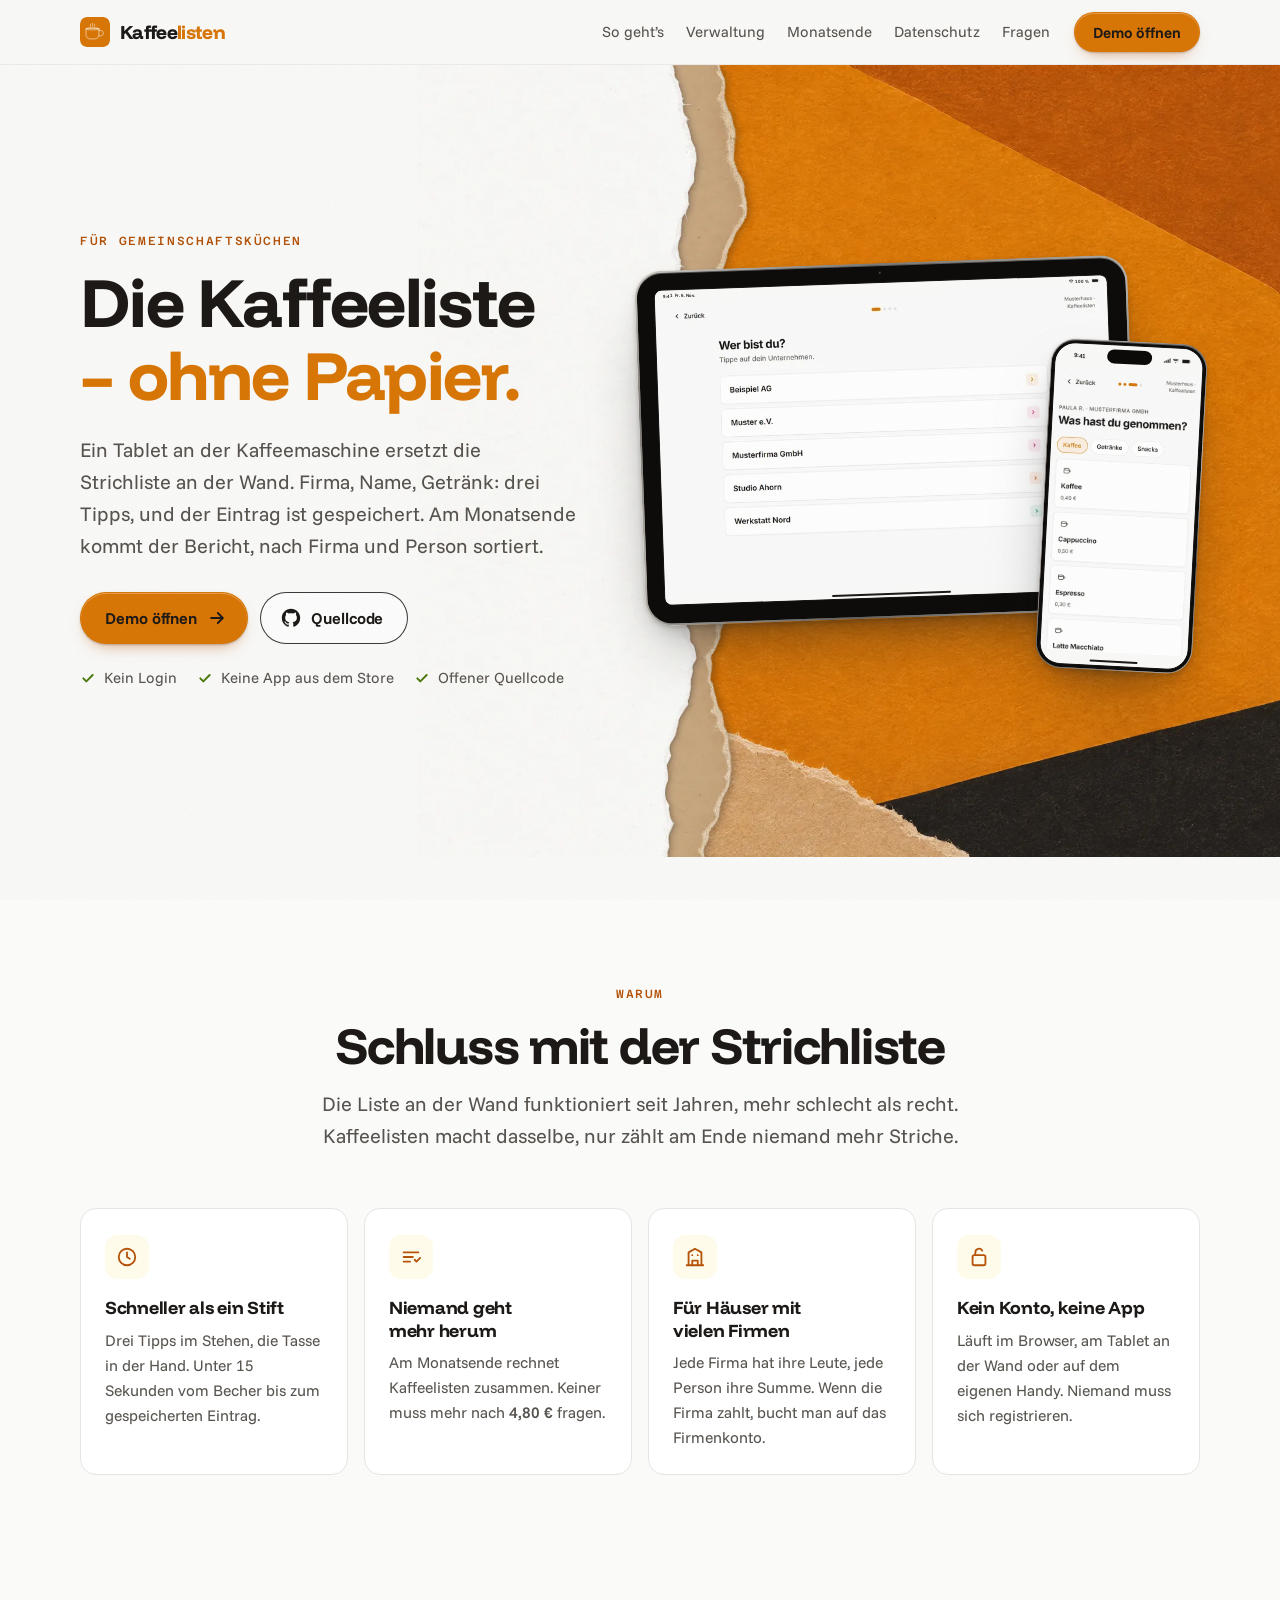
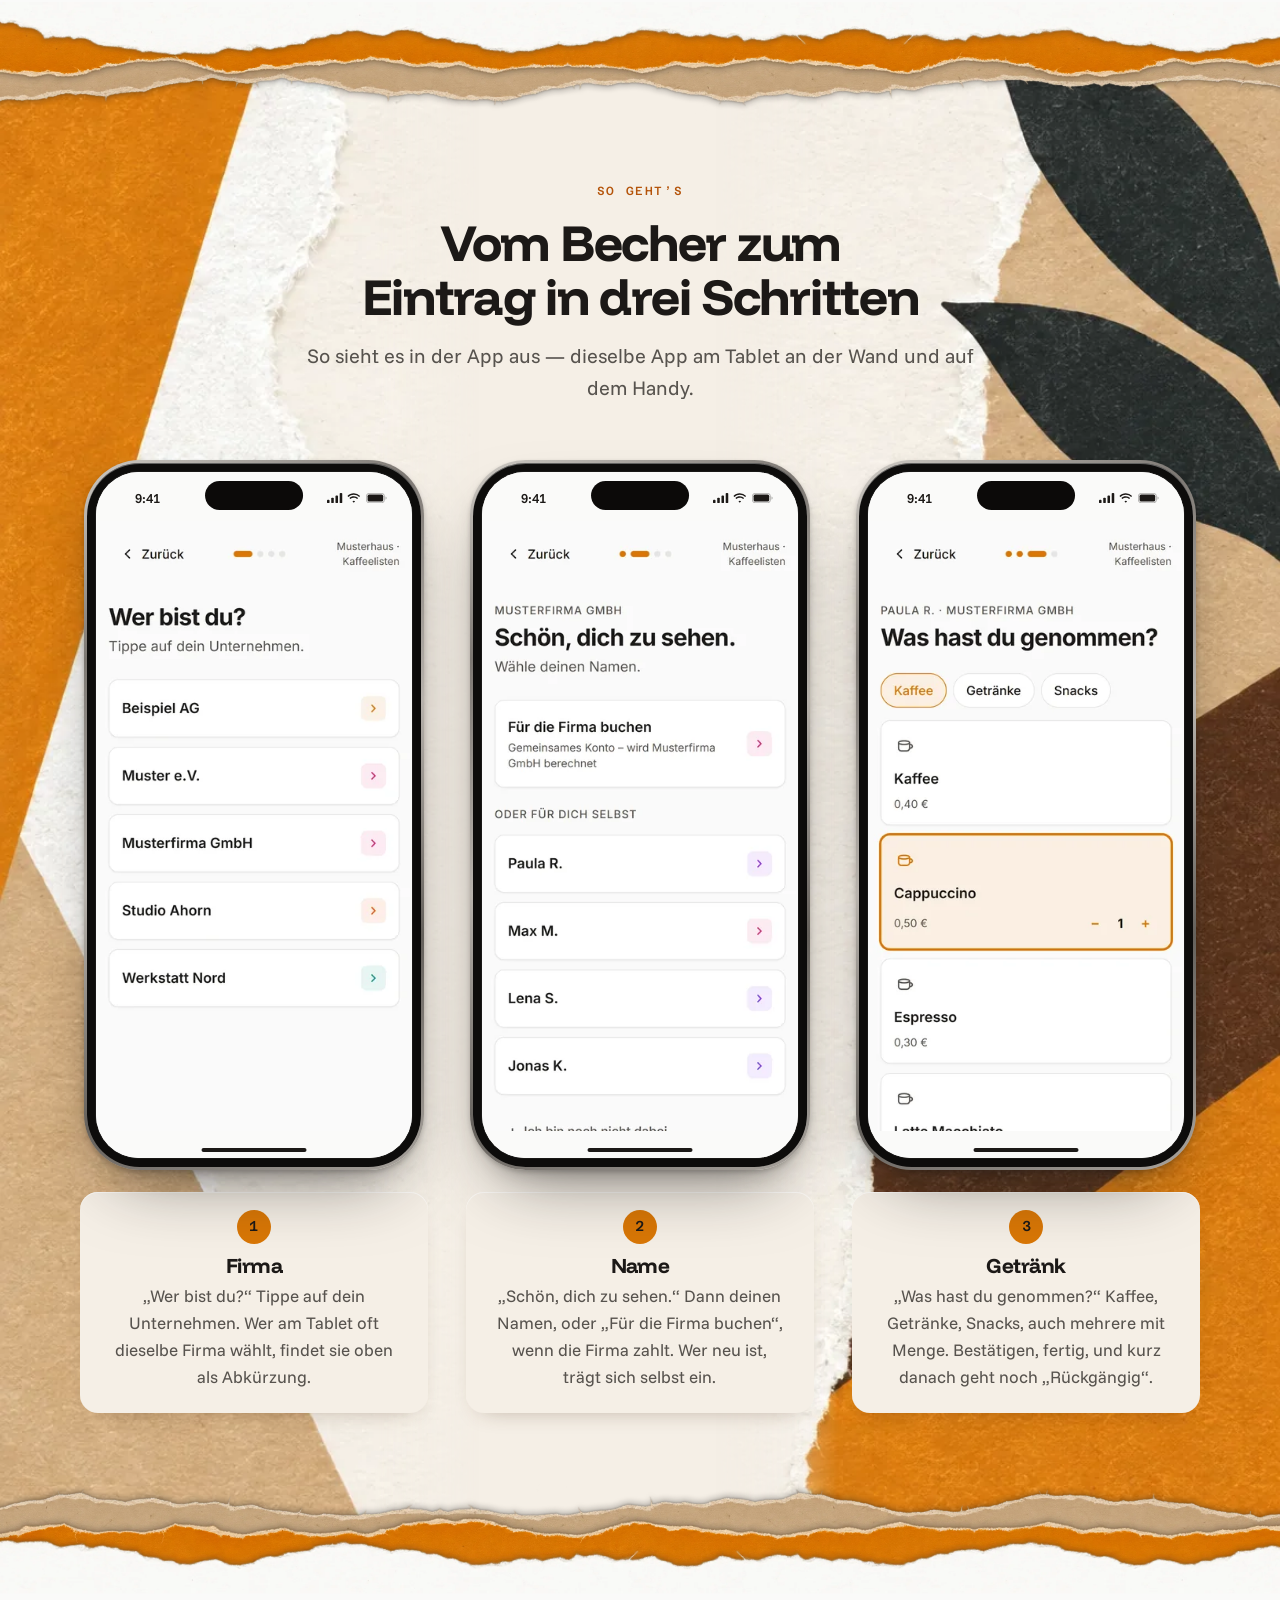
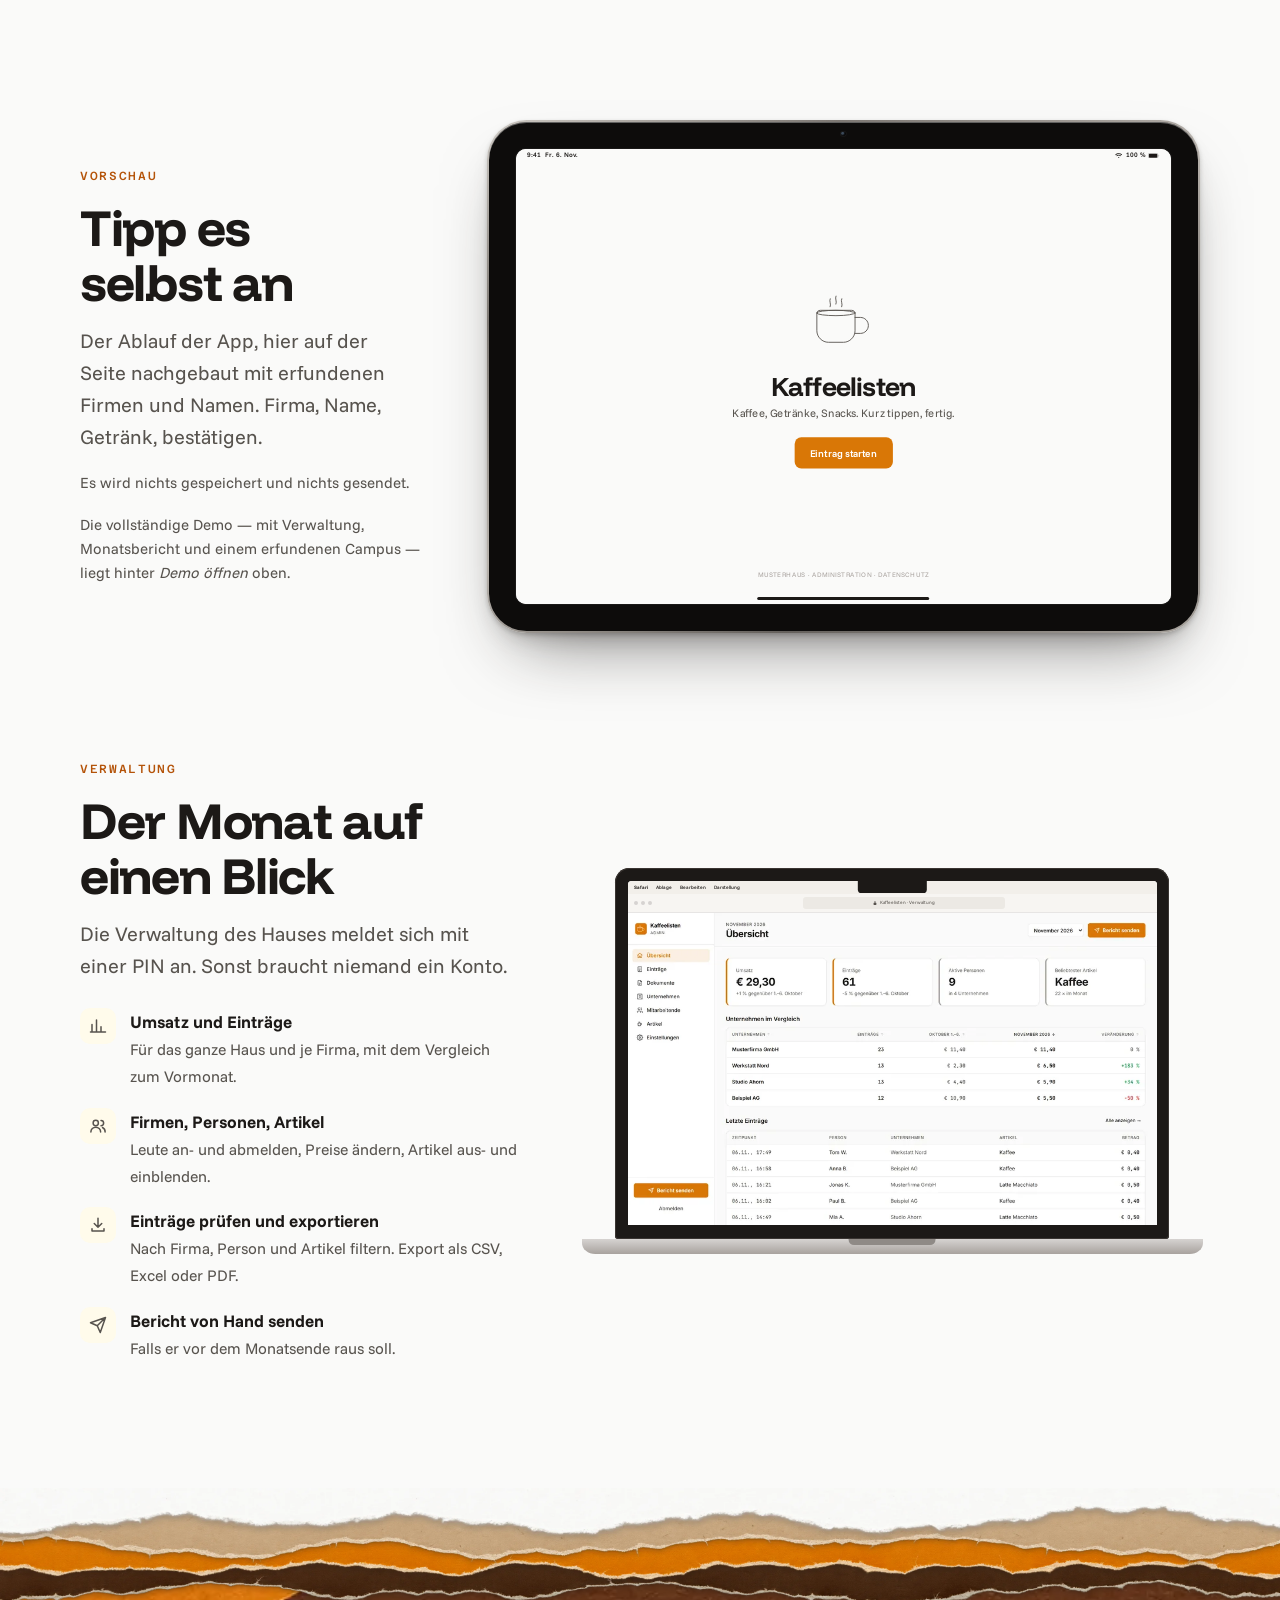
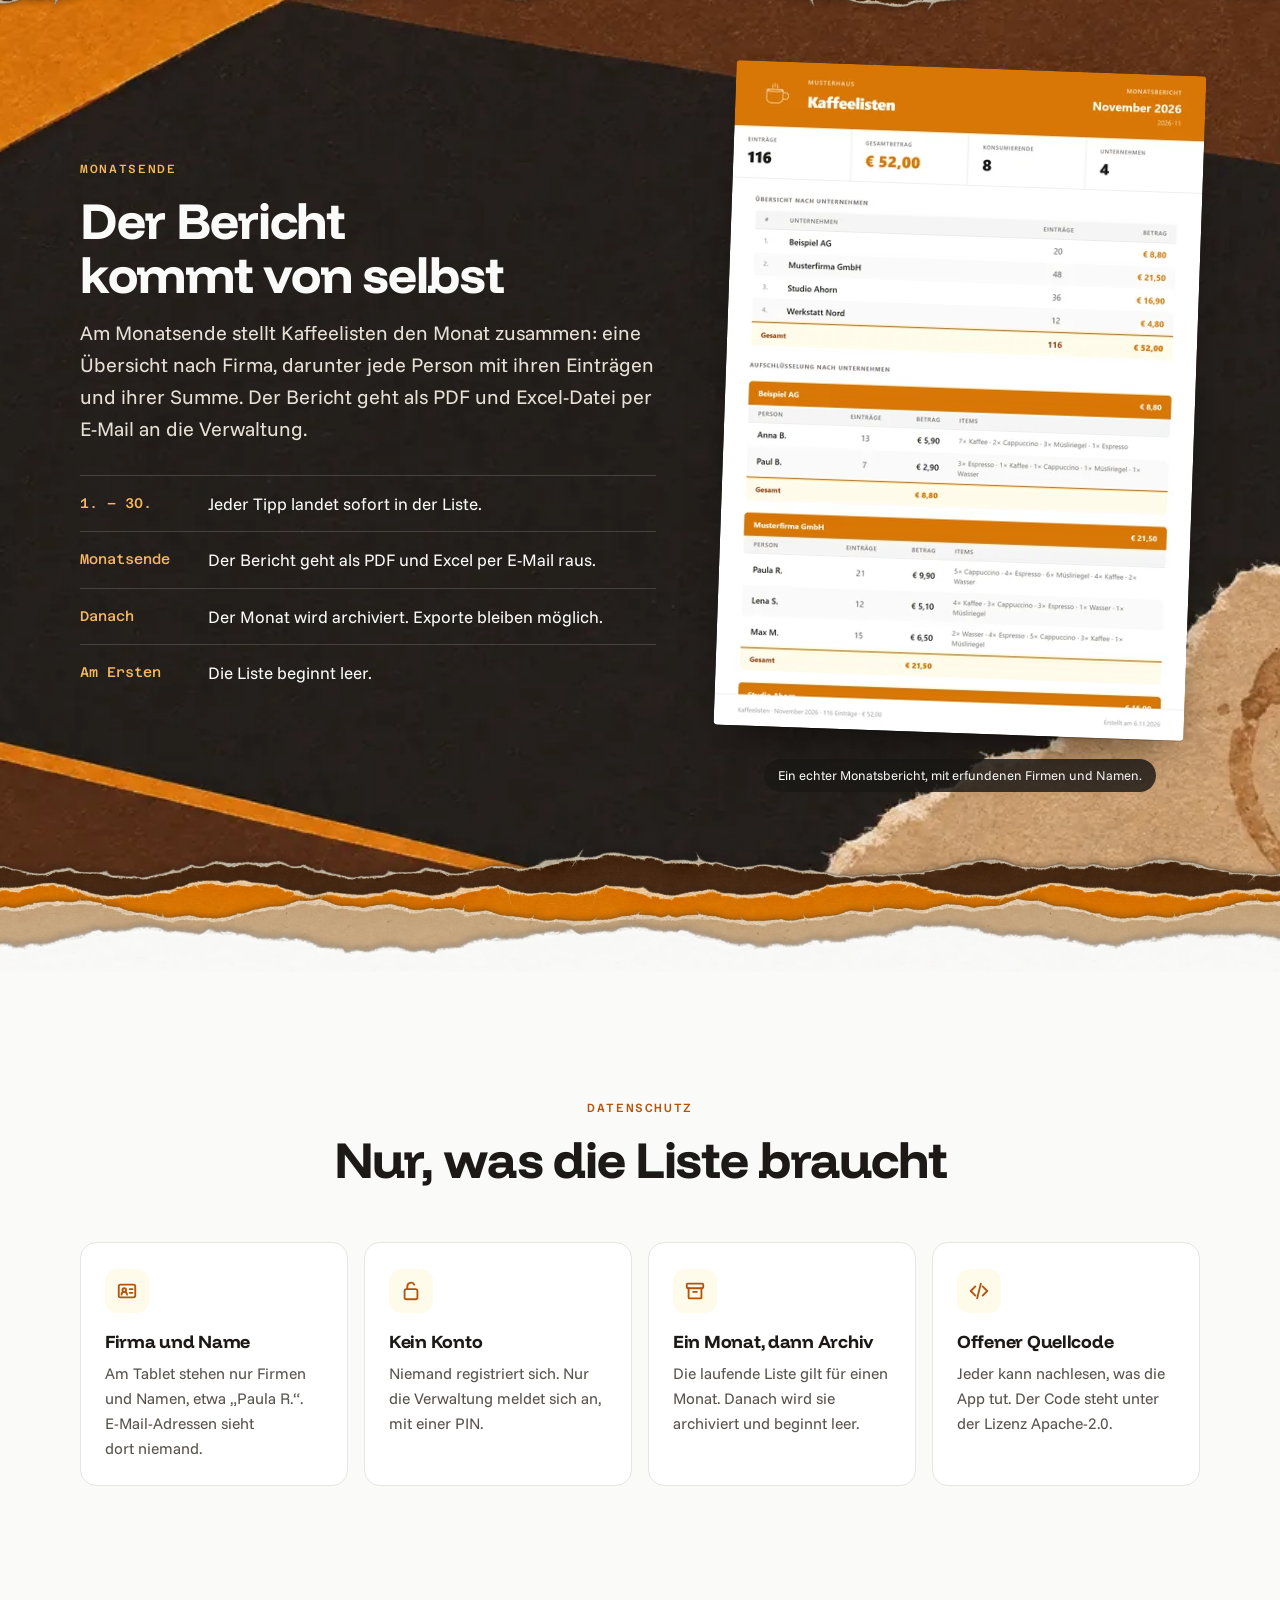
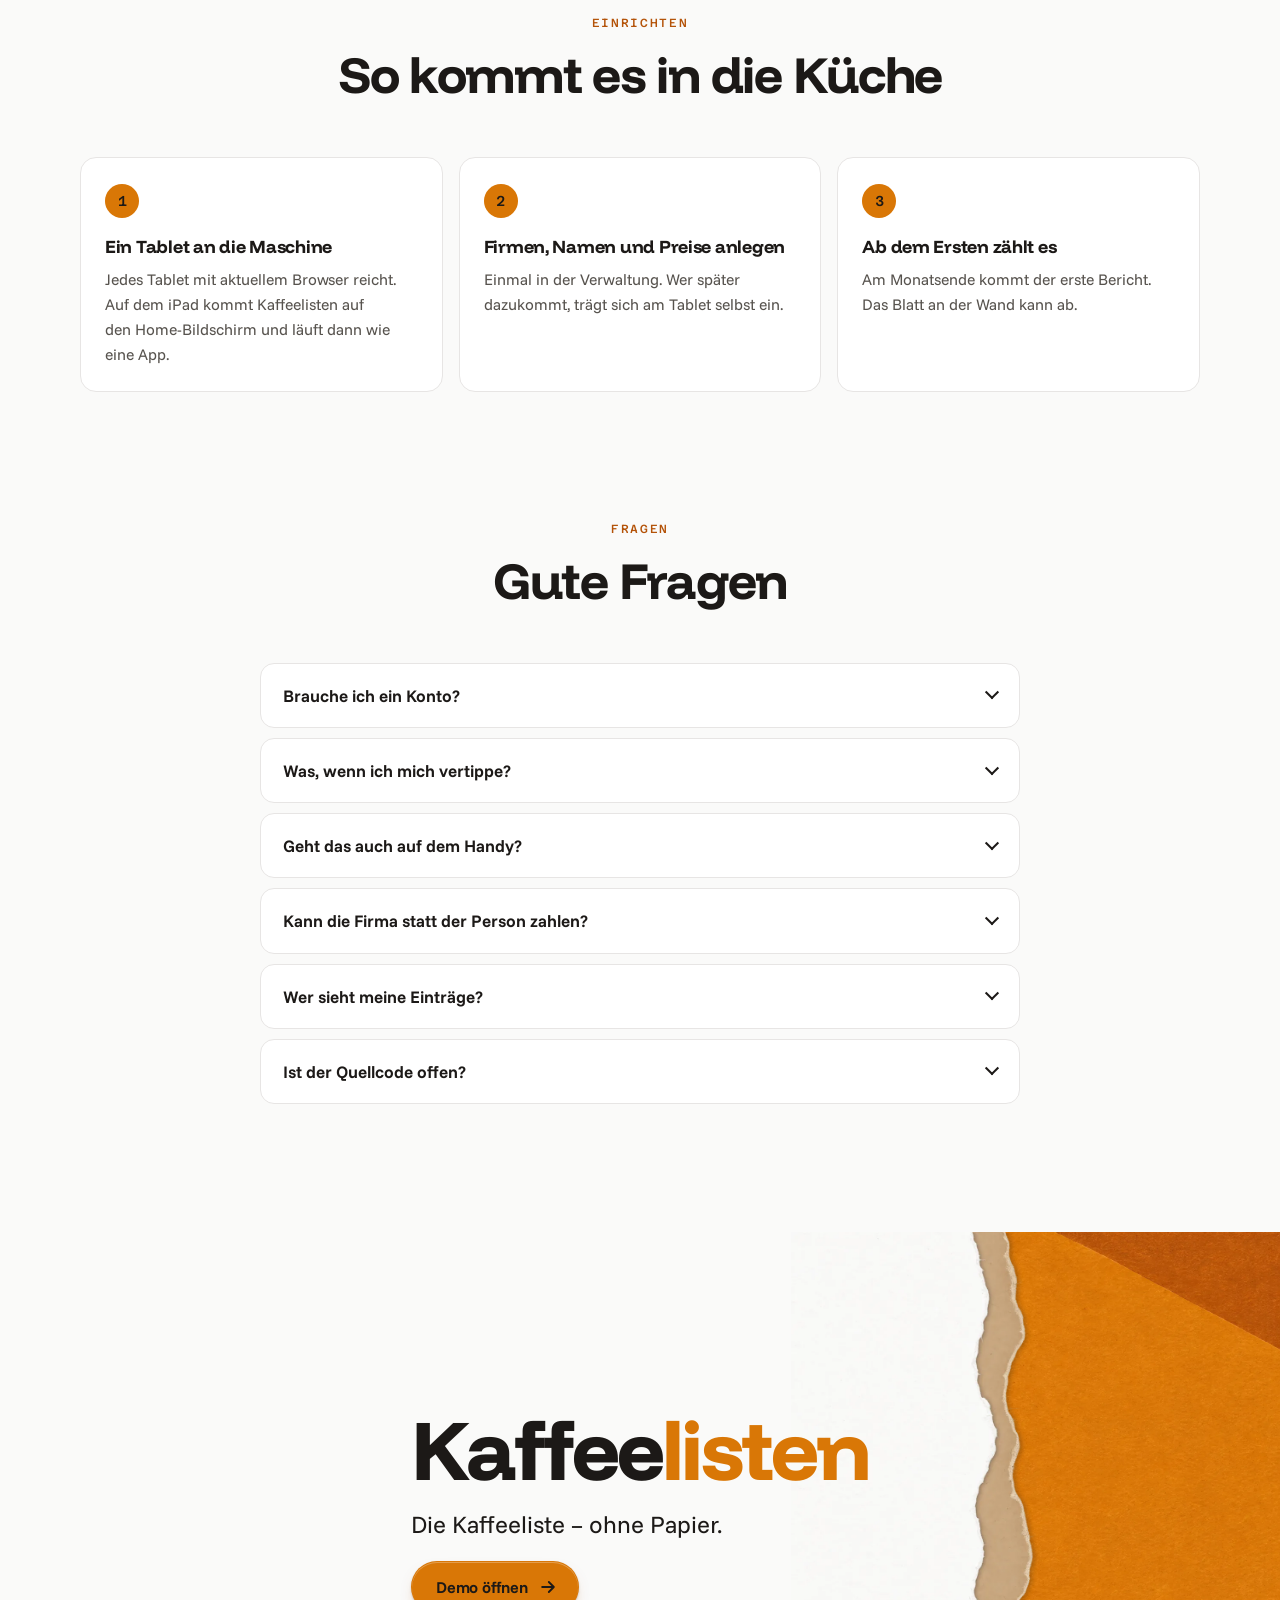
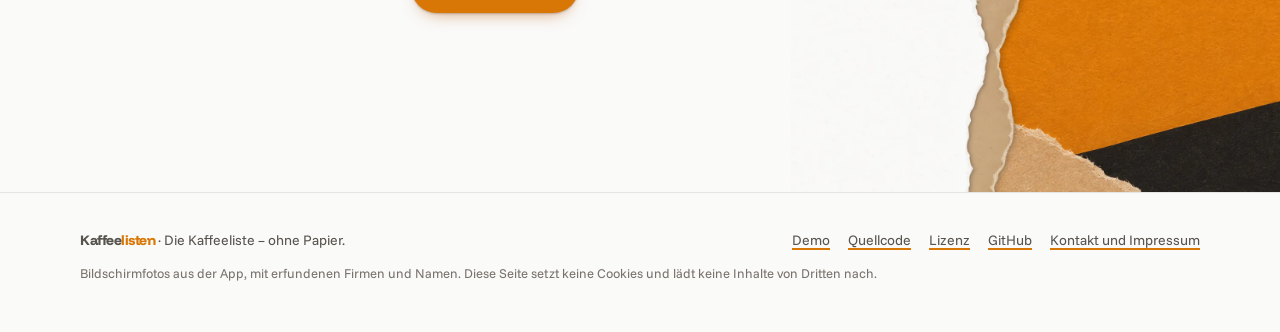
==== index.html @ 70b1d675 "chore(domain): the apex, ready to switch on CNAME plus the four absolute URLs that name the host: ca" ====
<!doctype html>
<html lang="de">
<head>
  <meta charset="utf-8">
  <meta name="viewport" content="width=device-width, initial-scale=1, viewport-fit=cover">
  <title>Kaffeelisten – Die Kaffeeliste ohne Papier</title>
  <meta name="description" content="Ein Tablet an der Kaffeemaschine ersetzt die Strichliste an der Wand. Firma, Name, Getränk. Am Monatsende kommt der Bericht, sortiert nach Firma und Person.">
  <meta name="theme-color" content="#FAFAF9">
  <link rel="canonical" href="https://kaffeelisten.de/">
  <link rel="icon" href="assets/logo.svg" type="image/svg+xml">
  <link rel="apple-touch-icon" href="assets/apple-touch-icon.png">
  <meta property="og:type" content="website">
  <meta property="og:locale" content="de_DE">
  <meta property="og:site_name" content="Kaffeelisten">
  <meta property="og:title" content="Kaffeelisten – Die Kaffeeliste ohne Papier">
  <meta property="og:description" content="Ein Tablet an der Kaffeemaschine. Firma, Name, Getränk. Am Monatsende kommt der Bericht von selbst.">
  <meta property="og:url" content="https://kaffeelisten.de/">
  <meta property="og:image" content="https://kaffeelisten.de/assets/og.jpg">
  <meta property="og:image:width" content="1200">
  <meta property="og:image:height" content="630">
  <meta property="og:image:alt" content="Ein Holztisch in einer Gemeinschaftsküche mit Tassen, einer Pflanze und einem Tablet. Darüber der Schriftzug Kaffeelisten.">
  <meta name="twitter:card" content="summary_large_image">
  <link rel="preload" href="assets/fonts/funnel-display-latin-wght-normal.woff2" as="font" type="font/woff2" crossorigin>
  <link rel="preload" href="assets/layers/planes-2560.webp" as="image" media="(min-width: 901px)">
  <link rel="stylesheet" href="styles.css">
</head>
<body>
  <a class="skip" href="#inhalt">Zum Inhalt springen</a>

  <header class="top">
    <div class="wrap top__inner">
      <a class="brand" href="./" aria-label="Kaffeelisten, zur Startseite">
        <img src="assets/logo.svg" width="30" height="30" alt="">
        <span class="wordmark">Kaffee<span class="am">listen</span></span>
      </a>
      <nav aria-label="Hauptnavigation">
        <ul class="nav">
          <li><a href="#so-gehts">So geht’s</a></li>
          <li><a href="#verwaltung">Verwaltung</a></li>
          <li><a href="#monatsende">Monatsende</a></li>
          <li><a href="#datenschutz">Datenschutz</a></li>
          <li><a href="#fragen">Fragen</a></li>
        </ul>
      </nav>
      <a class="btn btn--primary" href="https://demo.kaffeelisten.de" rel="noopener">Demo öffnen</a>
    </div>
  </header>

  <main id="inhalt">
    <section class="hero" aria-labelledby="hero-title">
      <div class="hero__fill" aria-hidden="true"></div>
      <img class="hero__tear" src="assets/layers/tear-hero-1480.webp" srcset="assets/layers/tear-hero-760.webp 760w, assets/layers/tear-hero-1480.webp 1480w" sizes="(min-width: 1200px) 480px, 40vw" alt="" aria-hidden="true">
      <div class="hero__planes" aria-hidden="true"><img src="assets/layers/planes-2560.webp" srcset="assets/layers/planes-1280.webp 1280w, assets/layers/planes-2560.webp 2560w" sizes="60vw" alt=""></div>
      <div class="wrap hero__grid">
        <div class="hero__copy">
          <p class="eyebrow">Für Gemeinschaftsküchen</p>
          <h1 id="hero-title">Die Kaffeeliste <span class="am">– ohne Papier.</span></h1>
          <p class="lede">Ein Tablet an der Kaffeemaschine ersetzt die Strichliste an der Wand. Firma, Name, Getränk: drei Tipps, und der Eintrag ist gespeichert. Am Monatsende kommt der Bericht, nach Firma und Person sortiert.</p>
          <div class="hero__ctas">
            <a class="btn btn--primary btn--go" href="https://demo.kaffeelisten.de" rel="noopener">Demo öffnen<svg viewBox="0 0 24 24" fill="none" stroke="currentColor" stroke-width="2.25" stroke-linecap="round" stroke-linejoin="round" aria-hidden="true"><path d="M5 12h14M13 6l6 6-6 6"/></svg></a>
            <a class="btn btn--ghost" href="https://github.com/kaffeelisten/kaffeelisten"><svg viewBox="0 0 24 24" aria-hidden="true"><path fill="currentColor" d="M12 1C5.9225 1 1 5.9225 1 12C1 16.8675 4.14875 20.9787 8.52125 22.4362C9.07125 22.5325 9.2775 22.2025 9.2775 21.9137C9.2775 21.6525 9.26375 20.7862 9.26375 19.865C6.5 20.3737 5.785 19.1912 5.565 18.5725C5.44125 18.2562 4.905 17.28 4.4375 17.0187C4.0525 16.8125 3.5025 16.3037 4.42375 16.29C5.29 16.2762 5.90875 17.0875 6.115 17.4175C7.105 19.0812 8.68625 18.6137 9.31875 18.325C9.415 17.61 9.70375 17.1287 10.02 16.8537C7.5725 16.5787 5.015 15.63 5.015 11.4225C5.015 10.2262 5.44125 9.23625 6.1425 8.46625C6.0325 8.19125 5.6475 7.06375 6.2525 5.55125C6.2525 5.55125 7.17375 5.2625 9.2775 6.67875C10.1575 6.43125 11.0925 6.3075 12.0275 6.3075C12.9625 6.3075 13.8975 6.43125 14.7775 6.67875C16.8813 5.24875 17.8025 5.55125 17.8025 5.55125C18.4075 7.06375 18.0225 8.19125 17.9125 8.46625C18.6138 9.23625 19.04 10.2125 19.04 11.4225C19.04 15.6437 16.4688 16.5787 14.0213 16.8537C14.42 17.1975 14.7638 17.8575 14.7638 18.8887C14.7638 20.36 14.75 21.5425 14.75 21.9137C14.75 22.2025 14.9563 22.5462 15.5063 22.4362C19.8513 20.9787 23 16.8537 23 12C23 5.9225 18.0775 1 12 1Z"/></svg>Quellcode</a>
          </div>
          <ul class="checks" aria-label="Auf einen Blick">
            <li><svg viewBox="0 0 24 24" fill="none" stroke="currentColor" stroke-width="3" stroke-linecap="round" stroke-linejoin="round" aria-hidden="true"><path d="M5 12.5l4.5 4.5L19 7.5"/></svg>Kein Login</li>
            <li><svg viewBox="0 0 24 24" fill="none" stroke="currentColor" stroke-width="3" stroke-linecap="round" stroke-linejoin="round" aria-hidden="true"><path d="M5 12.5l4.5 4.5L19 7.5"/></svg>Keine App aus dem Store</li>
            <li><svg viewBox="0 0 24 24" fill="none" stroke="currentColor" stroke-width="3" stroke-linecap="round" stroke-linejoin="round" aria-hidden="true"><path d="M5 12.5l4.5 4.5L19 7.5"/></svg>Offener Quellcode</li>
          </ul>
        </div>
        <div class="hero__stage">
          <figure class="ipad" aria-label="Kaffeelisten auf einem iPad Air"><div class="device__body"><div class="screen">
  <div class="statusbar" aria-hidden="true"><span>9:41&nbsp;&nbsp;Fr. 6. Nov.</span><span class="sb-r"><svg viewBox="0 0 16 12" aria-hidden="true"><g fill="currentColor"><path d="M8 2.2c2.4 0 4.6.9 6.3 2.5l1.2-1.3A10.8 10.8 0 0 0 8 .4C5.1.4 2.5 1.5.5 3.4l1.2 1.3A9 9 0 0 1 8 2.2Z"/><path d="M8 5.6c1.5 0 2.9.6 4 1.6l1.2-1.3A7.6 7.6 0 0 0 8 3.8c-2 0-3.8.8-5.2 2.1L4 7.2a5.7 5.7 0 0 1 4-1.6Z"/><path d="M8 9c.6 0 1.1.2 1.6.6L8 11.6 6.4 9.6C6.9 9.2 7.4 9 8 9Z"/></g></svg><span>100&nbsp;%</span><svg viewBox="0 0 27 13" aria-hidden="true"><rect x=".5" y=".5" width="23" height="12" rx="3.5" fill="none" stroke="currentColor" opacity=".4"/><rect x="2" y="2" width="20" height="9" rx="2" fill="currentColor"/><path d="M25 4.5v4c.8-.3 1.3-1.1 1.3-2s-.5-1.7-1.3-2Z" fill="currentColor" opacity=".4"/></svg></span></div>
  <img src="assets/app/ipad-2-firma-1180.webp" srcset="assets/app/ipad-2-firma-700.webp 700w, assets/app/ipad-2-firma-1180.webp 1180w" sizes="(min-width: 901px) 46vw, 86vw" alt="Das Tablet fragt: Wer bist du? Darunter fünf Firmen zur Auswahl." fetchpriority="high">
  <div class="homebar" aria-hidden="true"></div>
</div></div></figure>
          <figure class="iphone" aria-label="Kaffeelisten auf einem iPhone 17 Pro"><div class="device__body"><div class="screen">
  <div class="statusbar" aria-hidden="true"><span>9:41</span><span class="sb-r"><svg viewBox="0 0 18 12" aria-hidden="true"><g fill="currentColor"><rect x="0" y="8" width="3" height="4" rx="1"/><rect x="5" y="5.5" width="3" height="6.5" rx="1"/><rect x="10" y="3" width="3" height="9" rx="1"/><rect x="15" y="0" width="3" height="12" rx="1"/></g></svg><svg viewBox="0 0 16 12" aria-hidden="true"><g fill="currentColor"><path d="M8 2.2c2.4 0 4.6.9 6.3 2.5l1.2-1.3A10.8 10.8 0 0 0 8 .4C5.1.4 2.5 1.5.5 3.4l1.2 1.3A9 9 0 0 1 8 2.2Z"/><path d="M8 5.6c1.5 0 2.9.6 4 1.6l1.2-1.3A7.6 7.6 0 0 0 8 3.8c-2 0-3.8.8-5.2 2.1L4 7.2a5.7 5.7 0 0 1 4-1.6Z"/><path d="M8 9c.6 0 1.1.2 1.6.6L8 11.6 6.4 9.6C6.9 9.2 7.4 9 8 9Z"/></g></svg><svg viewBox="0 0 27 13" aria-hidden="true"><rect x=".5" y=".5" width="23" height="12" rx="3.5" fill="none" stroke="currentColor" opacity=".4"/><rect x="2" y="2" width="20" height="9" rx="2" fill="currentColor"/><path d="M25 4.5v4c.8-.3 1.3-1.1 1.3-2s-.5-1.7-1.3-2Z" fill="currentColor" opacity=".4"/></svg></span></div>
  <img src="assets/app/phone-4-getraenk-804.webp" srcset="assets/app/phone-4-getraenk-402.webp 402w, assets/app/phone-4-getraenk-804.webp 804w" sizes="(min-width: 901px) 14vw, 29vw" alt="Auf dem Handy: Was hast du genommen? mit Kaffee, Cappuccino, Espresso und Latte Macchiato." fetchpriority="high">
  <div class="homebar" aria-hidden="true"></div>
</div></div></figure>
        </div>
      </div>
    </section>

    <section class="section" aria-labelledby="warum-title">
      <div class="wrap">
        <div class="head">
          <p class="eyebrow">Warum</p>
          <h2 id="warum-title">Schluss mit der Strichliste</h2>
          <p class="lede">Die Liste an der Wand funktioniert seit Jahren, mehr schlecht als recht. Kaffeelisten macht dasselbe, nur zählt am Ende niemand mehr Striche.</p>
        </div>
        <div class="cards">
          <article class="card"><span class="icon"><svg viewBox="0 0 24 24" fill="none" stroke="currentColor" stroke-width="2" stroke-linecap="round" stroke-linejoin="round" aria-hidden="true"><circle cx="12" cy="12" r="9"/><path d="M12 7v5l3 2"/></svg></span><h3>Schneller als ein Stift</h3><p>Drei Tipps im Stehen, die Tasse in der Hand. Unter 15 Sekunden vom Becher bis zum gespeicherten Eintrag.</p></article>
          <article class="card"><span class="icon"><svg viewBox="0 0 24 24" fill="none" stroke="currentColor" stroke-width="2" stroke-linecap="round" stroke-linejoin="round" aria-hidden="true"><path d="M4 7h16M4 12h10M4 17h7"/><path d="M16 15l2 2 4-4"/></svg></span><h3>Niemand geht mehr herum</h3><p>Am Monatsende rechnet Kaffeelisten zusammen. Keiner muss mehr nach <span class="num">4,80&nbsp;€</span> fragen.</p></article>
          <article class="card"><span class="icon"><svg viewBox="0 0 24 24" fill="none" stroke="currentColor" stroke-width="2" stroke-linecap="round" stroke-linejoin="round" aria-hidden="true"><path d="M3 21h18M5 21V7l7-4 7 4v14"/><path d="M9 21v-5h6v5M9 10h.01M15 10h.01"/></svg></span><h3>Für Häuser mit vielen Firmen</h3><p>Jede Firma hat ihre Leute, jede Person ihre Summe. Wenn die Firma zahlt, bucht man auf das Firmenkonto.</p></article>
          <article class="card"><span class="icon"><svg viewBox="0 0 24 24" fill="none" stroke="currentColor" stroke-width="2" stroke-linecap="round" stroke-linejoin="round" aria-hidden="true"><rect x="5" y="10" width="14" height="11" rx="2"/><path d="M8 10V7a4 4 0 0 1 7.5-2"/></svg></span><h3>Kein Konto, keine App</h3><p>Läuft im Browser, am Tablet an der Wand oder auf dem eigenen Handy. Niemand muss sich registrieren.</p></article>
        </div>
      </div>
    </section>

    <section id="so-gehts" class="band band--light" aria-labelledby="schritte-title">
      <div class="band__bg band__bg--edges" aria-hidden="true"></div>
      <div class="wrap">
        <div class="head">
          <p class="eyebrow">So geht’s</p>
          <h2 id="schritte-title">Vom Becher zum Eintrag in drei Schritten</h2>
          <p class="lede">So sieht es in der App aus — dieselbe App am Tablet an der Wand und auf dem Handy.</p>
        </div>
        <ol class="steps">
      <li>
        <div class="device-slot">
          <figure class="iphone" aria-label="Handy: Firma"><div class="device__body"><div class="screen">
  <div class="statusbar" aria-hidden="true"><span>9:41</span><span class="sb-r"><svg viewBox="0 0 18 12" aria-hidden="true"><g fill="currentColor"><rect x="0" y="8" width="3" height="4" rx="1"/><rect x="5" y="5.5" width="3" height="6.5" rx="1"/><rect x="10" y="3" width="3" height="9" rx="1"/><rect x="15" y="0" width="3" height="12" rx="1"/></g></svg><svg viewBox="0 0 16 12" aria-hidden="true"><g fill="currentColor"><path d="M8 2.2c2.4 0 4.6.9 6.3 2.5l1.2-1.3A10.8 10.8 0 0 0 8 .4C5.1.4 2.5 1.5.5 3.4l1.2 1.3A9 9 0 0 1 8 2.2Z"/><path d="M8 5.6c1.5 0 2.9.6 4 1.6l1.2-1.3A7.6 7.6 0 0 0 8 3.8c-2 0-3.8.8-5.2 2.1L4 7.2a5.7 5.7 0 0 1 4-1.6Z"/><path d="M8 9c.6 0 1.1.2 1.6.6L8 11.6 6.4 9.6C6.9 9.2 7.4 9 8 9Z"/></g></svg><svg viewBox="0 0 27 13" aria-hidden="true"><rect x=".5" y=".5" width="23" height="12" rx="3.5" fill="none" stroke="currentColor" opacity=".4"/><rect x="2" y="2" width="20" height="9" rx="2" fill="currentColor"/><path d="M25 4.5v4c.8-.3 1.3-1.1 1.3-2s-.5-1.7-1.3-2Z" fill="currentColor" opacity=".4"/></svg></span></div>
  <img src="assets/app/phone-2-firma-804.webp" srcset="assets/app/phone-2-firma-402.webp 402w, assets/app/phone-2-firma-804.webp 804w" sizes="(min-width: 861px) 340px, min(100vw - 48px, 340px)" alt="Bildschirm Wer bist du? mit fünf Firmen zur Auswahl" loading="lazy" decoding="async">
  <div class="homebar" aria-hidden="true"></div>
</div></div></figure>
        </div>
        <div><span class="step-n">1</span><h3>Firma</h3><p>„Wer bist du?“ Tippe auf dein Unternehmen. Wer am Tablet oft dieselbe Firma wählt, findet sie oben als Abkürzung.</p></div>
      </li>
      <li>
        <div class="device-slot">
          <figure class="iphone" aria-label="Handy: Name"><div class="device__body"><div class="screen">
  <div class="statusbar" aria-hidden="true"><span>9:41</span><span class="sb-r"><svg viewBox="0 0 18 12" aria-hidden="true"><g fill="currentColor"><rect x="0" y="8" width="3" height="4" rx="1"/><rect x="5" y="5.5" width="3" height="6.5" rx="1"/><rect x="10" y="3" width="3" height="9" rx="1"/><rect x="15" y="0" width="3" height="12" rx="1"/></g></svg><svg viewBox="0 0 16 12" aria-hidden="true"><g fill="currentColor"><path d="M8 2.2c2.4 0 4.6.9 6.3 2.5l1.2-1.3A10.8 10.8 0 0 0 8 .4C5.1.4 2.5 1.5.5 3.4l1.2 1.3A9 9 0 0 1 8 2.2Z"/><path d="M8 5.6c1.5 0 2.9.6 4 1.6l1.2-1.3A7.6 7.6 0 0 0 8 3.8c-2 0-3.8.8-5.2 2.1L4 7.2a5.7 5.7 0 0 1 4-1.6Z"/><path d="M8 9c.6 0 1.1.2 1.6.6L8 11.6 6.4 9.6C6.9 9.2 7.4 9 8 9Z"/></g></svg><svg viewBox="0 0 27 13" aria-hidden="true"><rect x=".5" y=".5" width="23" height="12" rx="3.5" fill="none" stroke="currentColor" opacity=".4"/><rect x="2" y="2" width="20" height="9" rx="2" fill="currentColor"/><path d="M25 4.5v4c.8-.3 1.3-1.1 1.3-2s-.5-1.7-1.3-2Z" fill="currentColor" opacity=".4"/></svg></span></div>
  <img src="assets/app/phone-3-name-804.webp" srcset="assets/app/phone-3-name-402.webp 402w, assets/app/phone-3-name-804.webp 804w" sizes="(min-width: 861px) 340px, min(100vw - 48px, 340px)" alt="Bildschirm Schön, dich zu sehen. mit Für die Firma buchen und vier Namen" loading="lazy" decoding="async">
  <div class="homebar" aria-hidden="true"></div>
</div></div></figure>
        </div>
        <div><span class="step-n">2</span><h3>Name</h3><p>„Schön, dich zu sehen.“ Dann deinen Namen, oder „Für die Firma buchen“, wenn die Firma zahlt. Wer neu ist, trägt sich selbst ein.</p></div>
      </li>
      <li>
        <div class="device-slot">
          <figure class="iphone" aria-label="Handy: Getränk"><div class="device__body"><div class="screen">
  <div class="statusbar" aria-hidden="true"><span>9:41</span><span class="sb-r"><svg viewBox="0 0 18 12" aria-hidden="true"><g fill="currentColor"><rect x="0" y="8" width="3" height="4" rx="1"/><rect x="5" y="5.5" width="3" height="6.5" rx="1"/><rect x="10" y="3" width="3" height="9" rx="1"/><rect x="15" y="0" width="3" height="12" rx="1"/></g></svg><svg viewBox="0 0 16 12" aria-hidden="true"><g fill="currentColor"><path d="M8 2.2c2.4 0 4.6.9 6.3 2.5l1.2-1.3A10.8 10.8 0 0 0 8 .4C5.1.4 2.5 1.5.5 3.4l1.2 1.3A9 9 0 0 1 8 2.2Z"/><path d="M8 5.6c1.5 0 2.9.6 4 1.6l1.2-1.3A7.6 7.6 0 0 0 8 3.8c-2 0-3.8.8-5.2 2.1L4 7.2a5.7 5.7 0 0 1 4-1.6Z"/><path d="M8 9c.6 0 1.1.2 1.6.6L8 11.6 6.4 9.6C6.9 9.2 7.4 9 8 9Z"/></g></svg><svg viewBox="0 0 27 13" aria-hidden="true"><rect x=".5" y=".5" width="23" height="12" rx="3.5" fill="none" stroke="currentColor" opacity=".4"/><rect x="2" y="2" width="20" height="9" rx="2" fill="currentColor"/><path d="M25 4.5v4c.8-.3 1.3-1.1 1.3-2s-.5-1.7-1.3-2Z" fill="currentColor" opacity=".4"/></svg></span></div>
  <img src="assets/app/phone-5-gewaehlt-804.webp" srcset="assets/app/phone-5-gewaehlt-402.webp 402w, assets/app/phone-5-gewaehlt-804.webp 804w" sizes="(min-width: 861px) 340px, min(100vw - 48px, 340px)" alt="Bildschirm Was hast du genommen? mit einem ausgewählten Cappuccino" loading="lazy" decoding="async">
  <div class="homebar" aria-hidden="true"></div>
</div></div></figure>
        </div>
        <div><span class="step-n">3</span><h3>Getränk</h3><p>„Was hast du genommen?“ Kaffee, Getränke, Snacks, auch mehrere mit Menge. Bestätigen, fertig, und kurz danach geht noch „Rückgängig“.</p></div>
      </li>
        </ol>
      </div>
    </section>

    <section id="ausprobieren" class="section" aria-labelledby="probe-title">
      <div class="wrap try">
        <div class="try__copy">
          <p class="eyebrow">Vorschau</p>
          <h2 id="probe-title">Tipp es selbst an</h2>
          <p class="lede">Der Ablauf der App, hier auf der Seite nachgebaut mit erfundenen Firmen und Namen. Firma, Name, Getränk, bestätigen.</p>
          <p class="note">Es wird nichts gespeichert und nichts gesendet.</p>
          <p class="note">Die vollständige Demo — mit Verwaltung, Monatsbericht und einem erfundenen Campus — liegt hinter <em>Demo öffnen</em> oben.</p>
        </div>
        <div class="try__device">
          <figure class="ipad" aria-label="Ausprobieren auf dem iPad"><div class="device__body"><div class="screen">
  <div class="statusbar" aria-hidden="true"><span>9:41&nbsp;&nbsp;Fr. 6. Nov.</span><span class="sb-r"><svg viewBox="0 0 16 12" aria-hidden="true"><g fill="currentColor"><path d="M8 2.2c2.4 0 4.6.9 6.3 2.5l1.2-1.3A10.8 10.8 0 0 0 8 .4C5.1.4 2.5 1.5.5 3.4l1.2 1.3A9 9 0 0 1 8 2.2Z"/><path d="M8 5.6c1.5 0 2.9.6 4 1.6l1.2-1.3A7.6 7.6 0 0 0 8 3.8c-2 0-3.8.8-5.2 2.1L4 7.2a5.7 5.7 0 0 1 4-1.6Z"/><path d="M8 9c.6 0 1.1.2 1.6.6L8 11.6 6.4 9.6C6.9 9.2 7.4 9 8 9Z"/></g></svg><span>100&nbsp;%</span><svg viewBox="0 0 27 13" aria-hidden="true"><rect x=".5" y=".5" width="23" height="12" rx="3.5" fill="none" stroke="currentColor" opacity=".4"/><rect x="2" y="2" width="20" height="9" rx="2" fill="currentColor"/><path d="M25 4.5v4c.8-.3 1.3-1.1 1.3-2s-.5-1.7-1.3-2Z" fill="currentColor" opacity=".4"/></svg></span></div>
  <div class="kiosk-host" data-kiosk="ipad"></div>
  <div class="homebar" aria-hidden="true"></div>
</div></div></figure>
          <figure class="iphone" aria-label="Ausprobieren auf dem iPhone"><div class="device__body"><div class="screen">
  <div class="statusbar" aria-hidden="true"><span>9:41</span><span class="sb-r"><svg viewBox="0 0 18 12" aria-hidden="true"><g fill="currentColor"><rect x="0" y="8" width="3" height="4" rx="1"/><rect x="5" y="5.5" width="3" height="6.5" rx="1"/><rect x="10" y="3" width="3" height="9" rx="1"/><rect x="15" y="0" width="3" height="12" rx="1"/></g></svg><svg viewBox="0 0 16 12" aria-hidden="true"><g fill="currentColor"><path d="M8 2.2c2.4 0 4.6.9 6.3 2.5l1.2-1.3A10.8 10.8 0 0 0 8 .4C5.1.4 2.5 1.5.5 3.4l1.2 1.3A9 9 0 0 1 8 2.2Z"/><path d="M8 5.6c1.5 0 2.9.6 4 1.6l1.2-1.3A7.6 7.6 0 0 0 8 3.8c-2 0-3.8.8-5.2 2.1L4 7.2a5.7 5.7 0 0 1 4-1.6Z"/><path d="M8 9c.6 0 1.1.2 1.6.6L8 11.6 6.4 9.6C6.9 9.2 7.4 9 8 9Z"/></g></svg><svg viewBox="0 0 27 13" aria-hidden="true"><rect x=".5" y=".5" width="23" height="12" rx="3.5" fill="none" stroke="currentColor" opacity=".4"/><rect x="2" y="2" width="20" height="9" rx="2" fill="currentColor"/><path d="M25 4.5v4c.8-.3 1.3-1.1 1.3-2s-.5-1.7-1.3-2Z" fill="currentColor" opacity=".4"/></svg></span></div>
  <div class="kiosk-host" data-kiosk="phone"></div>
  <div class="homebar" aria-hidden="true"></div>
</div></div></figure>
          <noscript><p class="note">Zum Ausprobieren braucht diese Vorschau JavaScript. Der Rest der Seite nicht.</p></noscript>
        </div>
      </div>
    </section>

    <section id="verwaltung" class="section" aria-labelledby="verwaltung-title" style="padding-top:0">
      <div class="wrap split">
        <div>
          <p class="eyebrow">Verwaltung</p>
          <h2 id="verwaltung-title">Der Monat auf einen Blick</h2>
          <p class="lede">Die Verwaltung des Hauses meldet sich mit einer PIN an. Sonst braucht niemand ein Konto.</p>
          <ul class="feats">
            <li><span class="icon"><svg viewBox="0 0 24 24" fill="none" stroke="currentColor" stroke-width="2" stroke-linecap="round" stroke-linejoin="round" aria-hidden="true"><path d="M4 20V10M10 20V4M16 20v-7M22 20H2"/></svg></span><div><strong>Umsatz und Einträge</strong><span>Für das ganze Haus und je Firma, mit dem Vergleich zum Vormonat.</span></div></li>
            <li><span class="icon"><svg viewBox="0 0 24 24" fill="none" stroke="currentColor" stroke-width="2" stroke-linecap="round" stroke-linejoin="round" aria-hidden="true"><circle cx="9" cy="8" r="3.5"/><path d="M2.5 20a6.5 6.5 0 0 1 13 0"/><path d="M16 4.5a3.5 3.5 0 0 1 0 7M18 14a6.5 6.5 0 0 1 3.5 6"/></svg></span><div><strong>Firmen, Personen, Artikel</strong><span>Leute an- und abmelden, Preise ändern, Artikel aus- und einblenden.</span></div></li>
            <li><span class="icon"><svg viewBox="0 0 24 24" fill="none" stroke="currentColor" stroke-width="2" stroke-linecap="round" stroke-linejoin="round" aria-hidden="true"><path d="M12 3v12M7 10l5 5 5-5"/><path d="M4 17v3h16v-3"/></svg></span><div><strong>Einträge prüfen und exportieren</strong><span>Nach Firma, Person und Artikel filtern. Export als CSV, Excel oder PDF.</span></div></li>
            <li><span class="icon"><svg viewBox="0 0 24 24" fill="none" stroke="currentColor" stroke-width="2" stroke-linecap="round" stroke-linejoin="round" aria-hidden="true"><path d="M22 2L11 13M22 2l-7 20-4-9-9-4 20-7Z"/></svg></span><div><strong>Bericht von Hand senden</strong><span>Falls er vor dem Monatsende raus soll.</span></div></li>
          </ul>
        </div>
        <div>
          <figure class="mac" aria-label="Die Verwaltung auf einem MacBook Air"><div class="lid"><div class="screen">
  <div class="menubar" aria-hidden="true"><span>Safari</span><span>Ablage</span><span>Bearbeiten</span><span>Darstellung</span></div>
  <div class="toolbar" aria-hidden="true"><span class="lights"><i></i><i></i><i></i></span><span class="url"><svg viewBox="0 0 12 14" aria-hidden="true"><path fill="currentColor" d="M3 6V4a3 3 0 1 1 6 0v2h.5A1.5 1.5 0 0 1 11 7.5v5A1.5 1.5 0 0 1 9.5 14h-7A1.5 1.5 0 0 1 1 12.5v-5A1.5 1.5 0 0 1 2.5 6H3Zm1.5 0h3V4a1.5 1.5 0 1 0-3 0v2Z"/></svg><span>Kaffeelisten · Verwaltung</span></span></div>
  <img src="assets/app/mac-admin-1470.webp" srcset="assets/app/mac-admin-900.webp 900w, assets/app/mac-admin-1470.webp 1470w" sizes="(min-width: 900px) 56vw, 92vw" alt="Die Übersicht der Verwaltung: Umsatz, Einträge, aktive Personen, beliebtester Artikel, Unternehmen im Vergleich und die letzten Einträge." loading="lazy" decoding="async">
</div></div><div class="base" aria-hidden="true"></div></figure>
        </div>
      </div>
    </section>

    <section id="monatsende" class="band band--dark" aria-labelledby="monat-title">
      <div class="band__bg" aria-hidden="true"><img src="assets/layers/band-dark-2560.webp" srcset="assets/layers/band-dark-1280.webp 1280w, assets/layers/band-dark-2560.webp 2560w" sizes="100vw" alt="" loading="lazy"></div>
      <div class="wrap month">
        <div>
          <p class="eyebrow">Monatsende</p>
          <h2 id="monat-title">Der Bericht kommt von selbst</h2>
          <p class="lede">Am Monatsende stellt Kaffeelisten den Monat zusammen: eine Übersicht nach Firma, darunter jede Person mit ihren Einträgen und ihrer Summe. Der Bericht geht als PDF und Excel-Datei per E-Mail an die Verwaltung.</p>
          <ol class="timeline">
            <li><span class="num">1. – 30.</span><span>Jeder Tipp landet sofort in der Liste.</span></li>
            <li><span class="num">Monatsende</span><span>Der Bericht geht als PDF und Excel per E-Mail raus.</span></li>
            <li><span class="num">Danach</span><span>Der Monat wird archiviert. Exporte bleiben möglich.</span></li>
            <li><span class="num">Am Ersten</span><span>Die Liste beginnt leer.</span></li>
          </ol>
        </div>
        <figure class="sheet">
          <img src="assets/app/report-794.webp" srcset="assets/app/report-500.webp 500w, assets/app/report-794.webp 794w" sizes="(min-width: 900px) 470px, 92vw" width="794" height="1123" loading="lazy" decoding="async"
               alt="Erste Seite eines Monatsberichts für November: 116 Einträge, 52 Euro, Übersicht nach Unternehmen und Aufschlüsselung nach Person.">
          <figcaption>Ein echter Monatsbericht, mit erfundenen Firmen und Namen.</figcaption>
        </figure>
      </div>
    </section>

    <section id="datenschutz" class="section" aria-labelledby="ds-title">
      <div class="wrap">
        <div class="head">
          <p class="eyebrow">Datenschutz</p>
          <h2 id="ds-title">Nur, was die Liste braucht</h2>
        </div>
        <div class="cards">
          <article class="card"><span class="icon"><svg viewBox="0 0 24 24" fill="none" stroke="currentColor" stroke-width="2" stroke-linecap="round" stroke-linejoin="round" aria-hidden="true"><rect x="3" y="5" width="18" height="14" rx="2"/><circle cx="9" cy="11" r="2"/><path d="M6 16a3 3 0 0 1 6 0M15 10h3M15 14h3"/></svg></span><h3>Firma und Name</h3><p>Am Tablet stehen nur Firmen und Namen, etwa „Paula&nbsp;R.“. E-Mail-Adressen sieht dort niemand.</p></article>
          <article class="card"><span class="icon"><svg viewBox="0 0 24 24" fill="none" stroke="currentColor" stroke-width="2" stroke-linecap="round" stroke-linejoin="round" aria-hidden="true"><rect x="5" y="10" width="14" height="11" rx="2"/><path d="M8 10V7a4 4 0 0 1 7.5-2"/></svg></span><h3>Kein Konto</h3><p>Niemand registriert sich. Nur die Verwaltung meldet sich an, mit einer PIN.</p></article>
          <article class="card"><span class="icon"><svg viewBox="0 0 24 24" fill="none" stroke="currentColor" stroke-width="2" stroke-linecap="round" stroke-linejoin="round" aria-hidden="true"><rect x="3" y="4" width="18" height="5" rx="1"/><path d="M5 9v10a1 1 0 0 0 1 1h12a1 1 0 0 0 1-1V9M10 13h4"/></svg></span><h3>Ein Monat, dann Archiv</h3><p>Die laufende Liste gilt für einen Monat. Danach wird sie archiviert und beginnt leer.</p></article>
          <article class="card"><span class="icon"><svg viewBox="0 0 24 24" fill="none" stroke="currentColor" stroke-width="2" stroke-linecap="round" stroke-linejoin="round" aria-hidden="true"><path d="M8 7l-5 5 5 5M16 7l5 5-5 5M14 4l-4 16"/></svg></span><h3>Offener Quellcode</h3><p>Jeder kann nachlesen, was die App tut. Der Code steht unter der Lizenz Apache-2.0.</p></article>
        </div>
      </div>
    </section>

    <section class="section" aria-labelledby="start-title" style="padding-top:0">
      <div class="wrap">
        <div class="head">
          <p class="eyebrow">Einrichten</p>
          <h2 id="start-title">So kommt es in die Küche</h2>
        </div>
        <div class="how3">
          <article class="card"><span class="step-n">1</span><h3>Ein Tablet an die Maschine</h3><p>Jedes Tablet mit aktuellem Browser reicht. Auf dem iPad kommt Kaffeelisten auf den Home-Bildschirm und läuft dann wie eine App.</p></article>
          <article class="card"><span class="step-n">2</span><h3>Firmen, Namen und Preise anlegen</h3><p>Einmal in der Verwaltung. Wer später dazukommt, trägt sich am Tablet selbst ein.</p></article>
          <article class="card"><span class="step-n">3</span><h3>Ab dem Ersten zählt es</h3><p>Am Monatsende kommt der erste Bericht. Das Blatt an der Wand kann ab.</p></article>
        </div>
      </div>
    </section>

    <section id="fragen" class="section" aria-labelledby="faq-title" style="padding-top:0">
      <div class="wrap">
        <div class="head">
          <p class="eyebrow">Fragen</p>
          <h2 id="faq-title">Gute Fragen</h2>
        </div>
        <div class="faq">
          <details><summary>Brauche ich ein Konto?</summary><p>Nein. Am Tablet tippst du Firma und Namen an. Nur die Verwaltung meldet sich an, mit einer PIN.</p></details>
          <details><summary>Was, wenn ich mich vertippe?</summary><p>Direkt nach dem Speichern zeigt das Tablet „Rückgängig“. Ein Tipp, und der Eintrag ist wieder weg.</p></details>
          <details><summary>Geht das auch auf dem Handy?</summary><p>Ja. Kaffeelisten läuft in jedem aktuellen Browser, am Tablet an der Wand genauso wie auf dem eigenen Handy.</p></details>
          <details><summary>Kann die Firma statt der Person zahlen?</summary><p>Ja. Pro Firma lässt sich einstellen, ob die Leute für sich selbst buchen, für die Firma oder beides.</p></details>
          <details><summary>Wer sieht meine Einträge?</summary><p>Die Verwaltung des Hauses. Im Monatsbericht stehen sie unter deiner Firma und deinem Namen.</p></details>
          <details><summary>Ist der Quellcode offen?</summary><p>Ja. Er liegt auf GitHub unter der Lizenz Apache-2.0.</p></details>
        </div>
      </div>
    </section>

    <section class="closing" aria-labelledby="schluss-title">
      <div class="hero__fill" aria-hidden="true"></div>
      <img class="hero__tear" src="assets/layers/tear-hero-1480.webp" srcset="assets/layers/tear-hero-760.webp 760w, assets/layers/tear-hero-1480.webp 1480w" sizes="(min-width: 1200px) 480px, 40vw" alt="" aria-hidden="true" loading="lazy">
      <div class="hero__planes" aria-hidden="true"><img src="assets/layers/planes-2560.webp" srcset="assets/layers/planes-1280.webp 1280w, assets/layers/planes-2560.webp 2560w" sizes="50vw" alt="" loading="lazy"></div>
      <div class="wrap">
        <div class="closing__copy">
          <h2 id="schluss-title" class="wordmark">Kaffee<span class="am">listen</span></h2>
          <p>Die Kaffeeliste – ohne Papier.</p>
          <a class="btn btn--primary btn--go" href="https://demo.kaffeelisten.de" rel="noopener">Demo öffnen<svg viewBox="0 0 24 24" fill="none" stroke="currentColor" stroke-width="2.25" stroke-linecap="round" stroke-linejoin="round" aria-hidden="true"><path d="M5 12h14M13 6l6 6-6 6"/></svg></a>
        </div>
      </div>
    </section>
  </main>

  <footer class="foot">
    <div class="wrap foot__inner">
      <p><span class="wordmark">Kaffee<span class="am">listen</span></span> · Die Kaffeeliste – ohne Papier.</p>
      <nav aria-label="Weitere Links">
        <a href="https://demo.kaffeelisten.de" rel="noopener">Demo</a>
        <a href="https://github.com/kaffeelisten/kaffeelisten">Quellcode</a>
        <a href="https://github.com/kaffeelisten/kaffeelisten/blob/main/LICENSE">Lizenz</a>
        <a href="https://github.com/kaffeelisten">GitHub</a>
        <a href="impressum.html">Kontakt und Impressum</a>
      </nav>
      <p class="small">Bildschirmfotos aus der App, mit erfundenen Firmen und Namen. Diese Seite setzt keine Cookies und lädt keine Inhalte von Dritten nach.</p>
    </div>
  </footer>

  <script src="kiosk.js" defer></script>
</body>
</html>
---- styles.css ----
/* Kaffeelisten landing page.
   Inks and type: playbook/06-brand/02-identity.md. Layers: assets/layers (cut paper, banner.png language).
   Device frames use the real point sizes of iPad Air 11" (1180×820), iPhone 17 Pro (402×874)
   and MacBook Air 13" (1470×956). */

@font-face {
  font-family: "Funnel Display";
  src: url("assets/fonts/funnel-display-latin-wght-normal.woff2") format("woff2");
  font-weight: 300 800; font-style: normal; font-display: swap;
}
@font-face {
  font-family: "Funnel Sans";
  src: url("assets/fonts/funnel-sans-latin-wght-normal.woff2") format("woff2");
  font-weight: 300 800; font-style: normal; font-display: swap;
}
@font-face {
  font-family: "Azeret Mono";
  src: url("assets/fonts/azeret-mono-latin-wght-normal.woff2") format("woff2");
  font-weight: 100 900; font-style: normal; font-display: swap;
}

:root {
  --paper: #FAFAF9;
  --ink: #1C1917;
  --amber: #D97706;
  --amber-deep: #B45309;
  --amber-subtle: #FFFBEB;
  --kraft: #C8A882;
  --espresso: #4A2C17;
  --milk: #F5EFE6;
  --stain: #A1662F;
  --wald: #4D7C0F;
  --muted: #57534E;
  --subtle: #A8A29E;
  --line: #E7E5E4;
  --surface: #FFFFFF;
  --surface-2: #F5F5F4;

  --display: "Funnel Display", "Funnel Sans", system-ui, sans-serif;
  --sans: "Funnel Sans", system-ui, -apple-system, "Segoe UI", sans-serif;
  --mono: "Azeret Mono", ui-monospace, "SFMono-Regular", Consolas, monospace;
  --wrap: 1200px;
  --gutter: clamp(16px, 4vw, 40px);
  --radius: 16px;
}

*, *::before, *::after { box-sizing: border-box; }
html { -webkit-text-size-adjust: 100%; scroll-behavior: smooth; scroll-padding-top: 76px; }
@media (prefers-reduced-motion: reduce) { html { scroll-behavior: auto; } }

body {
  margin: 0;
  background: var(--paper);
  color: var(--ink);
  font-family: var(--sans);
  font-size: 1.0625rem;
  line-height: 1.6;
  overflow-x: clip;
}
/* Paper grain over everything, so flat areas sit with the cut-paper layers. */
body::after {
  content: ""; position: fixed; inset: 0; pointer-events: none; z-index: 100; opacity: 0.05; mix-blend-mode: multiply;
  background-image: url("data:image/svg+xml,%3Csvg xmlns='http://www.w3.org/2000/svg' width='220' height='220'%3E%3Cfilter id='n'%3E%3CfeTurbulence type='fractalNoise' baseFrequency='.85' numOctaves='3' stitchTiles='stitch'/%3E%3CfeColorMatrix values='0 0 0 0 .3 0 0 0 0 .25 0 0 0 0 .2 0 0 0 1 0'/%3E%3C/filter%3E%3Crect width='100%25' height='100%25' filter='url(%23n)'/%3E%3C/svg%3E");
}

img { display: block; max-width: 100%; height: auto; }
h1, h2, h3, p, ol, ul, figure, dl, dd { margin: 0; }
h1, h2, h3 { font-family: var(--display); font-weight: 750; letter-spacing: -0.025em; line-height: 1.06; text-wrap: balance; }
p { text-wrap: pretty; }
a { color: inherit; text-decoration-color: var(--amber); text-decoration-thickness: 2px; text-underline-offset: 3px; }
:focus-visible { outline: 3px solid var(--amber); outline-offset: 3px; border-radius: 6px; }

.wrap { max-width: var(--wrap); margin: 0 auto; padding: 0 var(--gutter); }
.num { font-family: var(--mono); font-weight: 500; font-variant-numeric: tabular-nums; }
p .num { font-family: var(--sans); font-weight: 600; }
.visually-hidden { position: absolute; width: 1px; height: 1px; overflow: hidden; clip-path: inset(50%); white-space: nowrap; }
.skip { position: absolute; left: 16px; top: -100px; z-index: 200; background: var(--ink); color: var(--paper); padding: 10px 14px; border-radius: 8px; }
.skip:focus { top: 12px; }

.wordmark { font-family: var(--display); font-weight: 800; letter-spacing: -0.035em; white-space: nowrap; }
.am { color: var(--amber); }

.eyebrow {
  font-family: var(--mono); font-weight: 500; font-size: 0.74rem; letter-spacing: 0.14em;
  text-transform: uppercase; color: var(--amber-deep); margin-bottom: 14px;
}
.lede { font-size: clamp(1.0625rem, 1.6vw, 1.25rem); color: var(--muted); }

/* Buttons */
.btn {
  display: inline-flex; align-items: center; justify-content: center; gap: 10px;
  min-height: 52px; padding: 0 24px; border-radius: 999px; border: 1.5px solid transparent;
  font: inherit; font-size: 1rem; font-weight: 650; letter-spacing: -0.005em; line-height: 1;
  text-decoration: none; cursor: pointer; white-space: nowrap;
  transition: background-color .15s, color .15s, border-color .15s, box-shadow .15s, transform .1s;
}
.btn:active { transform: translateY(1px); }
.btn svg { width: 20px; height: 20px; flex: none; }
.btn--primary { background: var(--amber); color: var(--ink);
  box-shadow: inset 0 1px 0 rgb(255 255 255 / .28), 0 1px 2px rgb(74 44 23 / .25), 0 8px 18px -10px rgb(180 83 9 / .7); }
.btn--primary:hover { background: #E8850F; }
.btn--go { padding-right: 20px; }
.btn--go svg { transition: transform .15s; }
.btn--go:hover svg { transform: translateX(3px); }
.btn--ghost { background: rgb(255 255 255 / .6); border-color: rgb(28 25 23 / .85); color: var(--ink); padding-left: 20px; }
.btn--ghost:hover { background: var(--ink); border-color: var(--ink); color: var(--paper); }
@media (prefers-reduced-motion: reduce) { .btn, .btn--go svg { transition: none; } .btn--go:hover svg { transform: none; } }

.checks { list-style: none; padding: 0; display: flex; flex-wrap: wrap; gap: 8px 20px; color: var(--muted); font-size: 0.9375rem; }
.checks li { display: inline-flex; align-items: center; gap: 8px; }
.checks svg { width: 16px; height: 16px; color: var(--wald); flex: none; }

/* ───────── Header ───────── */
.top {
  position: sticky; top: 0; z-index: 50;
  background: color-mix(in srgb, var(--paper) 86%, transparent);
  backdrop-filter: saturate(1.2) blur(10px); -webkit-backdrop-filter: saturate(1.2) blur(10px);
  border-bottom: 1px solid color-mix(in srgb, var(--line) 70%, transparent);
}
.top__inner { display: flex; align-items: center; gap: 24px; min-height: 64px; }
.brand { display: inline-flex; align-items: center; gap: 10px; text-decoration: none; font-size: 1.2rem; margin-right: auto; }
.brand img { width: 30px; height: 30px; border-radius: 7px; }
.nav { list-style: none; padding: 0; display: flex; gap: 22px; font-size: 0.9375rem; }
.nav a { text-decoration: none; color: var(--muted); }
.nav a:hover { color: var(--ink); }
.top .btn { min-height: 40px; padding: 0 18px; font-size: 0.9375rem; }
/* Below 980px the links do not fit beside the wordmark and the button, so the
   header wraps to a second line. They used to be set to display:none with
   nothing in their place, which left a phone with no navigation at all.
   The row is styled as a section index in the page's own eyebrow voice —
   uppercase, letterspaced, in ink — rather than as five muted links adrift
   under the header, which is what made it read as an afterthought. */
@media (max-width: 980px) {
  .top__inner { flex-wrap: wrap; row-gap: 0; }
  .top__inner > nav {
    order: 3; width: 100%; margin-top: 2px;
    border-top: 1px solid color-mix(in srgb, var(--line) 60%, transparent);
    -webkit-mask-image: linear-gradient(90deg, #000 90%, transparent);
    mask-image: linear-gradient(90deg, #000 90%, transparent);
  }
  .nav {
    gap: 22px; overflow-x: auto; padding: 11px 0 12px;
    scrollbar-width: none; -webkit-overflow-scrolling: touch;
  }
  .nav::-webkit-scrollbar { display: none; }
  .nav li { flex: 0 0 auto; }
  .nav a {
    white-space: nowrap; color: var(--ink);
    font-size: 0.75rem; font-weight: 700;
    text-transform: uppercase; letter-spacing: 0.08em;
  }
}

/* Narrow phones: the wordmark and the action keep their line. Letting the
   button drop under the wordmark gave the header three stacked rows and no
   weight at all — the thing it is supposed to have. */
@media (max-width: 520px) {
  .top__inner { gap: 12px; min-height: 58px; }
  .brand { font-size: 1.05rem; gap: 8px; }
  .brand img { width: 26px; height: 26px; }
  .top .btn { min-height: 36px; padding: 0 14px; font-size: 0.875rem; }
}


/* ───────── Hero: paper field torn open onto the amber planes ───────── */
.hero { position: relative; isolation: isolate; --h: clamp(620px, 88vh, 820px); min-height: var(--h); display: grid; align-items: center; overflow: hidden; }
.hero__planes { position: absolute; z-index: -2; inset: 0 0 0 42%; }
.hero__planes img, .band__bg img { width: 100%; height: 100%; object-fit: cover; }
.hero__planes img { object-position: 30% 50%; }
/* The torn stack (paper over kraft, shadows baked in): solid paper up to 54% of its width,
   the paper tear wanders between 54% and 66%, the kraft one beyond it. --x is where it sits. */
.hero { --tw: calc(var(--h) * 0.578); --x: 54%; }
.hero__tear { position: absolute; z-index: -1; top: 0; bottom: 0; height: 100%; width: var(--tw); max-width: none;
  left: calc(var(--x) - var(--tw) * 0.6); }
.hero__fill { position: absolute; z-index: -1; top: 0; bottom: 0; left: 0; width: calc(var(--x) - var(--tw) * 0.06 + 2px); background: var(--paper); }
.hero__grid { width: 100%; display: grid; grid-template-columns: minmax(0, 46fr) minmax(0, 54fr); gap: 40px; align-items: center; padding-block: 56px; }
.hero__copy { max-width: 540px; }
.hero h1 { font-size: clamp(2.6rem, 5.4vw, 4.4rem); margin-bottom: 22px; }
.hero h1 .am { display: block; }
.hero .lede { margin-bottom: 30px; max-width: 34em; }
.hero__ctas { display: flex; flex-wrap: wrap; gap: 12px; margin-bottom: 22px; }
.hero__stage { position: relative; padding: 2% 0 9% 4%; }
.hero__stage .ipad { width: 88%; transform: rotate(-2deg); }
.hero__stage .iphone { position: absolute; width: 27%; right: 0; bottom: 0; transform: rotate(3deg); }

@media (max-width: 900px) {
  .hero { --h: auto; min-height: 0; display: block; }
  .hero > .hero__planes, .hero > .hero__tear, .hero > .hero__fill { display: none; }
  .hero__grid { grid-template-columns: 1fr; padding: 36px 0 0; gap: 0; }
  .hero__copy { padding: 0 var(--gutter) 28px; max-width: none; }
  .hero__grid.wrap { padding-inline: 0; }
  .hero__stage { padding: 14vw var(--gutter) 12vw; overflow: hidden; position: relative; isolation: isolate; }
  .hero__stage::before { content: ""; position: absolute; inset: 0; z-index: -2; background: url("assets/layers/planes-1280.webp") 30% 50% / cover; }
  .hero__stage::after { content: ""; position: absolute; z-index: -1; left: 0; right: 0; top: -2px; height: var(--edge-h);
    background: url("assets/layers/edge-warm-2560.webp") 20% 0 / auto 100% repeat-x; }
  .hero__stage .ipad { width: 86%; }
  .hero__stage .iphone { width: 29%; right: var(--gutter); bottom: 6vw; }
}

/* ───────── Sections ───────── */
.section { padding: clamp(72px, 10vw, 128px) 0; position: relative; }
.head { text-align: center; max-width: 720px; margin: 0 auto clamp(36px, 5vw, 56px); }
.head h2, .split h2 { font-size: clamp(2rem, 4.2vw, 3.2rem); margin-bottom: 16px; }
.head .lede { margin: 0 auto; }

/* Torn bands: a coloured layer with paper torn over its top and bottom. */
.band { position: relative; isolation: isolate; padding: calc(clamp(72px, 10vw, 128px) + 4vw) 0; }
.band__bg { position: absolute; inset: 0; z-index: -2; }
/* The light band's layer is a calm milk field with its paper planes only at the edges. */
.band--light { background: var(--milk); }
.band__bg--edges { background: url("assets/layers/band-light-left-1440.webp") left center / auto 100% no-repeat,
  url("assets/layers/band-light-right-1440.webp") right center / auto 100% no-repeat; }
@media (max-width: 1100px) { .band__bg--edges { background-image: url("assets/layers/band-light-left-720.webp"), url("assets/layers/band-light-right-720.webp"); } }
@media (max-width: 860px) { .band--light .band__bg { display: none; } }
/* Edges: stacks of torn paper (paper, amber, kraft, espresso) with their shadows baked in.
   They tile seamlessly along x at full resolution instead of being stretched. */
:root { --edge-h: clamp(64px, 9vw, 140px); }
.band::before, .band::after {
  content: ""; position: absolute; left: 0; right: 0; z-index: -1; height: var(--edge-h); pointer-events: none;
  background: url("assets/layers/edge-warm-5120.webp") 0 0 / auto 100% repeat-x;
}
.band--dark::before, .band--dark::after { background-image: url("assets/layers/edge-dark-5120.webp"); height: calc(var(--edge-h) * 1.15); }
.band::before { top: -1px; }
.band::after { bottom: -1px; transform: scale(-1, -1); background-position: 61% 0; }
@media (max-width: 800px) {
  .band::before, .band::after { background-image: url("assets/layers/edge-warm-2560.webp"); }
  .band--dark::before, .band--dark::after { background-image: url("assets/layers/edge-dark-2560.webp"); }
}
.band--dark { color: var(--paper); }
.band--dark .lede, .band--dark p { color: #E7E0D6; }
.band--dark .eyebrow { color: #F4B860; }

/* Why cards */
.cards { display: grid; gap: 16px; grid-template-columns: repeat(4, minmax(0, 1fr)); }
@media (max-width: 1040px) { .cards { grid-template-columns: repeat(2, minmax(0, 1fr)); } }
@media (max-width: 600px) { .cards { grid-template-columns: 1fr; } }
.card { background: var(--surface); border: 1px solid var(--line); border-radius: var(--radius); padding: 26px 24px 24px; }
.card h3 { font-size: 1.125rem; letter-spacing: -0.015em; margin: 18px 0 8px; line-height: 1.25; }
.card p { color: var(--muted); font-size: 0.975rem; }
.icon { width: 44px; height: 44px; border-radius: 12px; display: grid; place-items: center; background: var(--amber-subtle); color: var(--amber-deep); }
.icon svg { width: 22px; height: 22px; }

/* Steps with devices */
.steps { list-style: none; padding: 0; display: grid; gap: clamp(28px, 3vw, 40px); grid-template-columns: repeat(3, minmax(0, 1fr)); align-items: start; }
.steps li { display: grid; gap: 22px; justify-items: center; text-align: center; }
.steps .device-slot { width: 100%; display: grid; justify-items: center; align-items: end; }
/* The step gallery is portrait, at every width, and there is no device chooser.
   Both decisions come from the same arithmetic: three steps side by side give
   each one about 360px, and a tablet screenshot is 1180px of interface — at
   that width it renders near 30% and the app's own text becomes unreadable.
   A phone screenshot is 402px native, so the same column shows it at roughly
   full size. The tablet is where it can be read: the hero and the preview. */
.steps .iphone { width: min(100%, 340px); }
.step-n { width: 34px; height: 34px; border-radius: 50%; display: grid; place-items: center; background: var(--amber); color: var(--ink); font-family: var(--mono); font-weight: 500; font-size: 0.9rem; margin: 0 auto 10px; }
.steps h3 { font-size: 1.3rem; margin-bottom: 6px; }
.steps p { color: var(--muted); max-width: 32ch; margin: 0 auto; }
/* Captions sit on their own milk sheet, a layer above the band's paper planes. */
.steps li > div:not(.device-slot) { background: var(--milk); border-radius: 18px; padding: 18px 20px 22px; box-shadow: 0 1px 0 rgb(255 255 255 / .7) inset, 0 10px 24px -16px rgb(74 44 23 / .45); width: 100%; }
@media (max-width: 860px) {
  .steps { grid-template-columns: 1fr; gap: 56px; }
}

/* Try it */
.try { display: grid; grid-template-columns: minmax(0, 4fr) minmax(0, 8fr); gap: clamp(28px, 4vw, 64px); align-items: center; }
.try__copy h2 { font-size: clamp(2rem, 4.2vw, 3.2rem); margin-bottom: 16px; }
.try__copy .note { margin-top: 18px; font-size: 0.9375rem; color: var(--muted); }
.try__device .iphone { display: none; width: min(100%, 360px); margin: 0 auto; }
@media (max-width: 900px) {
  .try { grid-template-columns: 1fr; }
  .try__copy { text-align: center; }
}
@media (max-width: 640px) {
  .try__device .ipad { display: none; }
  .try__device .iphone { display: block; }
}

/* Split layout */
.split { display: grid; grid-template-columns: minmax(0, 5fr) minmax(0, 7fr); gap: clamp(32px, 5vw, 72px); align-items: center; }
.split--flip { grid-template-columns: minmax(0, 7fr) minmax(0, 5fr); }
.split--flip > :first-child { order: 2; }
@media (max-width: 900px) { .split, .split--flip { grid-template-columns: 1fr; } .split--flip > :first-child { order: 0; } }
.feats { list-style: none; padding: 0; display: grid; gap: 18px; margin-top: 26px; }
.feats li { display: grid; grid-template-columns: 36px 1fr; gap: 14px; align-items: start; }
.feats .icon { width: 36px; height: 36px; border-radius: 10px; }
.feats .icon svg { width: 18px; height: 18px; }
.feats strong { display: block; font-weight: 700; }
.feats span { color: var(--muted); font-size: 0.975rem; }
.band--dark .feats span { color: #D6CCBF; }
.band--dark .feats .icon { background: rgb(250 250 249 / .1); color: #F4B860; }

/* Month-end */
.month { display: grid; grid-template-columns: minmax(0, 6fr) minmax(0, 5fr); gap: clamp(32px, 5vw, 72px); align-items: center; }
@media (max-width: 900px) { .month { grid-template-columns: 1fr; } }
.month h2 { font-size: clamp(2rem, 4.2vw, 3.2rem); margin-bottom: 16px; }
.timeline { list-style: none; padding: 0; margin-top: 30px; display: grid; }
.timeline li { display: grid; grid-template-columns: 112px 1fr; gap: 16px; padding: 14px 0; border-top: 1px solid rgb(250 250 249 / .16); }
.timeline .num { color: #F4B860; font-size: 0.875rem; padding-top: 2px; }
.sheet { position: relative; justify-self: center; width: min(100%, 470px); }
.sheet img { width: 100%; border-radius: 4px; transform: rotate(2deg); box-shadow: 0 1px 0 rgb(0 0 0 / .2), 0 24px 48px -18px rgb(0 0 0 / .55); }
.sheet figcaption { width: fit-content; margin: 26px auto 0; padding: 6px 14px; border-radius: 999px; font-size: 0.8125rem; color: var(--paper); background: rgb(28 25 23 / .82); text-align: center; }

/* Getting started */
.how3 { display: grid; gap: 16px; grid-template-columns: repeat(3, minmax(0, 1fr)); }
@media (max-width: 900px) { .how3 { grid-template-columns: 1fr; } }
.how3 .step-n { margin: 0 0 4px; }

/* FAQ */
.faq { max-width: 760px; margin: 0 auto; display: grid; gap: 10px; }
.faq details { background: var(--surface); border: 1px solid var(--line); border-radius: 14px; }
.faq summary { list-style: none; cursor: pointer; padding: 18px 22px; font-weight: 650; display: flex; justify-content: space-between; gap: 16px; align-items: center; }
.faq summary::-webkit-details-marker { display: none; }
.faq summary::after { content: ""; width: 10px; height: 10px; flex: none; border-right: 2px solid var(--ink); border-bottom: 2px solid var(--ink); transform: rotate(45deg) translate(-2px, -2px); transition: transform .15s; }
.faq details[open] summary::after { transform: rotate(-135deg) translate(-2px, -2px); }
.faq details p { padding: 0 22px 20px; color: var(--muted); }

/* Closing: the banner, set live */
.closing { position: relative; isolation: isolate; overflow: hidden; --h: clamp(380px, 44vw, 560px); min-height: var(--h); display: grid; align-items: center; }
.closing .hero__planes { inset: 0 0 0 68%; }
.closing { --tw: calc(var(--h) * 0.578); --x: 77%; }
.closing__copy { display: grid; gap: 18px; justify-items: start; max-width: 640px; }
.closing .wordmark { font-size: clamp(3rem, 6.6vw, 6.2rem); line-height: 0.9; }
.closing p { font-size: clamp(1.125rem, 2vw, 1.5rem); }
@media (max-width: 760px) {
  .closing { --h: auto; min-height: 0; padding: 64px 0 calc(64px + 34vw); }
  .closing .hero__planes { inset: auto 0 0 0; height: calc(34vw + 40px); }
  .closing .hero__tear, .closing .hero__fill { display: none; }
  .closing .hero__planes::before { content: ""; position: absolute; left: 0; right: 0; top: -1px; height: var(--edge-h); background: url("assets/layers/edge-warm-2560.webp") 40% 0 / auto 100% repeat-x; z-index: 1; }
}

/* Footer */
.foot { padding: 36px 0 48px; color: var(--muted); font-size: 0.875rem; border-top: 1px solid var(--line); }
.foot__inner { display: flex; flex-wrap: wrap; justify-content: space-between; gap: 12px 32px; }
.foot nav { display: flex; gap: 18px; flex-wrap: wrap; }
.foot .small { flex-basis: 100%; font-size: 0.8125rem; color: #78716C; }

/* ───────── Devices ─────────
   Each frame is a container; sizes are in device points (--pt) so bezels, radii, the Dynamic
   Island and the status bars keep the real proportions at any width. */
.ipad, .iphone, .mac { container-type: inline-size; }
/* Black glass inside a thin metal band (the aluminium edge you see from the front). */
.device__body {
  position: relative; border-style: solid; border-color: transparent;
  background: linear-gradient(#0D0C0B, #0D0C0B) padding-box,
    linear-gradient(150deg, #CFCBC5 0%, #7D7873 22%, #B8B3AD 48%, #65615C 74%, #A9A49E 100%) border-box;
  box-shadow: 0 1px 0 rgb(255 255 255 / .35) inset, 0 34px 70px -30px rgb(28 25 23 / .6), 0 12px 24px -14px rgb(28 25 23 / .35), 0 2px 4px rgb(28 25 23 / .18);
}
.device__body .screen { box-shadow: 0 0 0 1px rgb(255 255 255 / .05); }
.screen { position: relative; overflow: hidden; background: var(--paper); display: flex; flex-direction: column; }
.screen > img, .screen > .kiosk-host { width: 100%; flex: none; }
.statusbar { flex: none; display: flex; align-items: center; justify-content: space-between; color: var(--ink); font-weight: 600; background: var(--paper); line-height: 1; }
.statusbar .sb-r { display: flex; align-items: center; height: 100%; }
.statusbar .sb-r svg { display: block; height: 100%; width: auto; }
.homebar { flex: 1; position: relative; background: var(--paper); }
.homebar::after { content: ""; position: absolute; left: 50%; transform: translateX(-50%); background: var(--ink); border-radius: 99px; }

/* iPad Air 11" (M3), landscape. Body 247.6 × 178.5 mm, display 227.0 × 157.8 mm (2360 × 1640 px at
   264 ppi), so the bezel is 10.3 mm = 4.16 % of the body width, all round. 1180×820 pt, display
   radius 18 pt. The front camera sits on the long edge, top centre in landscape. */
.ipad .device__body { --pt: calc(91.68cqw / 1180); border-width: 0.42cqw; padding: 3.74cqw; border-radius: calc(18 * var(--pt) + 4.16cqw); }
.ipad .screen { aspect-ratio: 1180 / 820; border-radius: calc(18 * var(--pt)); }
.ipad .statusbar { height: calc(24 * var(--pt)); padding: 0 calc(20 * var(--pt)); font-size: calc(12 * var(--pt)); }
.ipad .statusbar .sb-r { gap: calc(5 * var(--pt)); padding: calc(7 * var(--pt)) 0; }
.ipad .homebar::after { width: calc(310 * var(--pt)); height: calc(5 * var(--pt)); bottom: calc(7 * var(--pt)); }
.ipad .device__body::before { content: ""; position: absolute; left: 50%; top: 1.66cqw; width: 0.62cqw; height: 0.62cqw; transform: translate(-50%, -50%); border-radius: 50%; background: radial-gradient(circle at 35% 35%, #3B4A5A 0 22%, #15181C 45%, #050505 70%); box-shadow: 0 0 0 0.12cqw #1A1918; }

/* iPhone 17 Pro: 402×874 pt. Display radius 55 pt, Dynamic Island 125×37 pt at 11 pt. */
/* iPhone 17 Pro: body 150.0 × 71.9 mm, display 6.3 in (2622 × 1206 px at 460 ppi, 66.6 mm wide),
   so frame plus bezel is 2.65 mm = 3.69 % of the width. */
.iphone .device__body { --pt: calc(92.62cqw / 402); border-width: 0.95cqw; padding: 2.74cqw; border-radius: calc(55 * var(--pt) + 3.69cqw); }
.iphone .screen { aspect-ratio: 402 / 874; border-radius: calc(55 * var(--pt)); }
.iphone .screen::before { content: ""; position: absolute; z-index: 3; top: calc(11 * var(--pt)); left: 50%; width: calc(125 * var(--pt)); height: calc(37 * var(--pt)); transform: translateX(-50%); border-radius: 99px; background: #0C0A09; }
.iphone .statusbar { height: calc(62 * var(--pt)); padding: calc(4 * var(--pt)) calc(32 * var(--pt)) 0 calc(50 * var(--pt)); font-size: calc(17 * var(--pt)); }
.iphone .statusbar .sb-r { gap: calc(6 * var(--pt)); height: calc(13 * var(--pt)); }
.iphone .homebar::after { width: calc(134 * var(--pt)); height: calc(5 * var(--pt)); bottom: calc(8 * var(--pt)); }

/* MacBook Air 13" (M4): 1470×956 pt, menu bar 37 pt with the notch, browser toolbar 52 pt. */
.mac { width: 90%; margin: 0 auto; }
.mac .lid { --pt: calc(95.4cqw / 1470); background: #1C1917; padding: 2.3cqw 2.3cqw 2.6cqw; border-radius: 2.6cqw 2.6cqw 0.6cqw 0.6cqw; box-shadow: inset 0 0 0 1px #3A3532; }
.mac .screen { aspect-ratio: 1470 / 956; border-radius: calc(10 * var(--pt)) calc(10 * var(--pt)) 0 0; }
.mac .menubar { flex: none; height: calc(37 * var(--pt)); background: #F2EFEA; display: flex; align-items: center; gap: calc(22 * var(--pt)); padding: 0 calc(18 * var(--pt)); font-size: calc(13.5 * var(--pt)); font-weight: 700; color: var(--ink); position: relative; }
.mac .menubar span + span { font-weight: 500; }
.mac .menubar::after { content: ""; position: absolute; left: 50%; top: 0; transform: translateX(-50%); width: calc(190 * var(--pt)); height: calc(33 * var(--pt)); background: #1C1917; border-radius: 0 0 calc(10 * var(--pt)) calc(10 * var(--pt)); }
.mac .toolbar { flex: none; height: calc(52 * var(--pt)); background: #F7F5F2; border-bottom: 1px solid var(--line); display: flex; align-items: center; gap: calc(14 * var(--pt)); padding: 0 calc(16 * var(--pt)); }
.mac .lights { display: flex; gap: calc(8 * var(--pt)); }
.mac .lights i { width: calc(12 * var(--pt)); height: calc(12 * var(--pt)); border-radius: 50%; background: #D6D3D1; display: block; }
.mac .url { flex: 1; max-width: calc(560 * var(--pt)); margin: 0 auto; height: calc(32 * var(--pt)); border-radius: calc(9 * var(--pt)); background: #ECE9E4; display: flex; align-items: center; justify-content: center; gap: calc(6 * var(--pt)); font-size: calc(13 * var(--pt)); color: var(--muted); }
.mac .url svg { width: calc(11 * var(--pt)); height: calc(11 * var(--pt)); }
.mac .base { position: relative; width: 112%; margin-left: -6%; height: 2.6cqw; background: linear-gradient(#D6D3D1, #A8A29E); border-radius: 0 0 2.4cqw 2.4cqw / 0 0 2cqw 2cqw; }
.mac .base::before { content: ""; position: absolute; left: 50%; top: 0; transform: translateX(-50%); width: 14%; height: 40%; background: #8F8A86; border-radius: 0 0 1cqw 1cqw; }

/* ───────── The live kiosk: a rebuild of the app's member flow ─────────
   Drawn at the device's own viewport in CSS pixels and scaled to the frame. */
.kiosk-host { position: relative; overflow: hidden; }
.ipad .kiosk-host { aspect-ratio: 1180 / 776; }
.iphone .kiosk-host { aspect-ratio: 402 / 778; }
.kiosk {
  position: absolute; top: 0; left: 0; transform-origin: 0 0; transform: scale(var(--k, 0.5));
  background: #FAFAF9; color: #1C1917; font-family: var(--sans); font-size: 16px; line-height: 1.5;
  display: flex; flex-direction: column;
}
.ipad .kiosk { width: 1180px; height: 776px; }
.iphone .kiosk { width: 402px; height: 778px; }
.kiosk button { -webkit-tap-highlight-color: transparent; }
.k-start { flex: 1; display: flex; flex-direction: column; align-items: center; justify-content: center; gap: 28px; position: relative; padding: 24px; text-align: center; }
.k-start svg { width: 160px; height: auto; color: #57534E; }
.iphone .k-start svg { width: 112px; }
.k-start h3 { font-size: 48px; font-weight: 700; letter-spacing: -0.025em; line-height: 1; }
.iphone .k-start h3 { font-size: 30px; }
.k-start p { font-size: 20px; color: #57534E; margin-top: 10px; }
.k-start small { position: absolute; bottom: 24px; left: 0; right: 0; font-size: 12px; letter-spacing: 0.06em; text-transform: uppercase; color: #A8A29E; }
.k-btn { appearance: none; border: 0; border-radius: 12px; font: inherit; font-weight: 600; font-size: 18px; padding: 0 28px; min-height: 56px; cursor: pointer; display: inline-flex; align-items: center; gap: 8px; justify-content: center; }
.k-btn--primary { background: #D97706; color: #fff; }
.k-btn--primary:hover { background: #B45309; }
.k-btn--secondary { background: #fff; color: #1C1917; border: 1px solid #E7E5E4; }
.k-btn svg { width: 18px; height: 18px; }
.k-top { flex: none; height: 64px; display: grid; grid-template-columns: 1fr auto 1fr; align-items: center; padding: 0 24px; }
.k-back { appearance: none; border: 0; background: none; font: inherit; font-size: 16px; color: #1C1917; display: inline-flex; align-items: center; gap: 6px; cursor: pointer; justify-self: start; padding: 8px 0; }
.k-back svg { width: 18px; height: 18px; }
.k-dots { display: flex; gap: 6px; }
.k-dots i { width: 8px; height: 8px; border-radius: 99px; background: #E7E5E4; }
.k-dots i.on { background: #D97706; }
.k-dots i.cur { width: 24px; background: #D97706; }
.k-tenant { justify-self: end; text-align: right; font-size: 12px; line-height: 1.35; color: #57534E; }
.k-body { flex: 1; overflow: hidden; width: 100%; max-width: 720px; margin: 0 auto; padding: 20px 24px 24px; display: flex; flex-direction: column; }
.k-body--wide { max-width: 1040px; }
.k-kicker { font-size: 13px; font-weight: 600; letter-spacing: 0.06em; text-transform: uppercase; color: #57534E; margin-bottom: 4px; }
.k-h { font-size: 30px; font-weight: 700; letter-spacing: -0.025em; line-height: 1.2; }
.k-sub { font-size: 18px; color: #57534E; margin-top: 4px; }
.k-list { display: flex; flex-direction: column; gap: 12px; margin-top: 28px; }
.k-tile { appearance: none; width: 100%; min-height: 72px; display: flex; align-items: center; gap: 16px; padding: 20px 24px; text-align: left; font: inherit; color: inherit; background: #fff; border: 1px solid #E7E5E4; border-radius: 12px; box-shadow: 0 1px 2px rgb(0 0 0 / .05); cursor: pointer; }
.k-tile:hover { background: #F5F5F4; border-color: #A8A29E; }
.k-tile b { flex: 1; font-size: 20px; font-weight: 600; display: flex; flex-direction: column; gap: 2px; }
.k-tile b small { font-size: 14px; font-weight: 400; color: #57534E; }
.k-tile .arr { width: 32px; height: 32px; border-radius: 8px; display: grid; place-items: center; flex: none; }
.k-tile .arr svg { width: 16px; height: 16px; }
.iphone .k-tile { padding: 18px 16px; }
.iphone .k-tile b { font-size: 18px; }
.k-or { font-size: 13px; font-weight: 500; letter-spacing: 0.06em; text-transform: uppercase; color: #57534E; margin: 8px 0 -2px; }
.k-add { font-size: 15px; color: #57534E; display: inline-flex; gap: 8px; align-items: center; padding: 10px 12px; }
.k-tabs { display: flex; gap: 8px; margin-top: 20px; }
.k-tab { appearance: none; font: inherit; font-size: 15px; font-weight: 500; padding: 6px 16px; border-radius: 99px; border: 1px solid #E7E5E4; background: #fff; color: #1C1917; cursor: pointer; }
.k-tab.on { border-color: #D97706; background: #FFFBEB; color: #B45309; box-shadow: 0 0 0 1px #D97706; }
.k-grid { display: grid; grid-template-columns: repeat(3, minmax(0, 1fr)); gap: 12px; margin-top: 20px; }
.iphone .k-grid { grid-template-columns: 1fr; gap: 10px; }
.k-item { appearance: none; position: relative; text-align: left; font: inherit; color: inherit; background: #fff; border: 1px solid #E7E5E4; border-radius: 12px; padding: 16px 20px; min-height: 110px; display: flex; flex-direction: column; justify-content: flex-end; gap: 2px; cursor: pointer; }
.iphone .k-item { min-height: 88px; }
.k-item:hover { border-color: #A8A29E; }
.k-item.sel { background: #FFFBEB; border-color: #D97706; box-shadow: 0 0 0 2px #D97706; }
/* In the flow, not absolutely placed. The icon used to sit at top:14px over a
   card whose text was pinned to the bottom, which only worked while the card
   was tall enough to keep them apart: at 88px on a phone the cup landed on the
   first letters of the name. `margin-bottom: auto` keeps the same picture —
   icon at the top, text at the bottom — and cannot collide at any height. */
.k-item .cup { display: block; width: 18px; height: 18px; margin-bottom: auto; color: #57534E; }
.k-item.sel .cup { color: #B45309; }
.k-item b { font-size: 18px; font-weight: 600; }
.k-item span { font-size: 14px; color: #57534E; }
.k-qty { position: absolute; right: 14px; bottom: 14px; display: flex; align-items: center; gap: 10px; font-weight: 600; }
.k-qty i { font-style: normal; min-width: 1ch; text-align: center; }
.k-qty b.k-step { width: 28px; height: 28px; border-radius: 8px; background: #FDE7C2; color: #B45309; display: grid; place-items: center; font-size: 16px; font-weight: 700; }
.k-bar { flex: none; height: 84px; border-top: 1px solid #E7E5E4; background: #fff; display: flex; align-items: center; gap: 12px; padding: 0 40px; }
.k-bar .count { margin-right: auto; font-size: 15px; color: #57534E; }
.iphone .k-bar { padding: 0 16px; height: 76px; }
.iphone .k-bar .count { font-size: 13px; }
.iphone .k-bar .k-btn { font-size: 16px; padding: 0 16px; min-height: 48px; }
.k-sum { margin-top: 28px; background: #fff; border: 1px solid #E7E5E4; border-radius: 12px; }
.k-sum div { display: flex; justify-content: space-between; gap: 16px; align-items: baseline; padding: 16px 20px; border-top: 1px solid #E7E5E4; }
.k-sum div:first-child { border-top: 0; }
.k-sum dt { font-size: 12px; font-weight: 500; letter-spacing: 0.06em; text-transform: uppercase; color: #57534E; }
.k-sum dd { font-size: 18px; font-weight: 600; text-align: right; }
.k-sum .line dt { font-size: 15px; letter-spacing: 0; text-transform: none; color: #1C1917; font-weight: 400; }
.k-done { flex: 1; display: flex; flex-direction: column; align-items: center; justify-content: center; gap: 10px; text-align: center; padding: 24px; }
.k-done .ok { width: 72px; height: 72px; border-radius: 50%; background: #D97706; color: #fff; display: grid; place-items: center; margin-bottom: 14px; }
.k-done .ok svg { width: 34px; height: 34px; }
.k-done p.big { font-size: 36px; font-weight: 700; letter-spacing: -0.025em; }
.k-done p.small { font-size: 15px; color: #57534E; }
.k-done .k-back { margin-top: 18px; justify-self: center; font-weight: 600; }
.k-done .tiny { font-size: 12px; color: #A8A29E; }
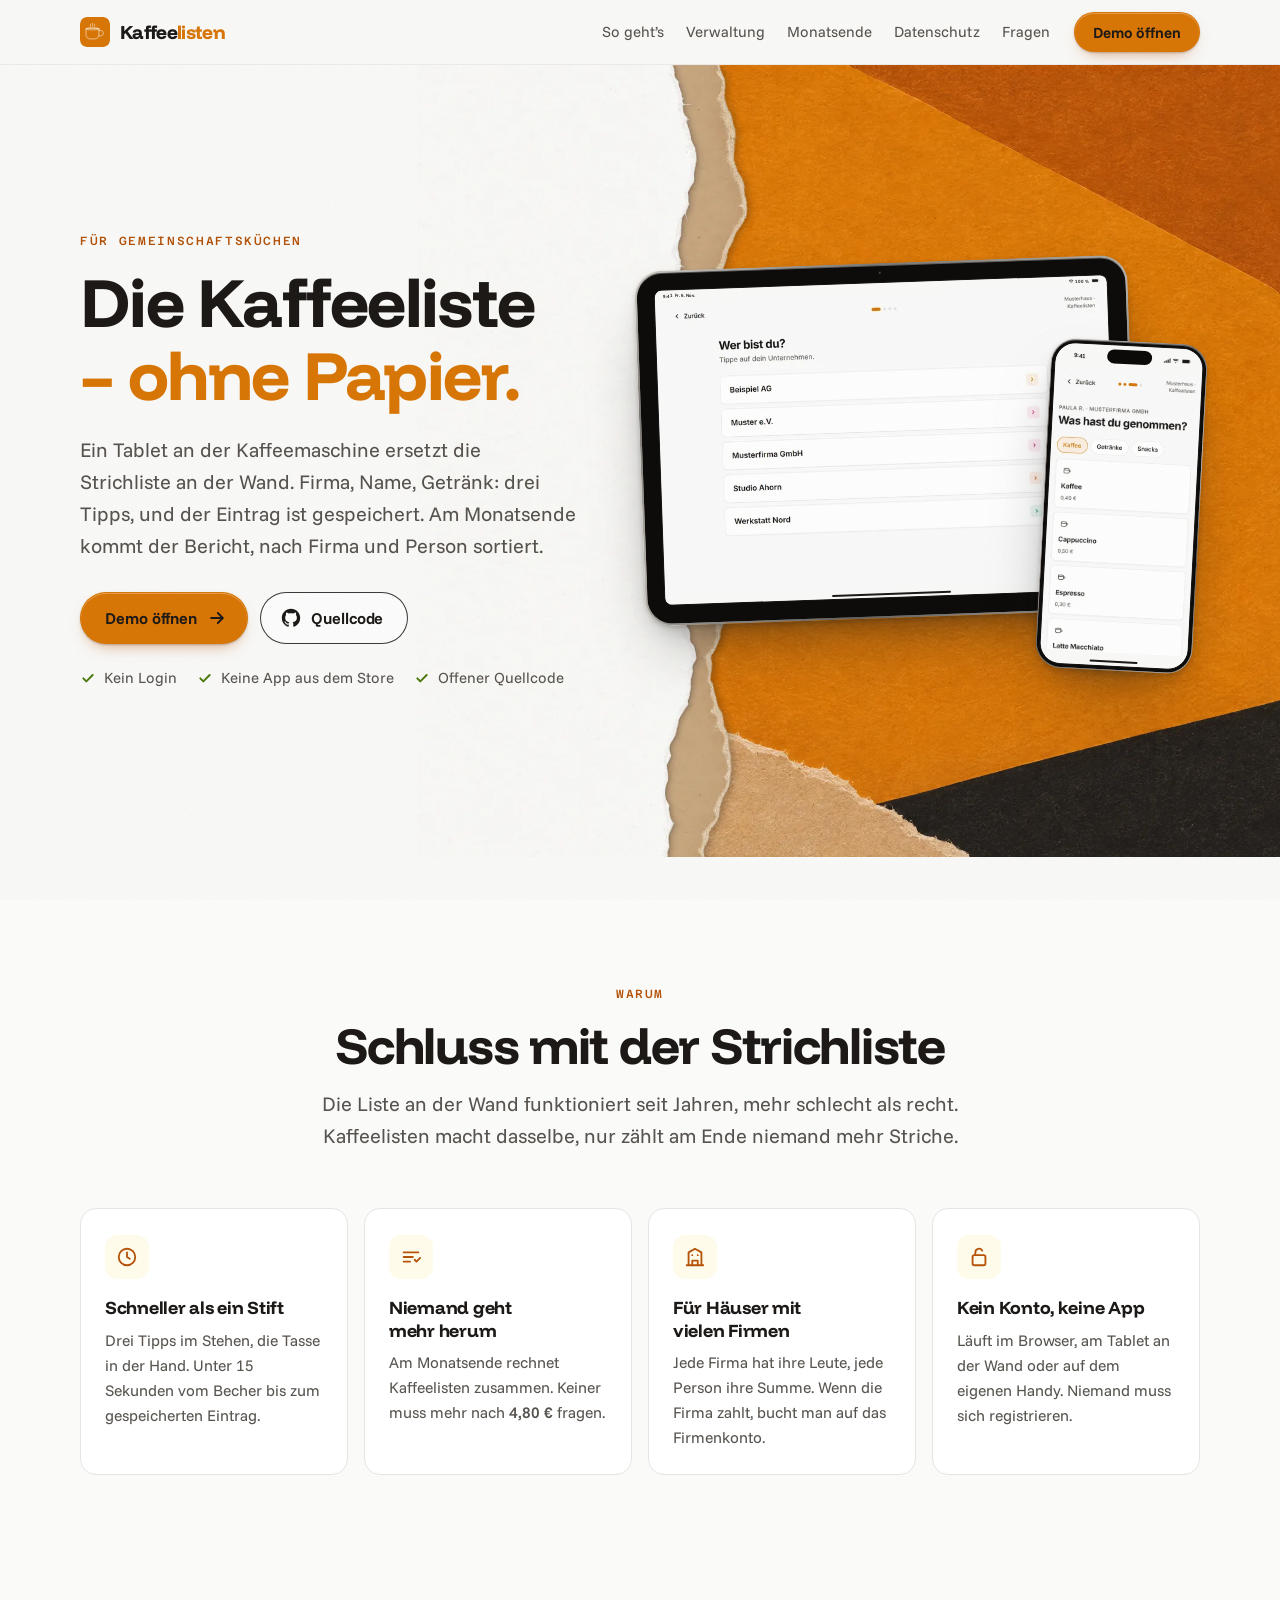
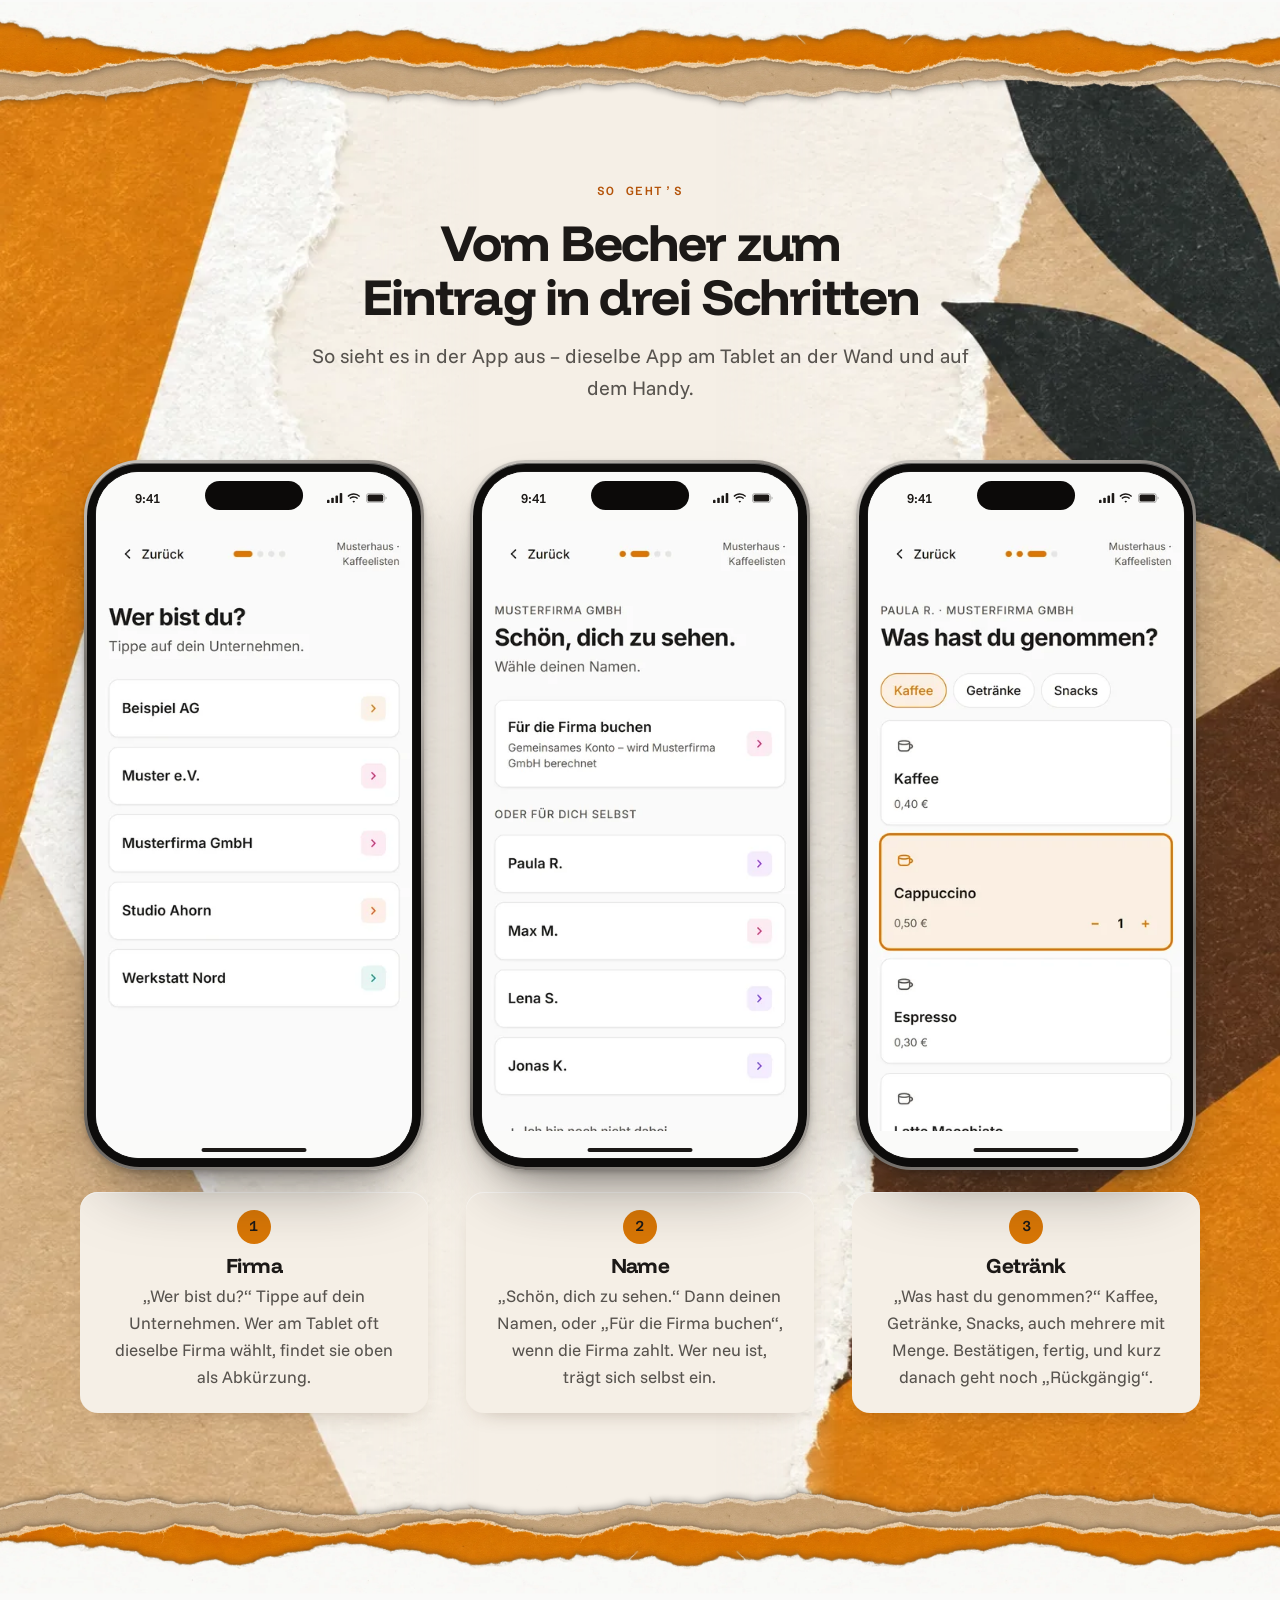
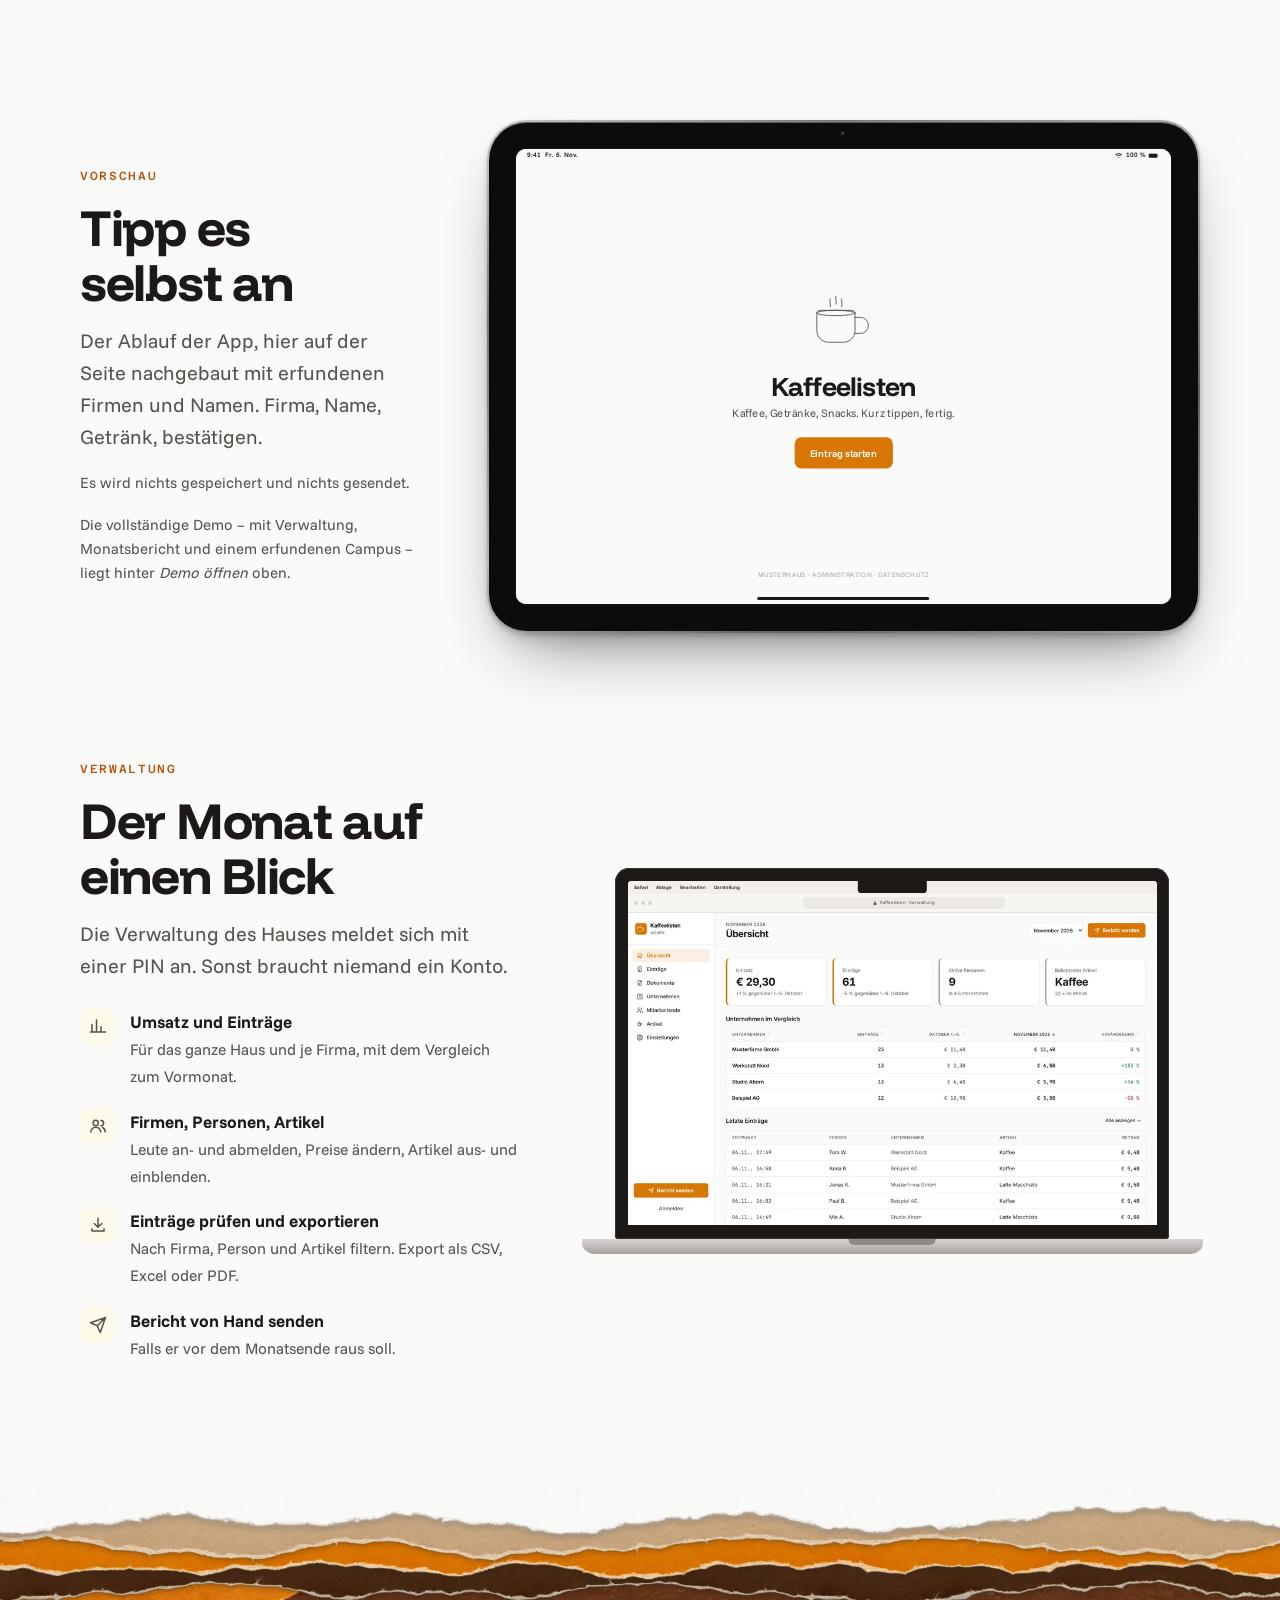
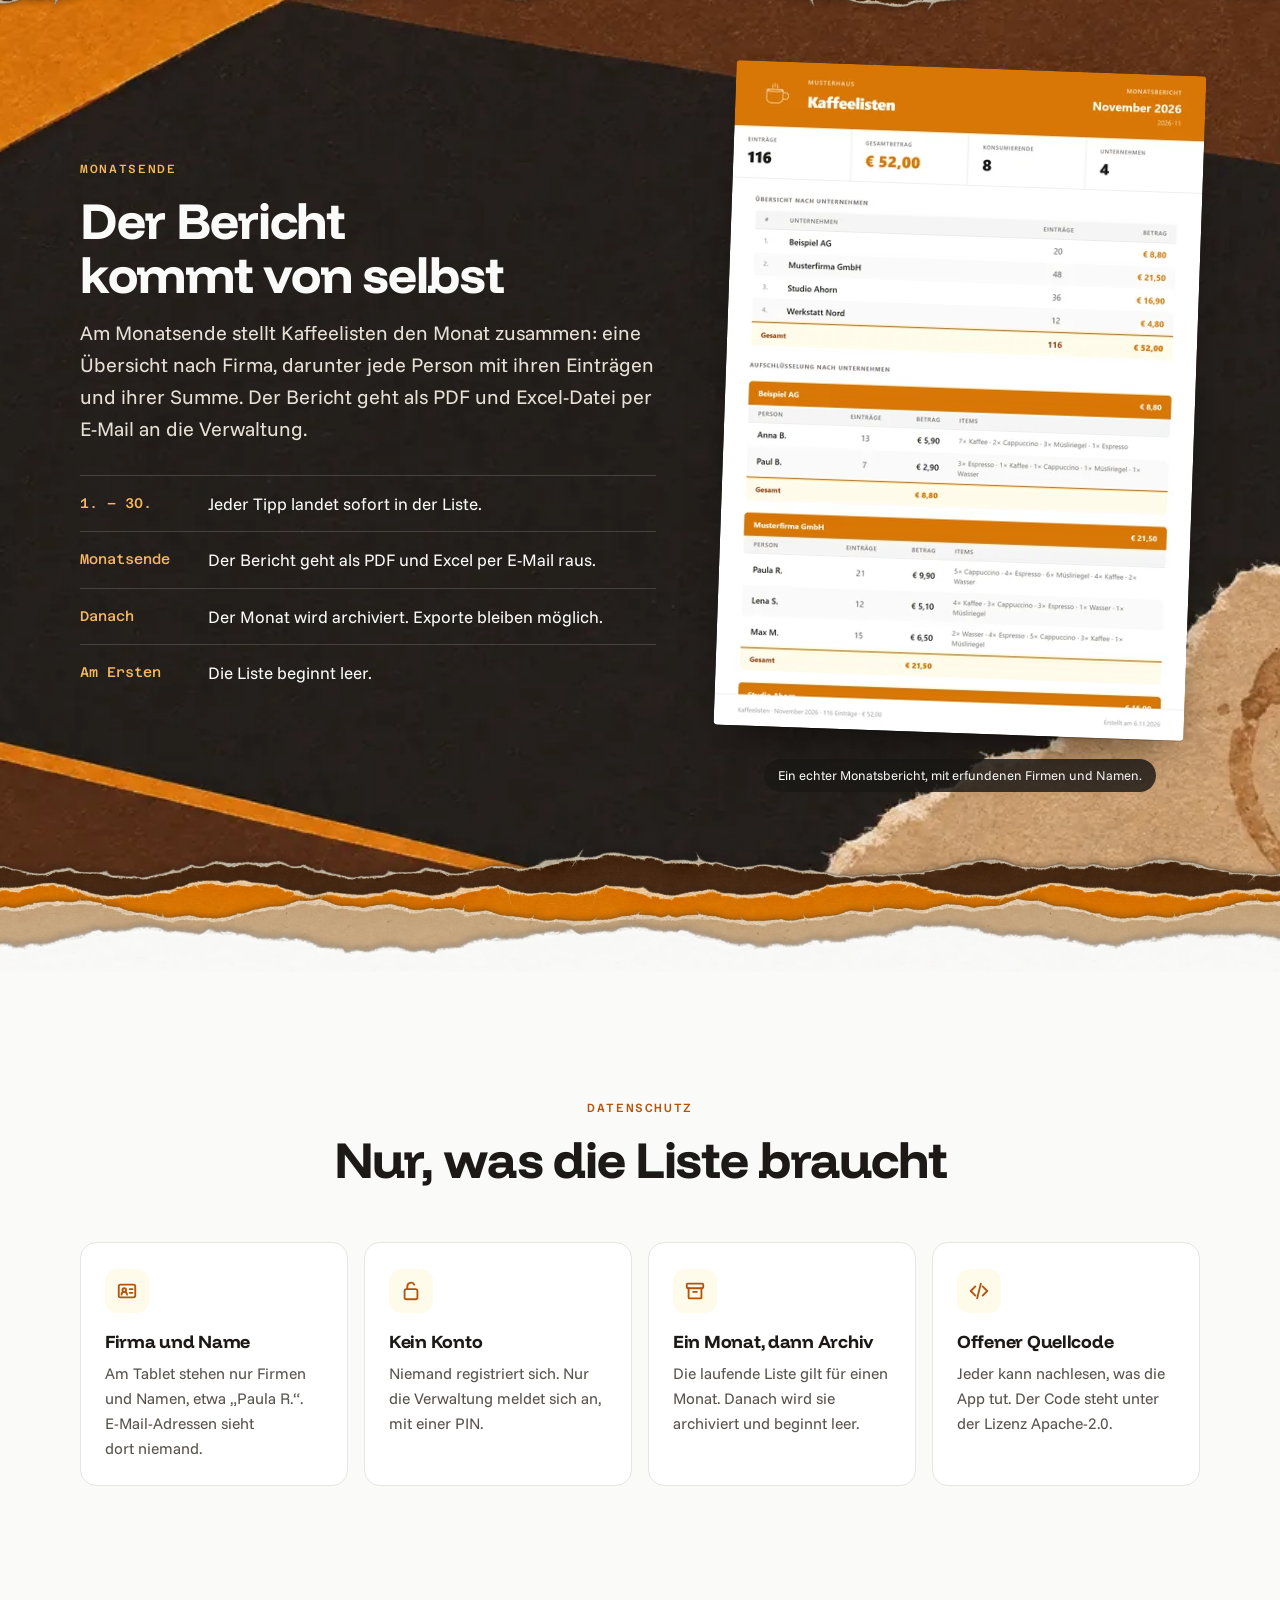
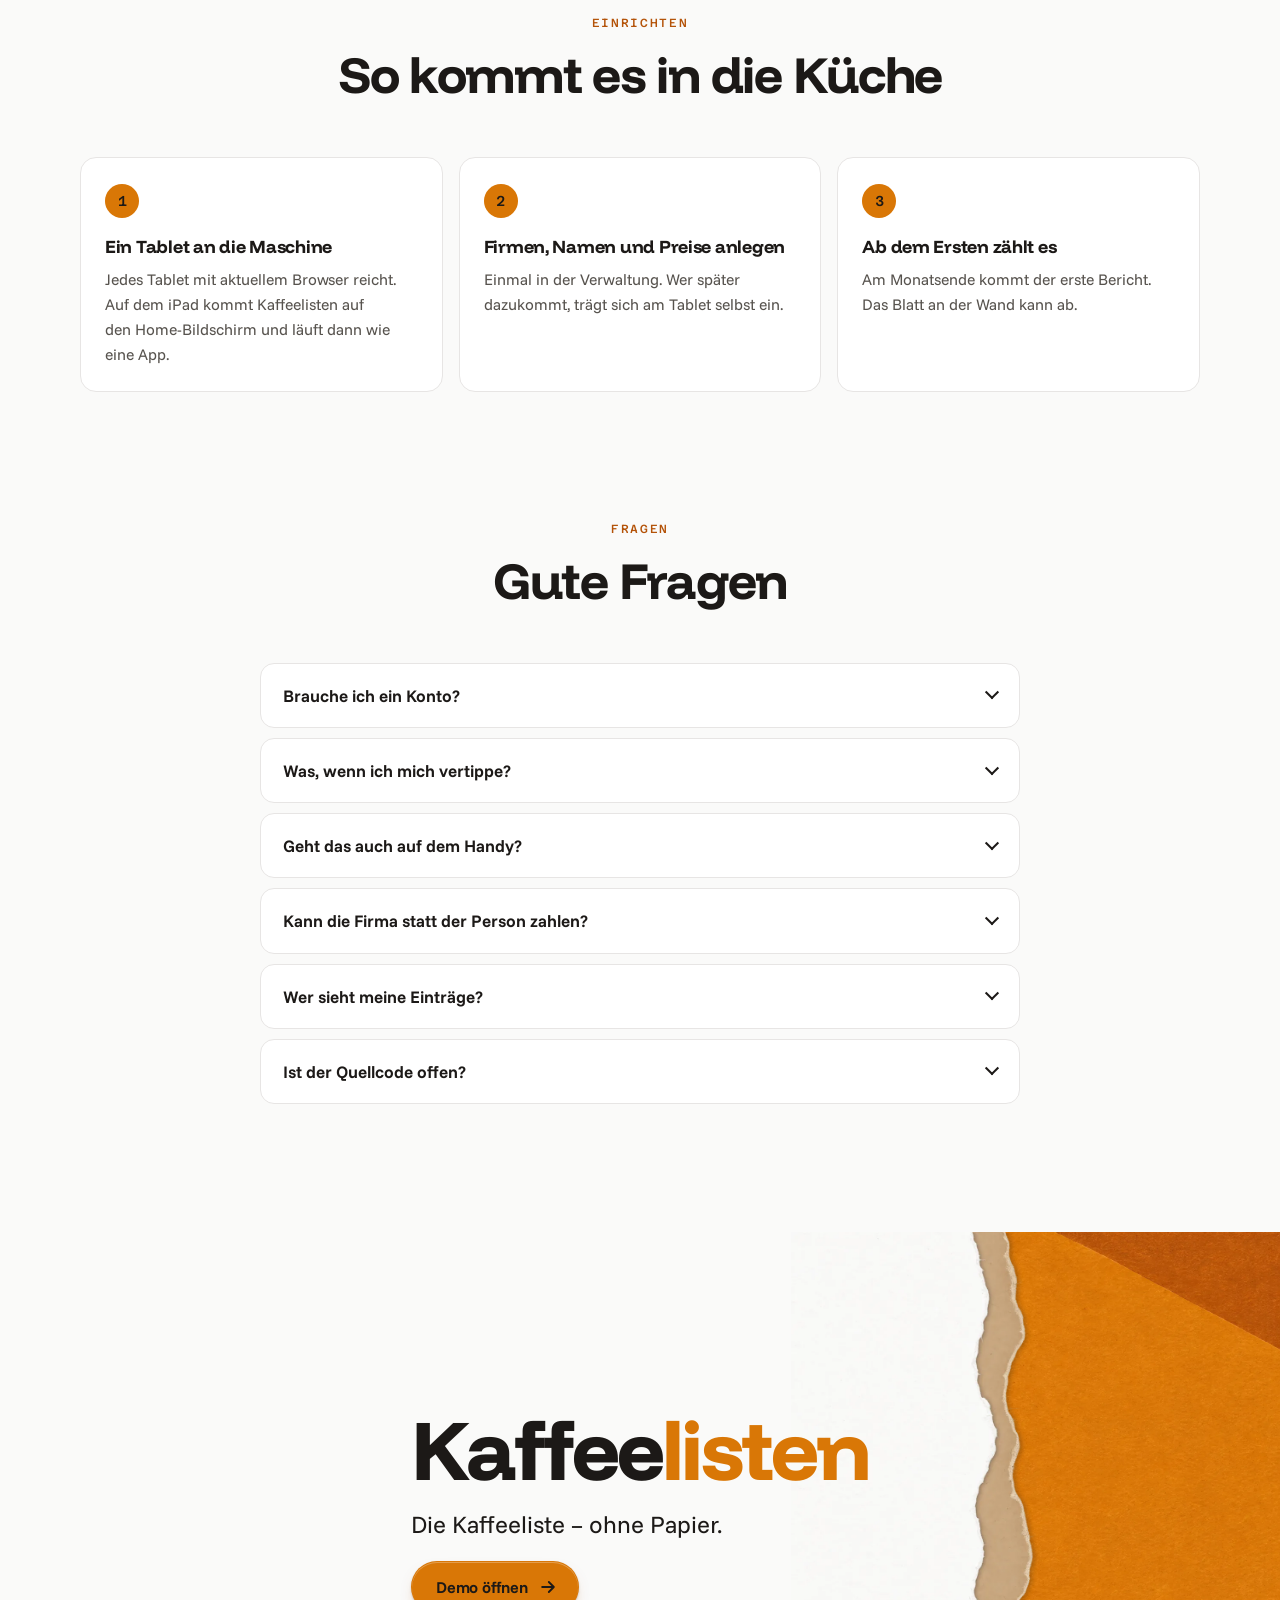
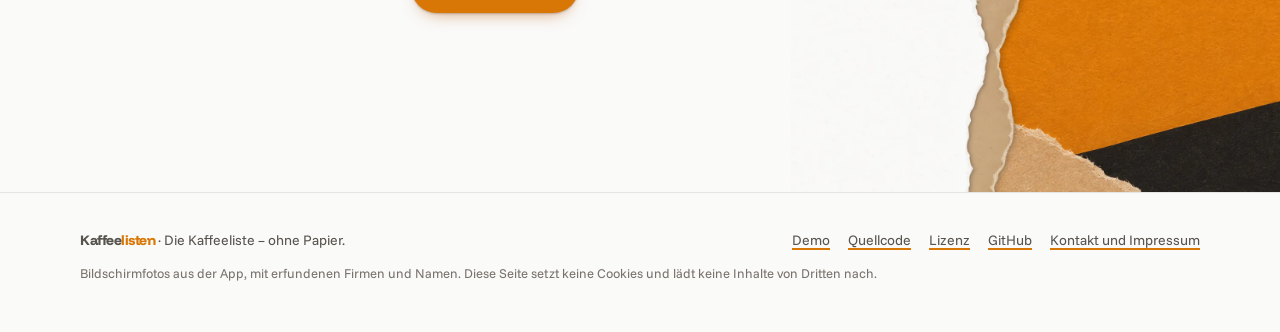
==== commit 084f5e45: "chore: en dashes instead of em dashes House rule, 10 November 2026: the em dash (U+2014) is not used" ====
--- a/index.html
+++ b/index.html
@@ -103,7 +103,7 @@
         <div class="head">
           <p class="eyebrow">So geht’s</p>
           <h2 id="schritte-title">Vom Becher zum Eintrag in drei Schritten</h2>
-          <p class="lede">So sieht es in der App aus — dieselbe App am Tablet an der Wand und auf dem Handy.</p>
+          <p class="lede">So sieht es in der App aus – dieselbe App am Tablet an der Wand und auf dem Handy.</p>
         </div>
         <ol class="steps">
       <li>
@@ -147,7 +147,7 @@
           <h2 id="probe-title">Tipp es selbst an</h2>
           <p class="lede">Der Ablauf der App, hier auf der Seite nachgebaut mit erfundenen Firmen und Namen. Firma, Name, Getränk, bestätigen.</p>
           <p class="note">Es wird nichts gespeichert und nichts gesendet.</p>
-          <p class="note">Die vollständige Demo — mit Verwaltung, Monatsbericht und einem erfundenen Campus — liegt hinter <em>Demo öffnen</em> oben.</p>
+          <p class="note">Die vollständige Demo – mit Verwaltung, Monatsbericht und einem erfundenen Campus – liegt hinter <em>Demo öffnen</em> oben.</p>
         </div>
         <div class="try__device">
           <figure class="ipad" aria-label="Ausprobieren auf dem iPad"><div class="device__body"><div class="screen">
--- a/styles.css
+++ b/styles.css
@@ -127,8 +127,8 @@
 /* Below 980px the links do not fit beside the wordmark and the button, so the
    header wraps to a second line. They used to be set to display:none with
    nothing in their place, which left a phone with no navigation at all.
-   The row is styled as a section index in the page's own eyebrow voice —
-   uppercase, letterspaced, in ink — rather than as five muted links adrift
+   The row is styled as a section index in the page's own eyebrow voice –
+   uppercase, letterspaced, in ink – rather than as five muted links adrift
    under the header, which is what made it read as an afterthought. */
 @media (max-width: 980px) {
   .top__inner { flex-wrap: wrap; row-gap: 0; }
@@ -153,7 +153,7 @@
 
 /* Narrow phones: the wordmark and the action keep their line. Letting the
    button drop under the wordmark gave the header three stacked rows and no
-   weight at all — the thing it is supposed to have. */
+   weight at all – the thing it is supposed to have. */
 @media (max-width: 520px) {
   .top__inner { gap: 12px; min-height: 58px; }
   .brand { font-size: 1.05rem; gap: 8px; }
@@ -246,7 +246,7 @@
 .steps .device-slot { width: 100%; display: grid; justify-items: center; align-items: end; }
 /* The step gallery is portrait, at every width, and there is no device chooser.
    Both decisions come from the same arithmetic: three steps side by side give
-   each one about 360px, and a tablet screenshot is 1180px of interface — at
+   each one about 360px, and a tablet screenshot is 1180px of interface – at
    that width it renders near 30% and the app's own text becomes unreadable.
    A phone screenshot is 402px native, so the same column shows it at roughly
    full size. The tablet is where it can be read: the hero and the preview. */
@@ -449,8 +449,8 @@
 /* In the flow, not absolutely placed. The icon used to sit at top:14px over a
    card whose text was pinned to the bottom, which only worked while the card
    was tall enough to keep them apart: at 88px on a phone the cup landed on the
-   first letters of the name. `margin-bottom: auto` keeps the same picture —
-   icon at the top, text at the bottom — and cannot collide at any height. */
+   first letters of the name. `margin-bottom: auto` keeps the same picture –
+   icon at the top, text at the bottom – and cannot collide at any height. */
 .k-item .cup { display: block; width: 18px; height: 18px; margin-bottom: auto; color: #57534E; }
 .k-item.sel .cup { color: #B45309; }
 .k-item b { font-size: 18px; font-weight: 600; }
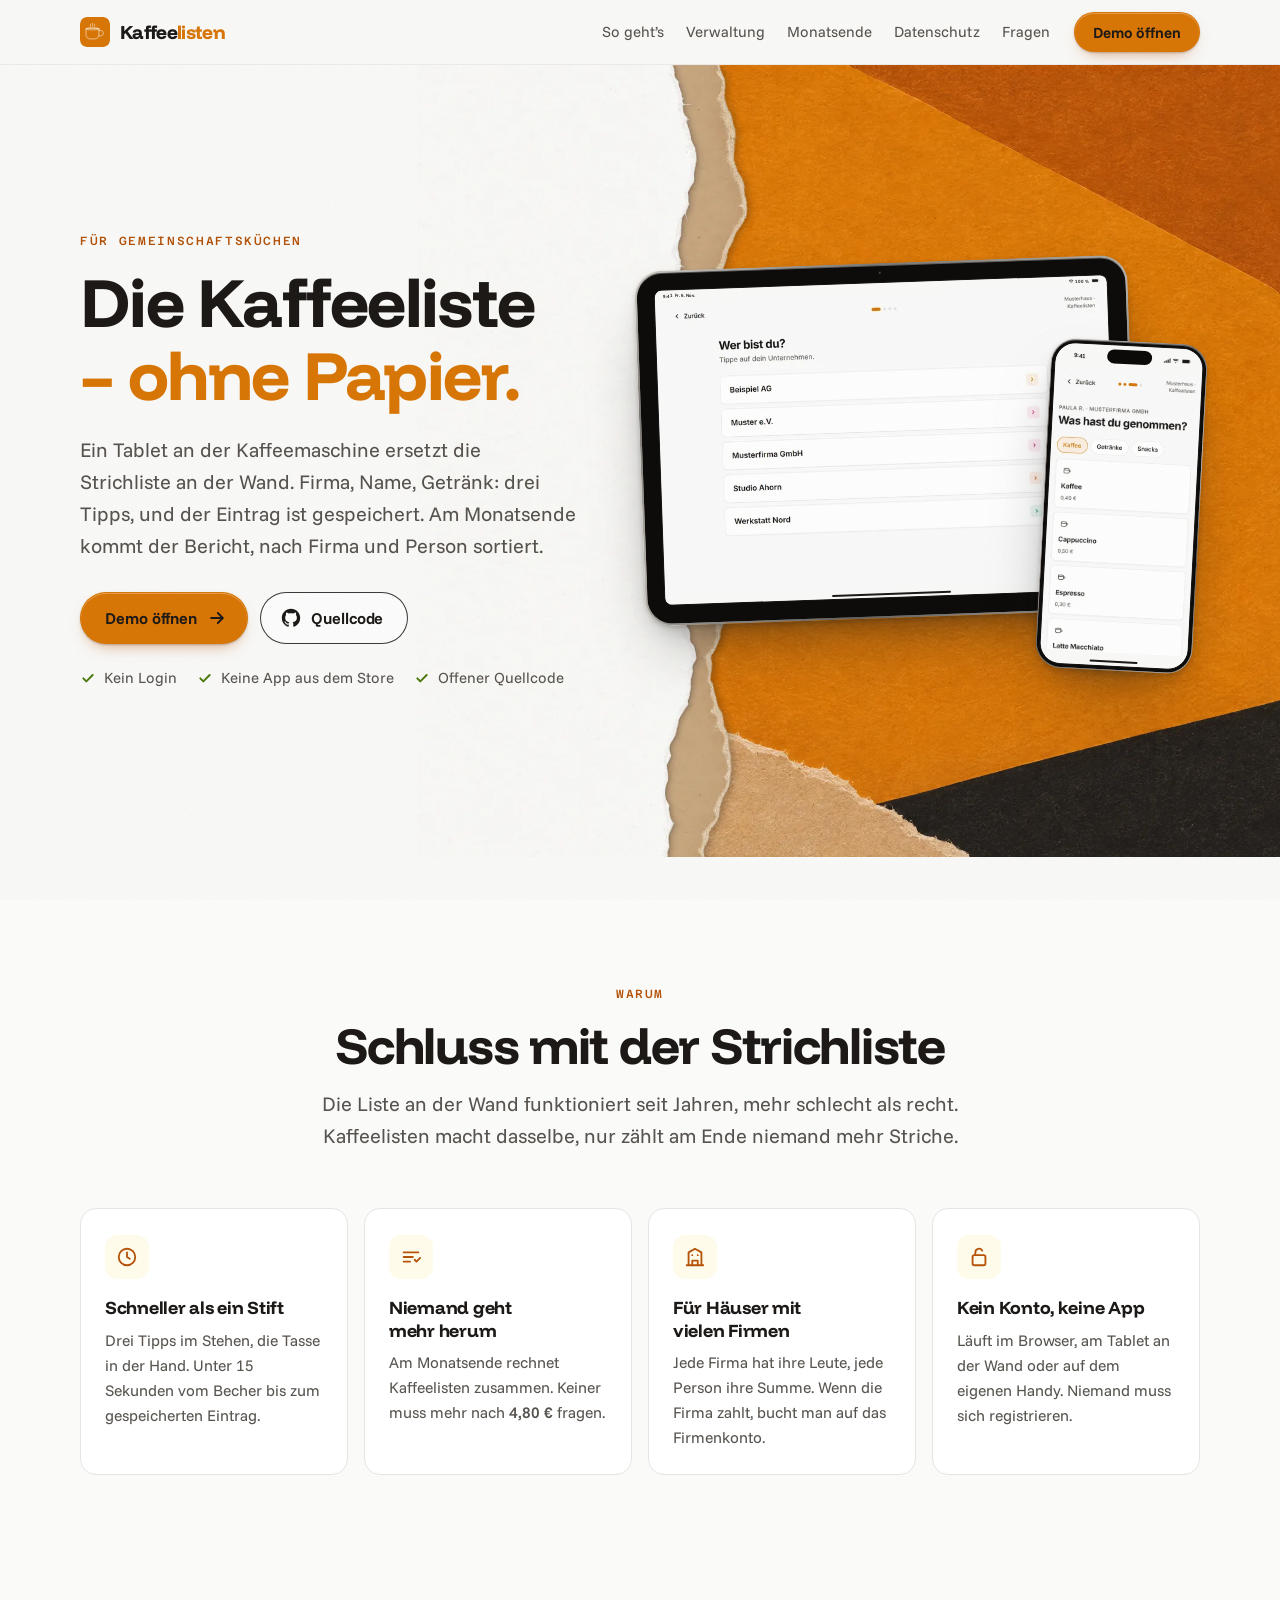
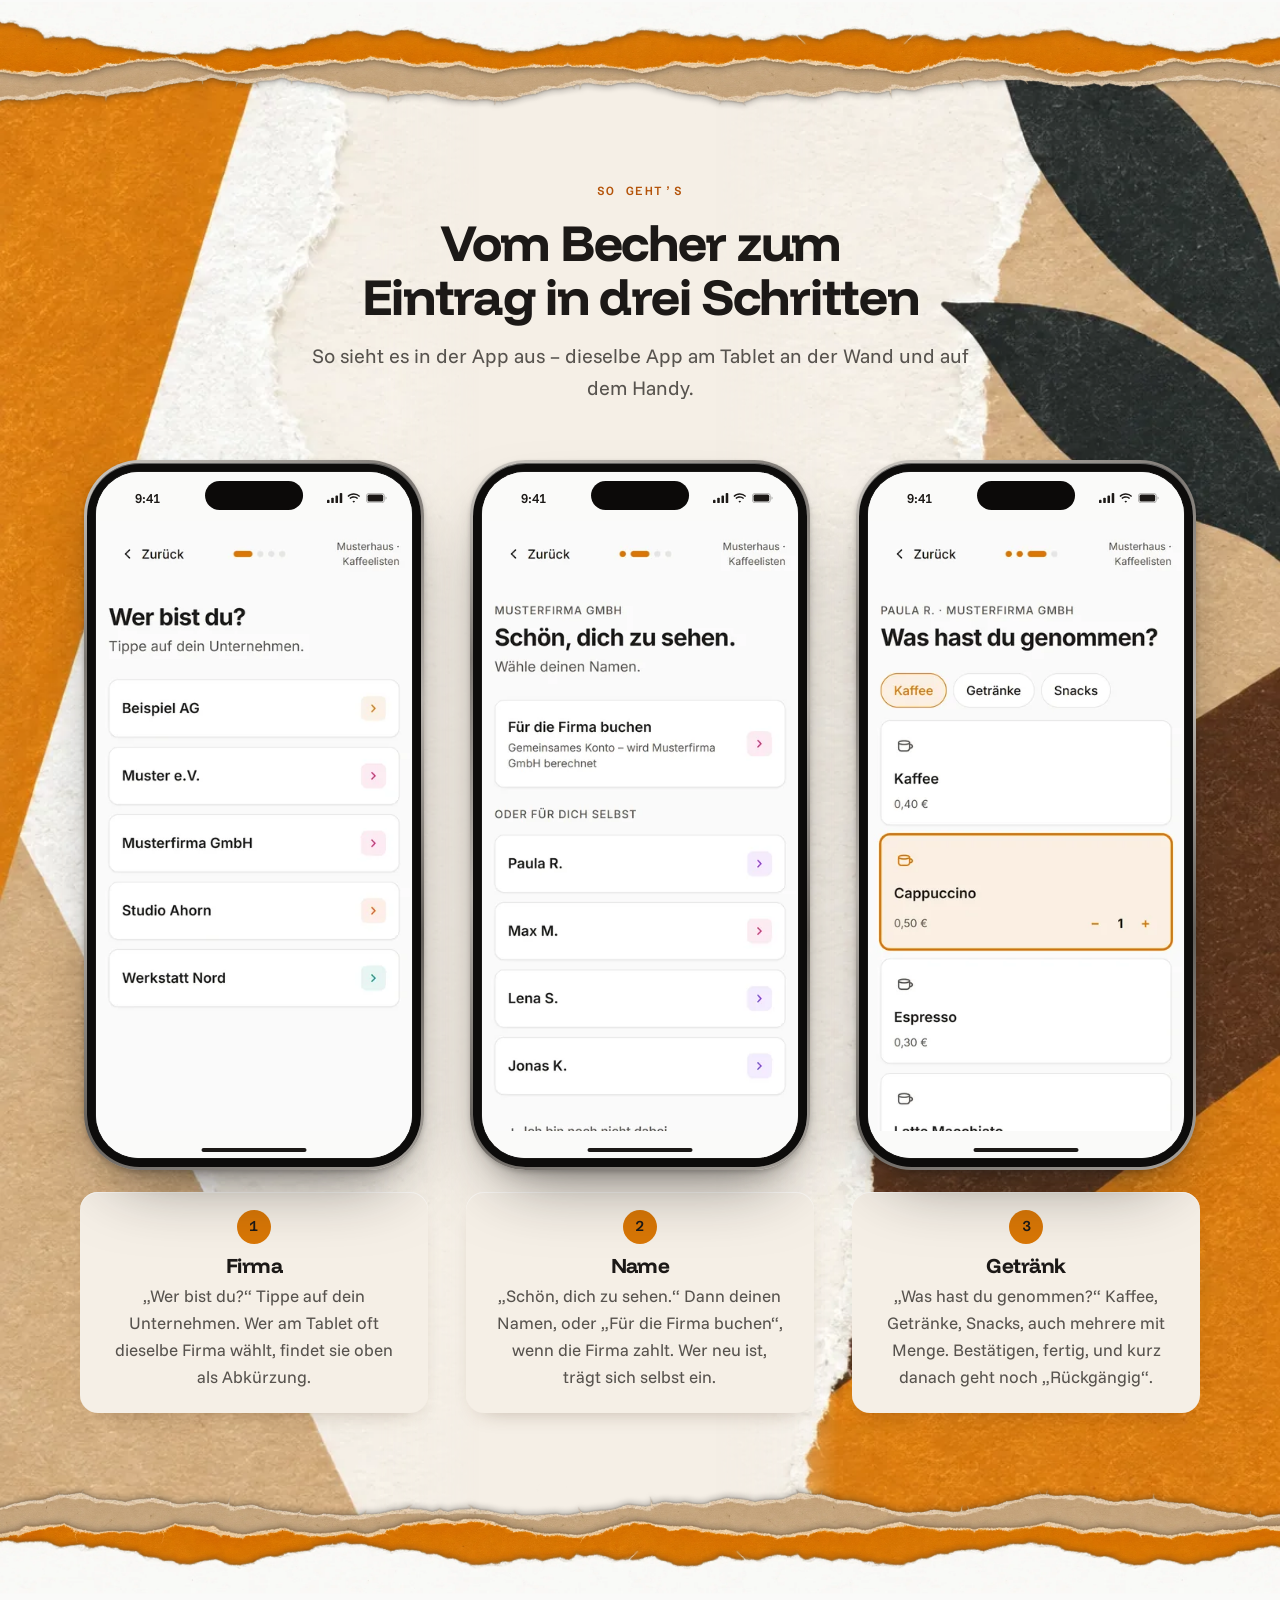
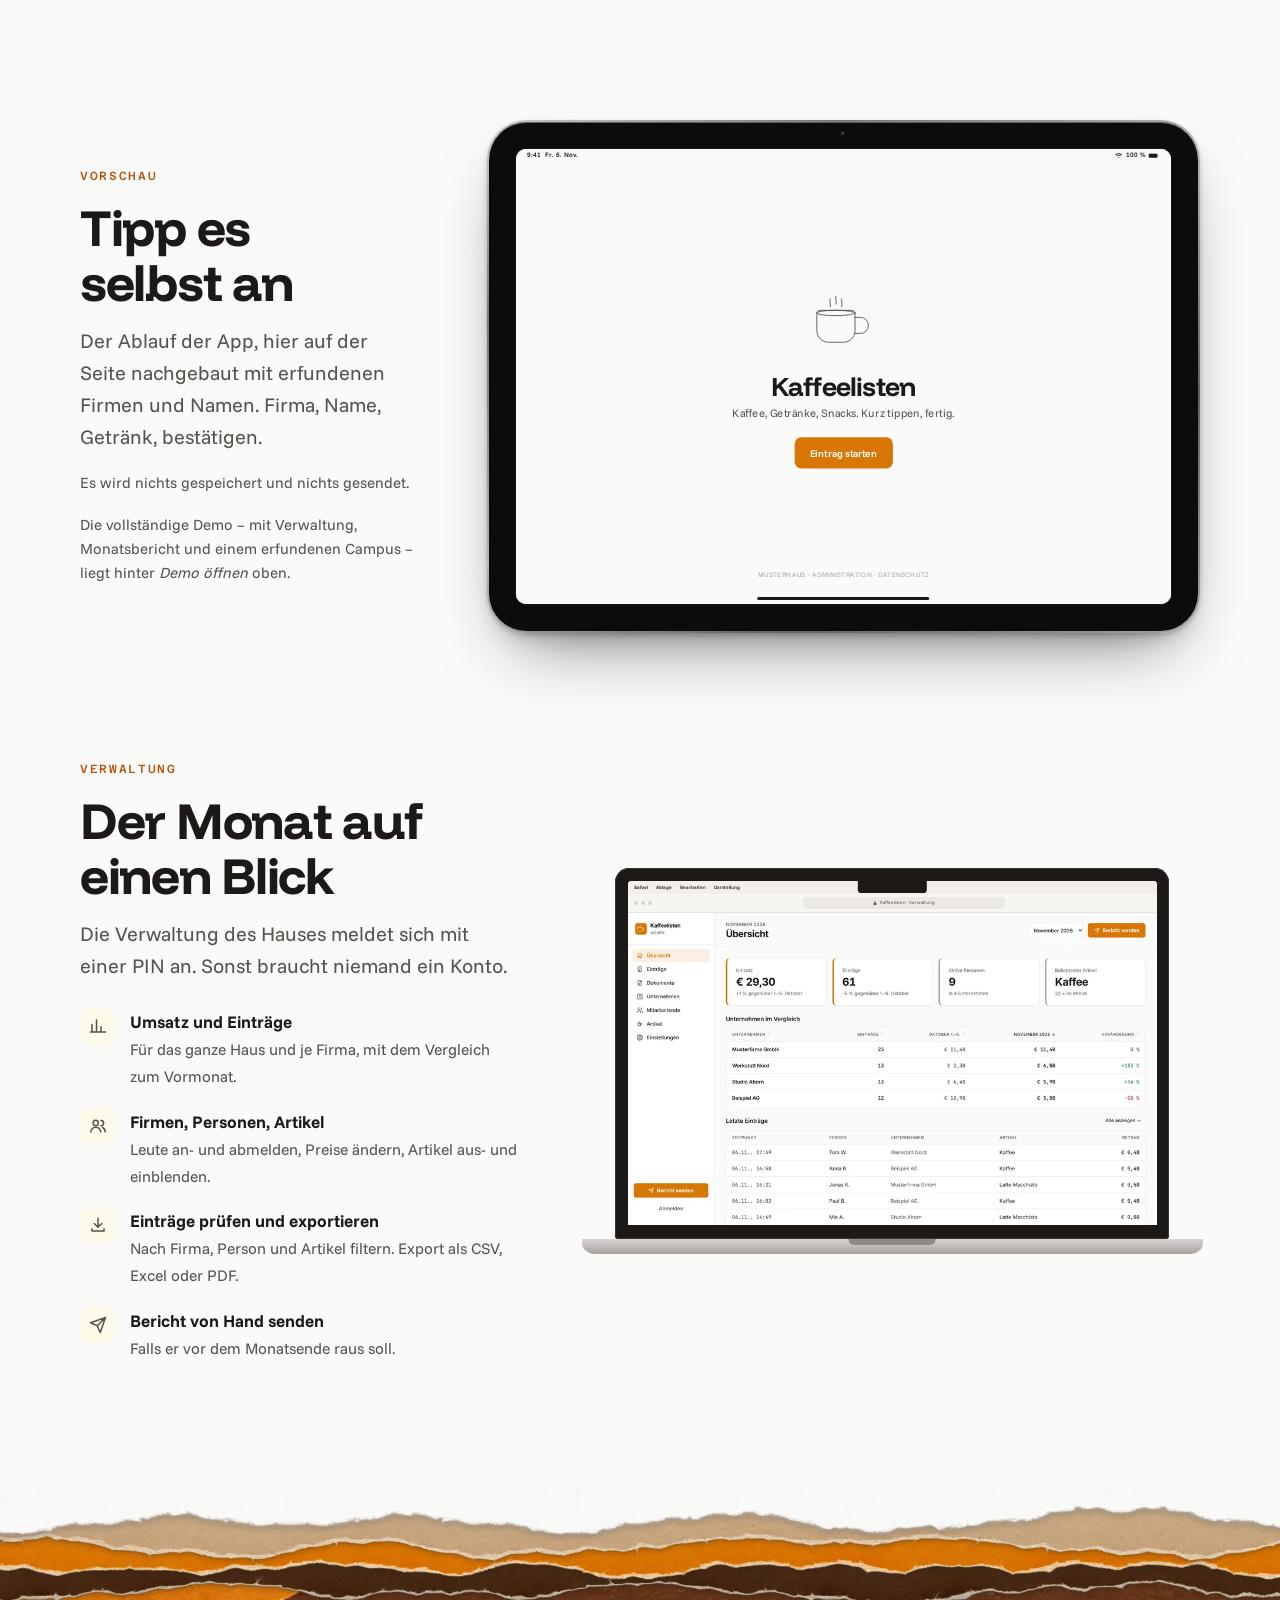
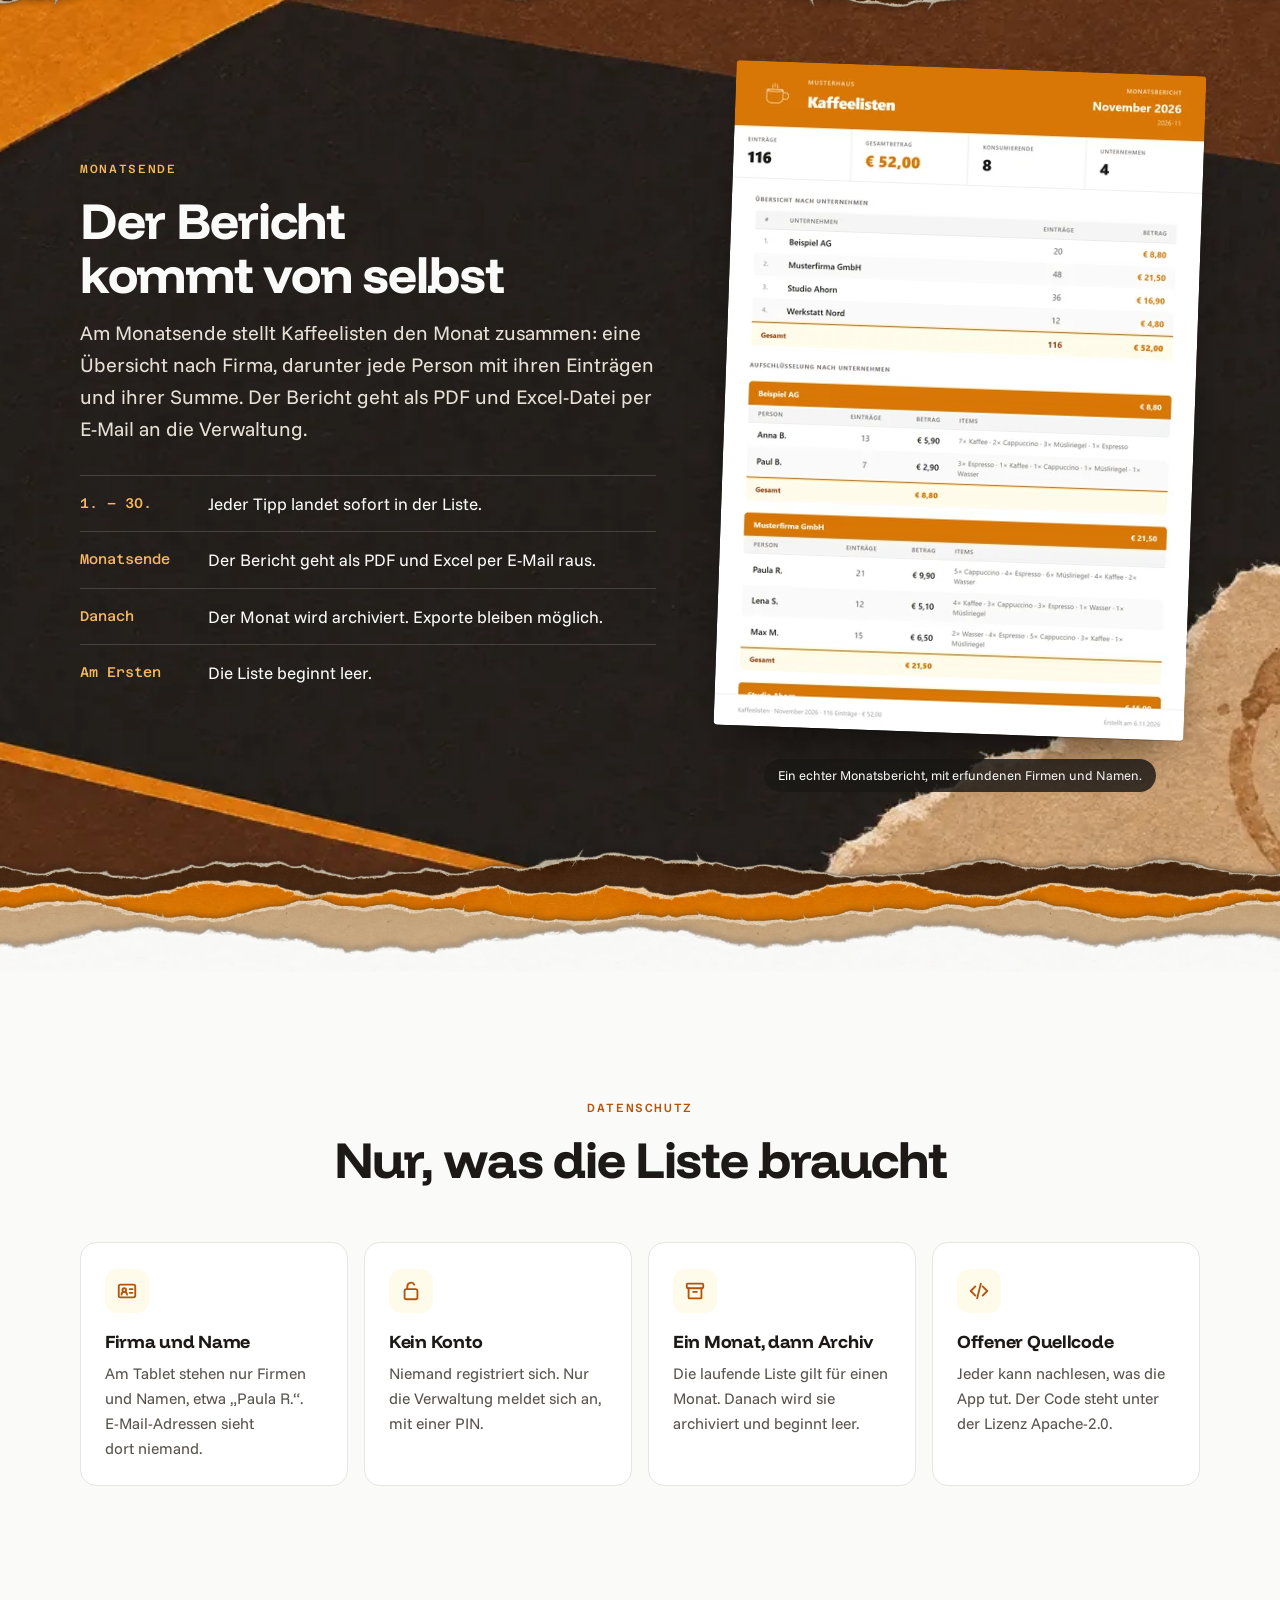
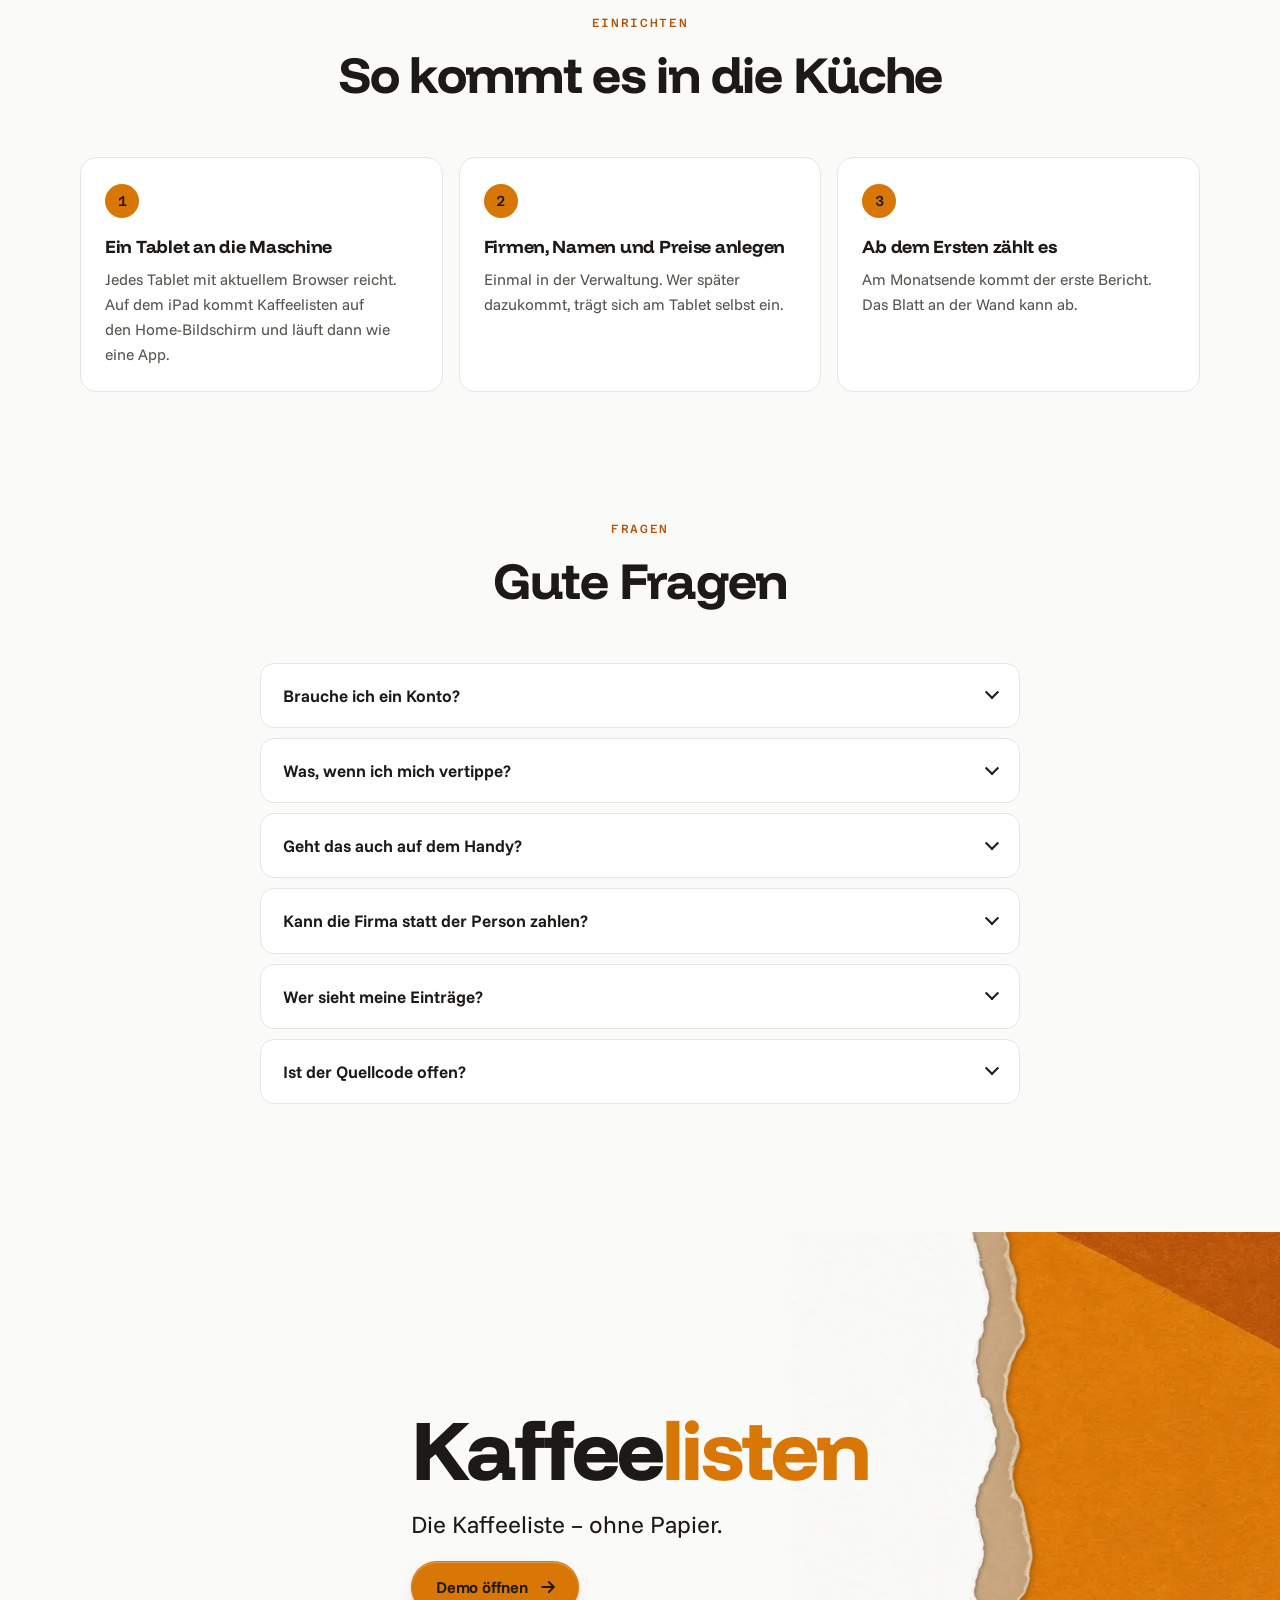
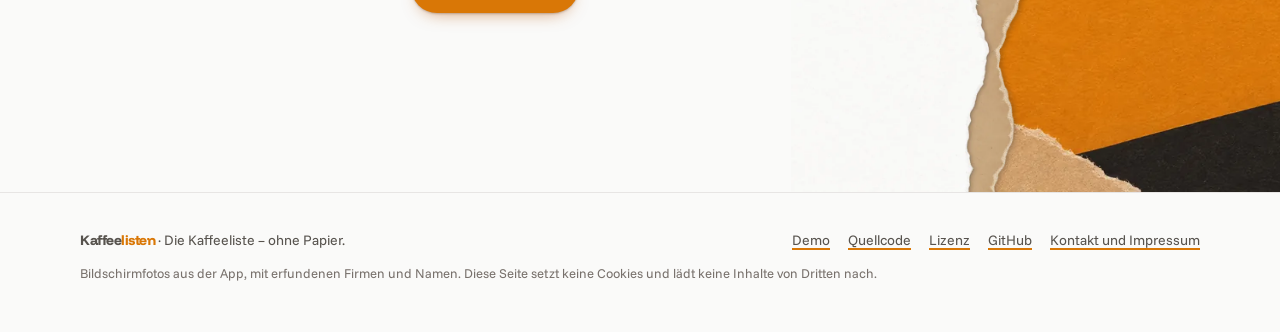
==== commit 87f51d46: "feat: structured data, a sitemap and llms.txt The page had no JSON-LD, no sitemap and no Sitemap lin" ====
--- a/index.html
+++ b/index.html
@@ -23,6 +23,102 @@
   <link rel="preload" href="assets/fonts/funnel-display-latin-wght-normal.woff2" as="font" type="font/woff2" crossorigin>
   <link rel="preload" href="assets/layers/planes-2560.webp" as="image" media="(min-width: 901px)">
   <link rel="stylesheet" href="styles.css">
+  <script type="application/ld+json">
+{
+    "@context": "https://schema.org",
+    "@graph": [
+      {
+        "@type": "Organization",
+        "@id": "https://kaffeelisten.de/#organization",
+        "name": "Kaffeelisten",
+        "url": "https://kaffeelisten.de/",
+        "logo": "https://kaffeelisten.de/assets/logo.svg",
+        "sameAs": [
+          "https://github.com/kaffeelisten"
+        ]
+      },
+      {
+        "@type": "WebSite",
+        "@id": "https://kaffeelisten.de/#website",
+        "url": "https://kaffeelisten.de/",
+        "name": "Kaffeelisten",
+        "inLanguage": "de-DE",
+        "publisher": {
+          "@id": "https://kaffeelisten.de/#organization"
+        }
+      },
+      {
+        "@type": "SoftwareApplication",
+        "@id": "https://kaffeelisten.de/#app",
+        "name": "Kaffeelisten",
+        "applicationCategory": "BusinessApplication",
+        "operatingSystem": "Web",
+        "url": "https://kaffeelisten.de/",
+        "inLanguage": "de-DE",
+        "description": "Ein Tablet an der Kaffeemaschine ersetzt die Strichliste an der Wand. Firma, Name, Getränk. Am Monatsende kommt der Bericht, sortiert nach Firma und Person.",
+        "license": "https://www.apache.org/licenses/LICENSE-2.0",
+        "publisher": {
+          "@id": "https://kaffeelisten.de/#organization"
+        }
+      },
+      {
+        "@type": "FAQPage",
+        "@id": "https://kaffeelisten.de/#faq",
+        "inLanguage": "de-DE",
+        "mainEntity": [
+          {
+            "@type": "Question",
+            "name": "Brauche ich ein Konto?",
+            "acceptedAnswer": {
+              "@type": "Answer",
+              "text": "Nein. Am Tablet tippst du Firma und Namen an. Nur die Verwaltung meldet sich an, mit einer PIN."
+            }
+          },
+          {
+            "@type": "Question",
+            "name": "Was, wenn ich mich vertippe?",
+            "acceptedAnswer": {
+              "@type": "Answer",
+              "text": "Direkt nach dem Speichern zeigt das Tablet „Rückgängig“. Ein Tipp, und der Eintrag ist wieder weg."
+            }
+          },
+          {
+            "@type": "Question",
+            "name": "Geht das auch auf dem Handy?",
+            "acceptedAnswer": {
+              "@type": "Answer",
+              "text": "Ja. Kaffeelisten läuft in jedem aktuellen Browser, am Tablet an der Wand genauso wie auf dem eigenen Handy."
+            }
+          },
+          {
+            "@type": "Question",
+            "name": "Kann die Firma statt der Person zahlen?",
+            "acceptedAnswer": {
+              "@type": "Answer",
+              "text": "Ja. Pro Firma lässt sich einstellen, ob die Leute für sich selbst buchen, für die Firma oder beides."
+            }
+          },
+          {
+            "@type": "Question",
+            "name": "Wer sieht meine Einträge?",
+            "acceptedAnswer": {
+              "@type": "Answer",
+              "text": "Die Verwaltung des Hauses. Im Monatsbericht stehen sie unter deiner Firma und deinem Namen."
+            }
+          },
+          {
+            "@type": "Question",
+            "name": "Ist der Quellcode offen?",
+            "acceptedAnswer": {
+              "@type": "Answer",
+              "text": "Ja. Er liegt auf GitHub unter der Lizenz Apache-2.0."
+            }
+          }
+        ]
+      }
+    ]
+  }
+  </script>
 </head>
 <body>
   <a class="skip" href="#inhalt">Zum Inhalt springen</a>
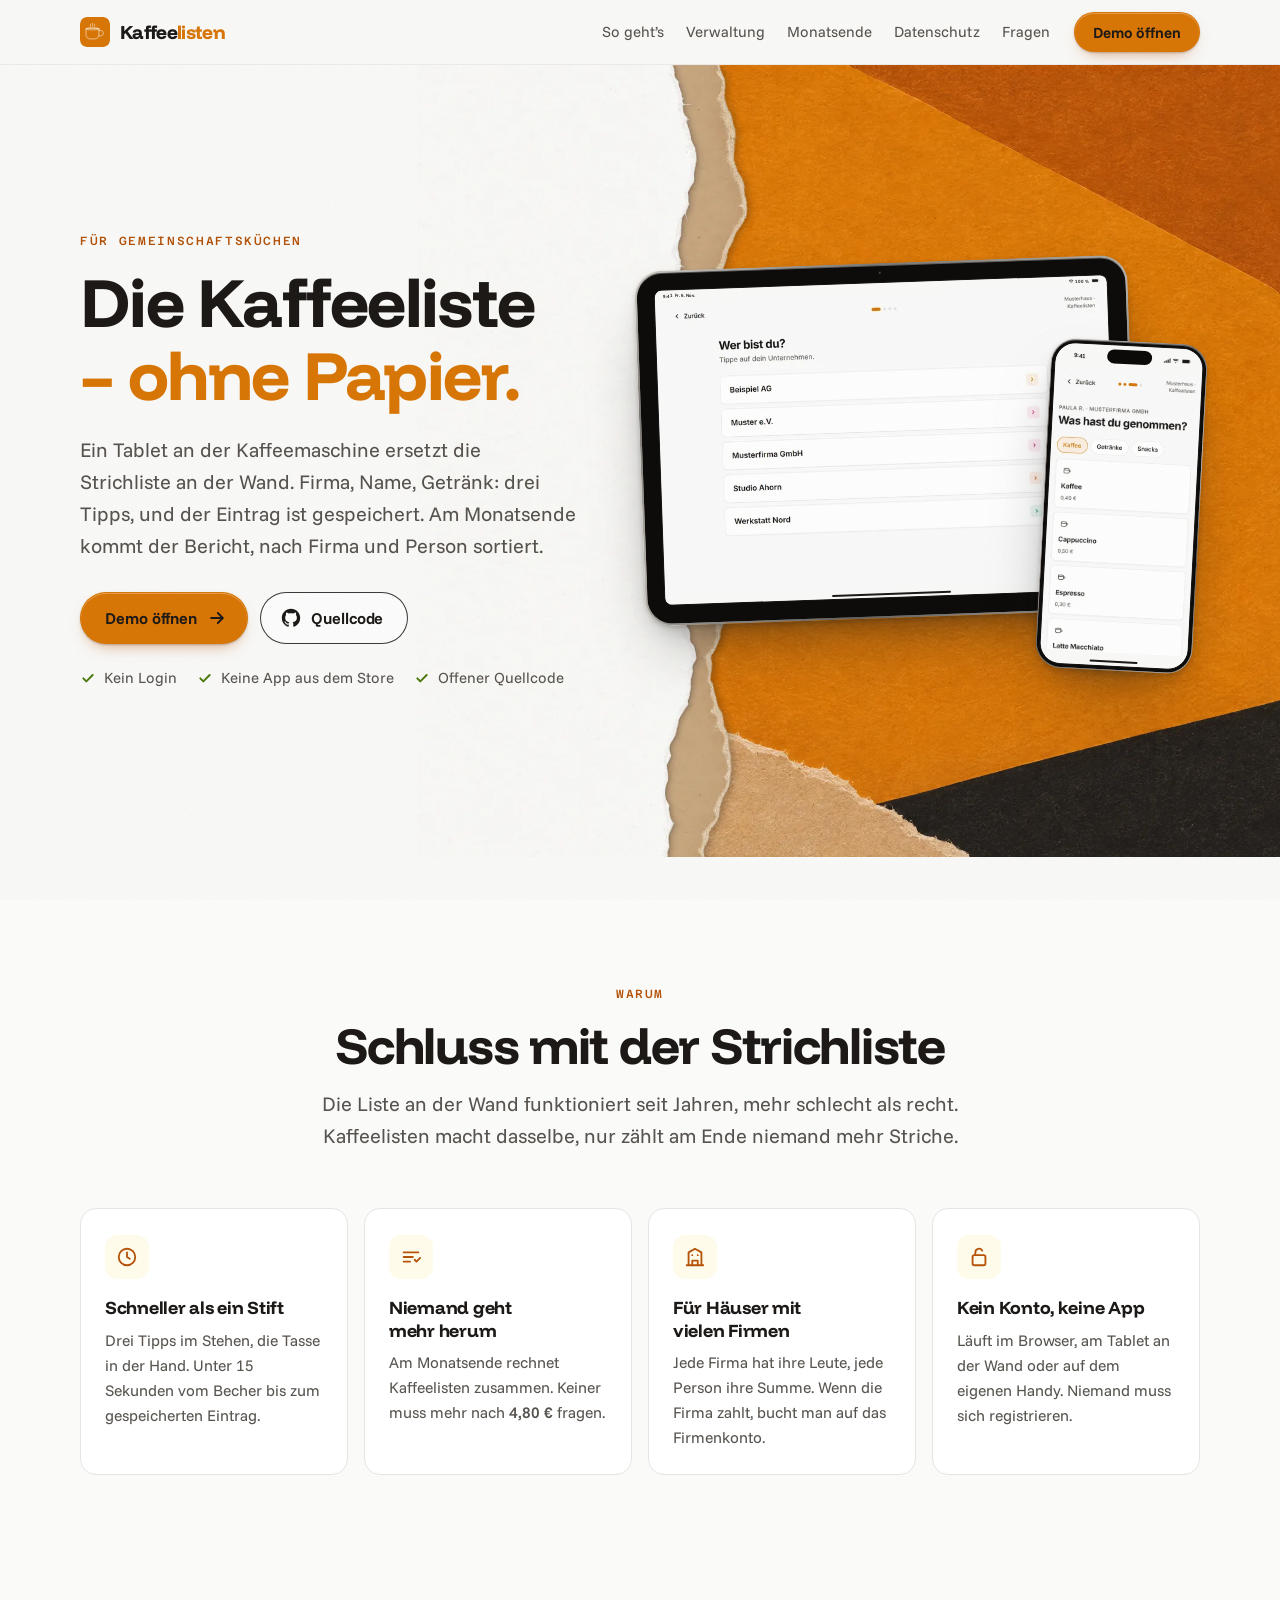
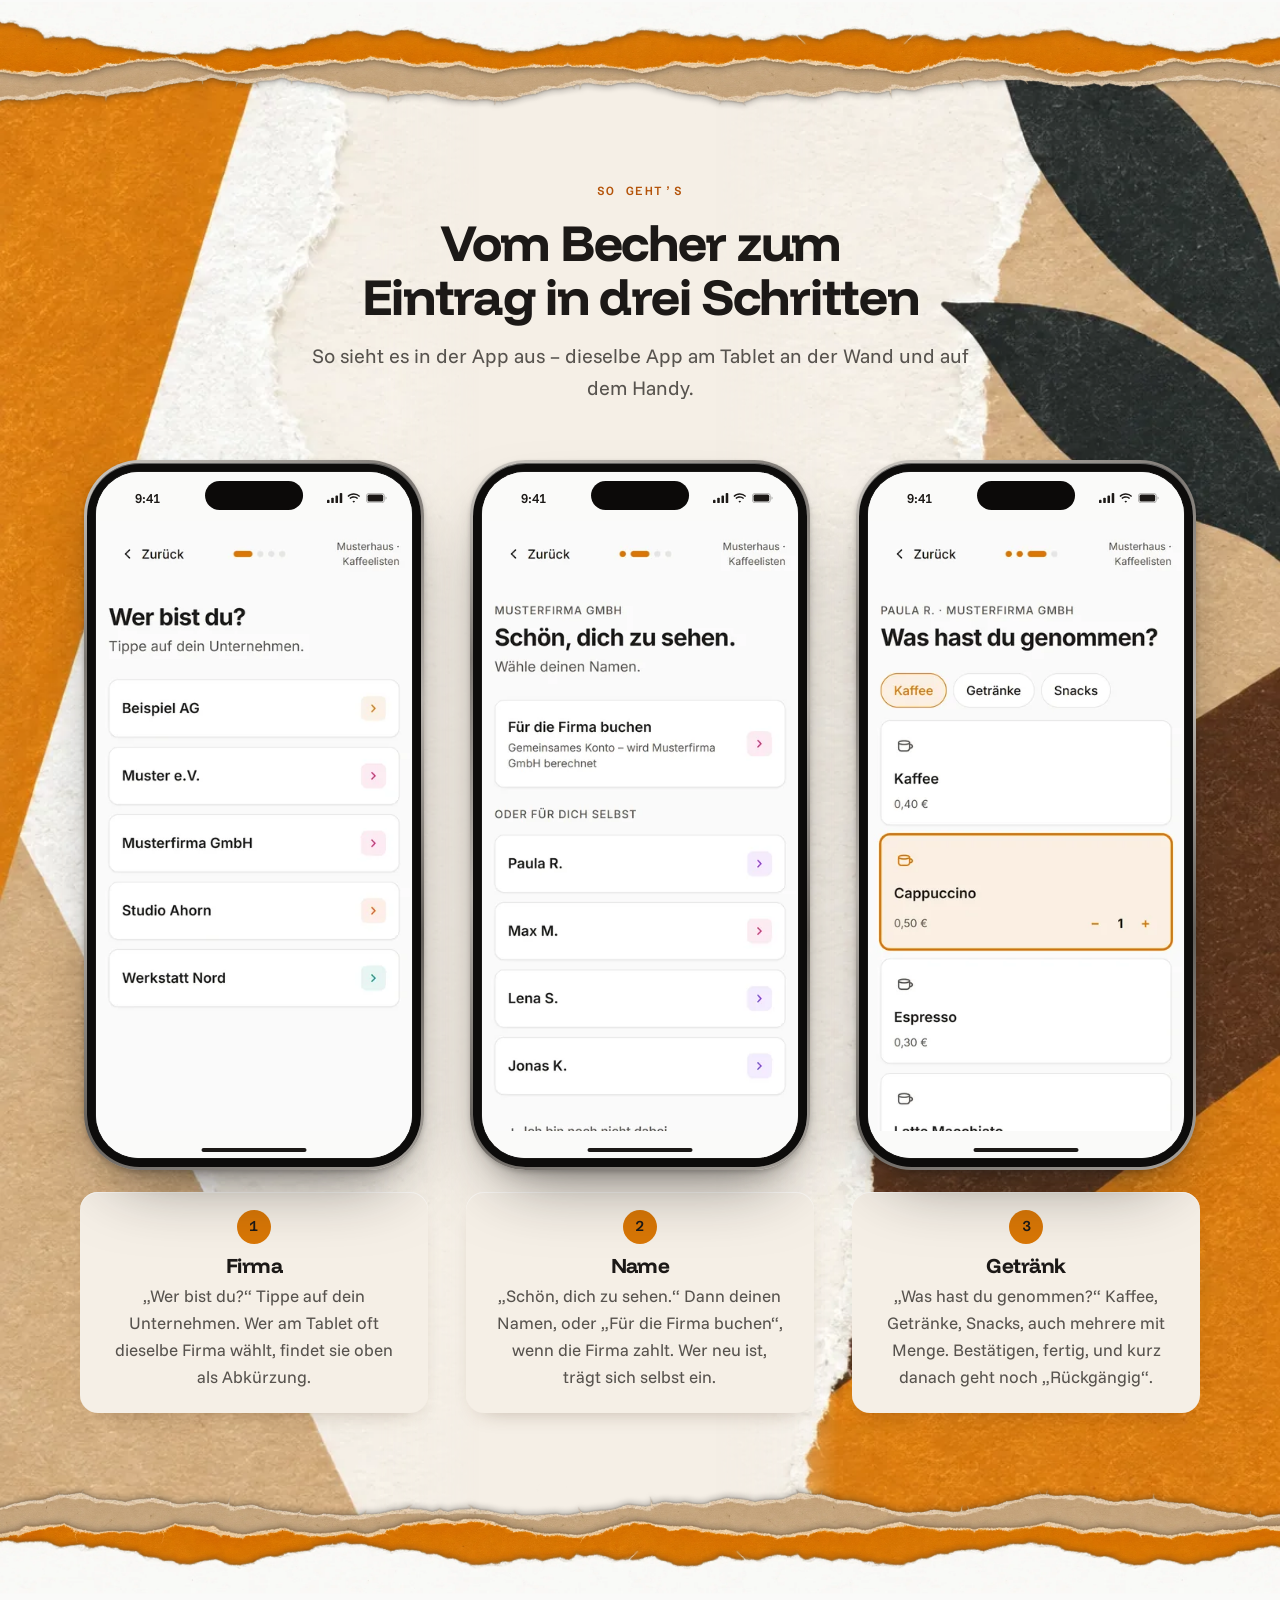
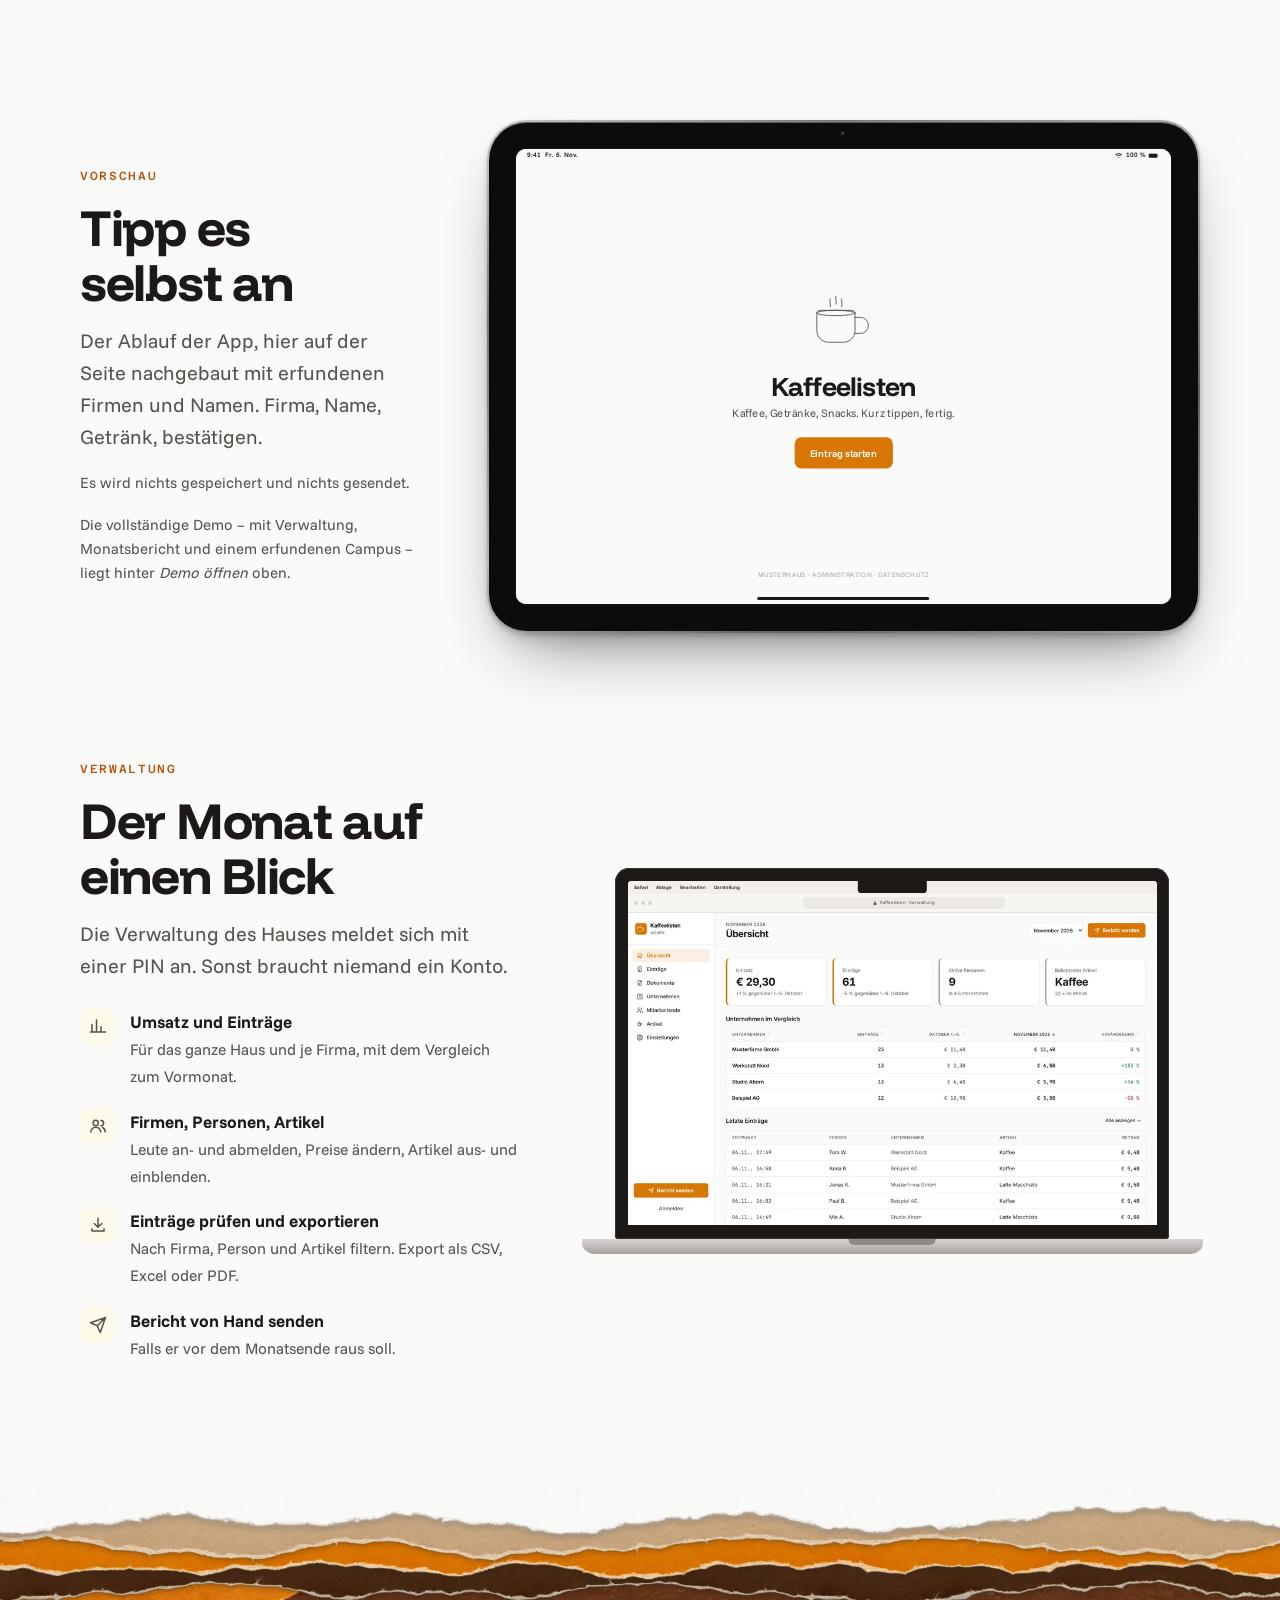
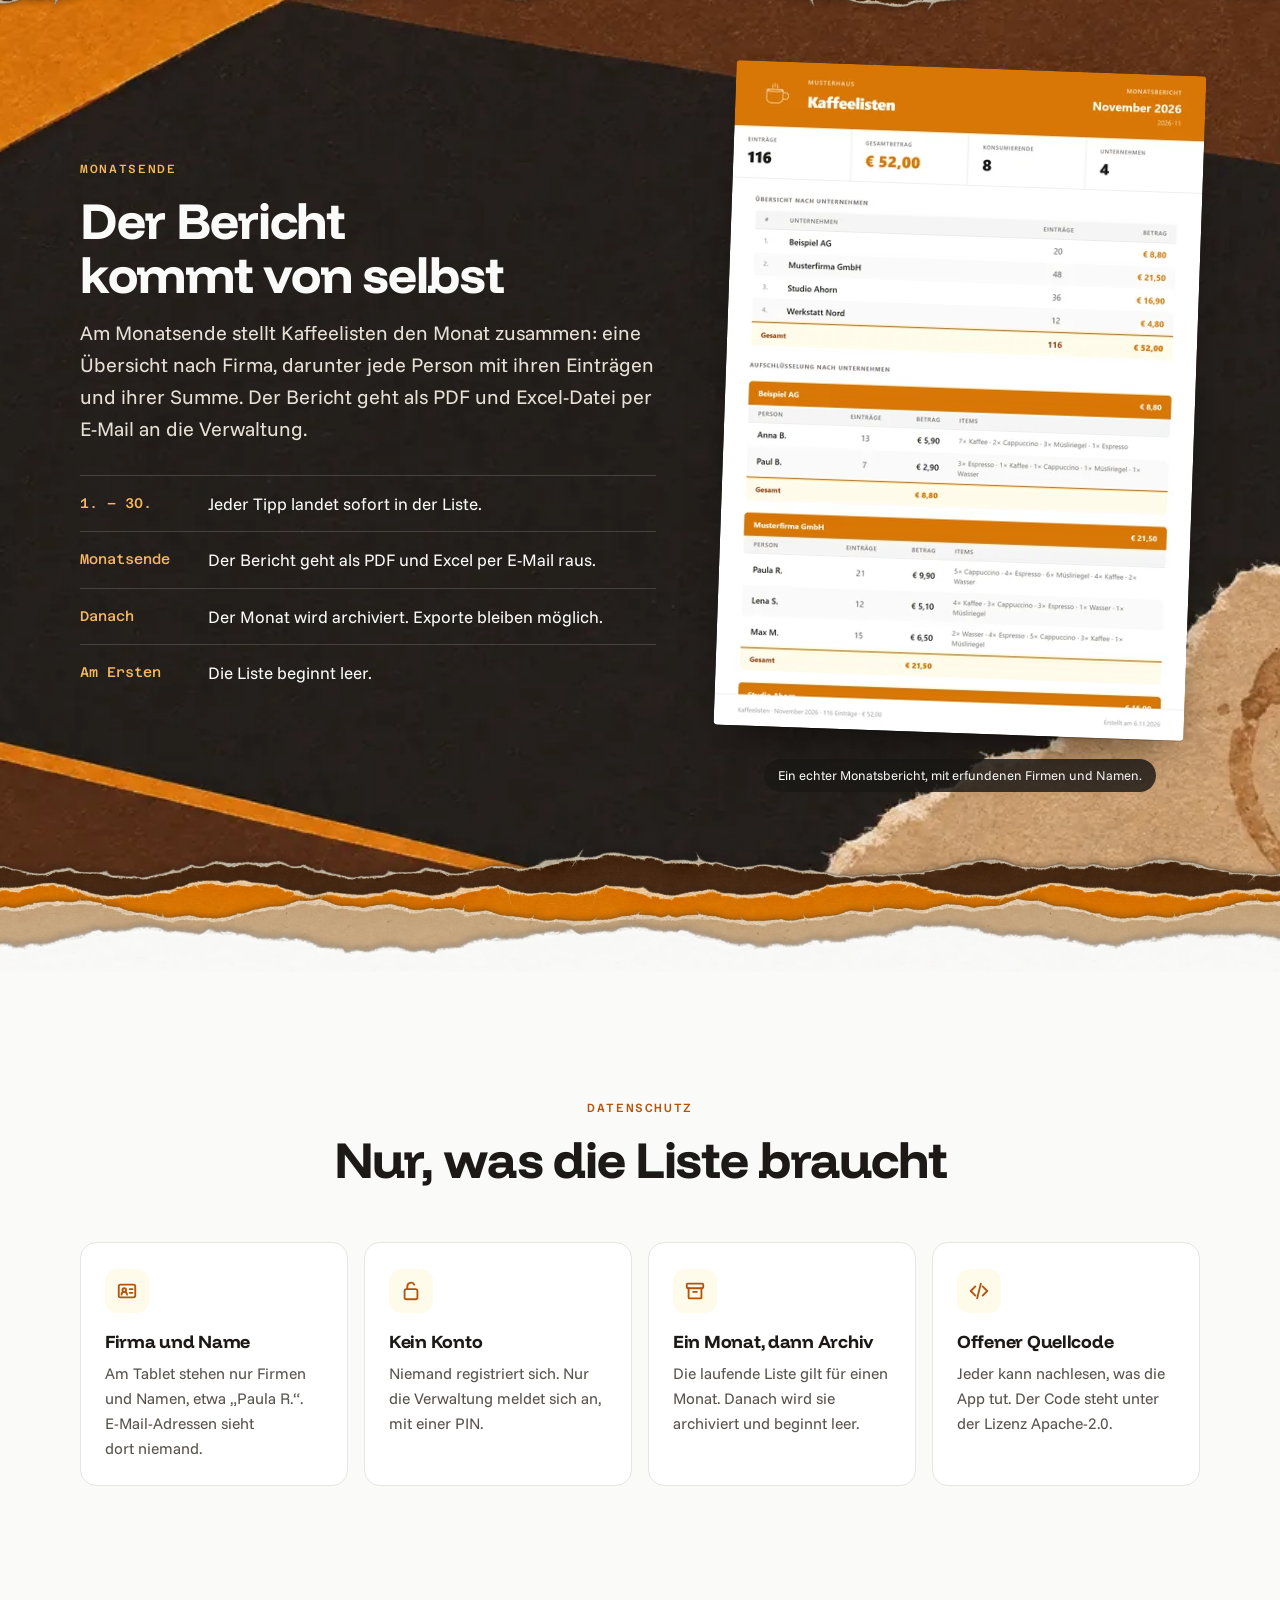
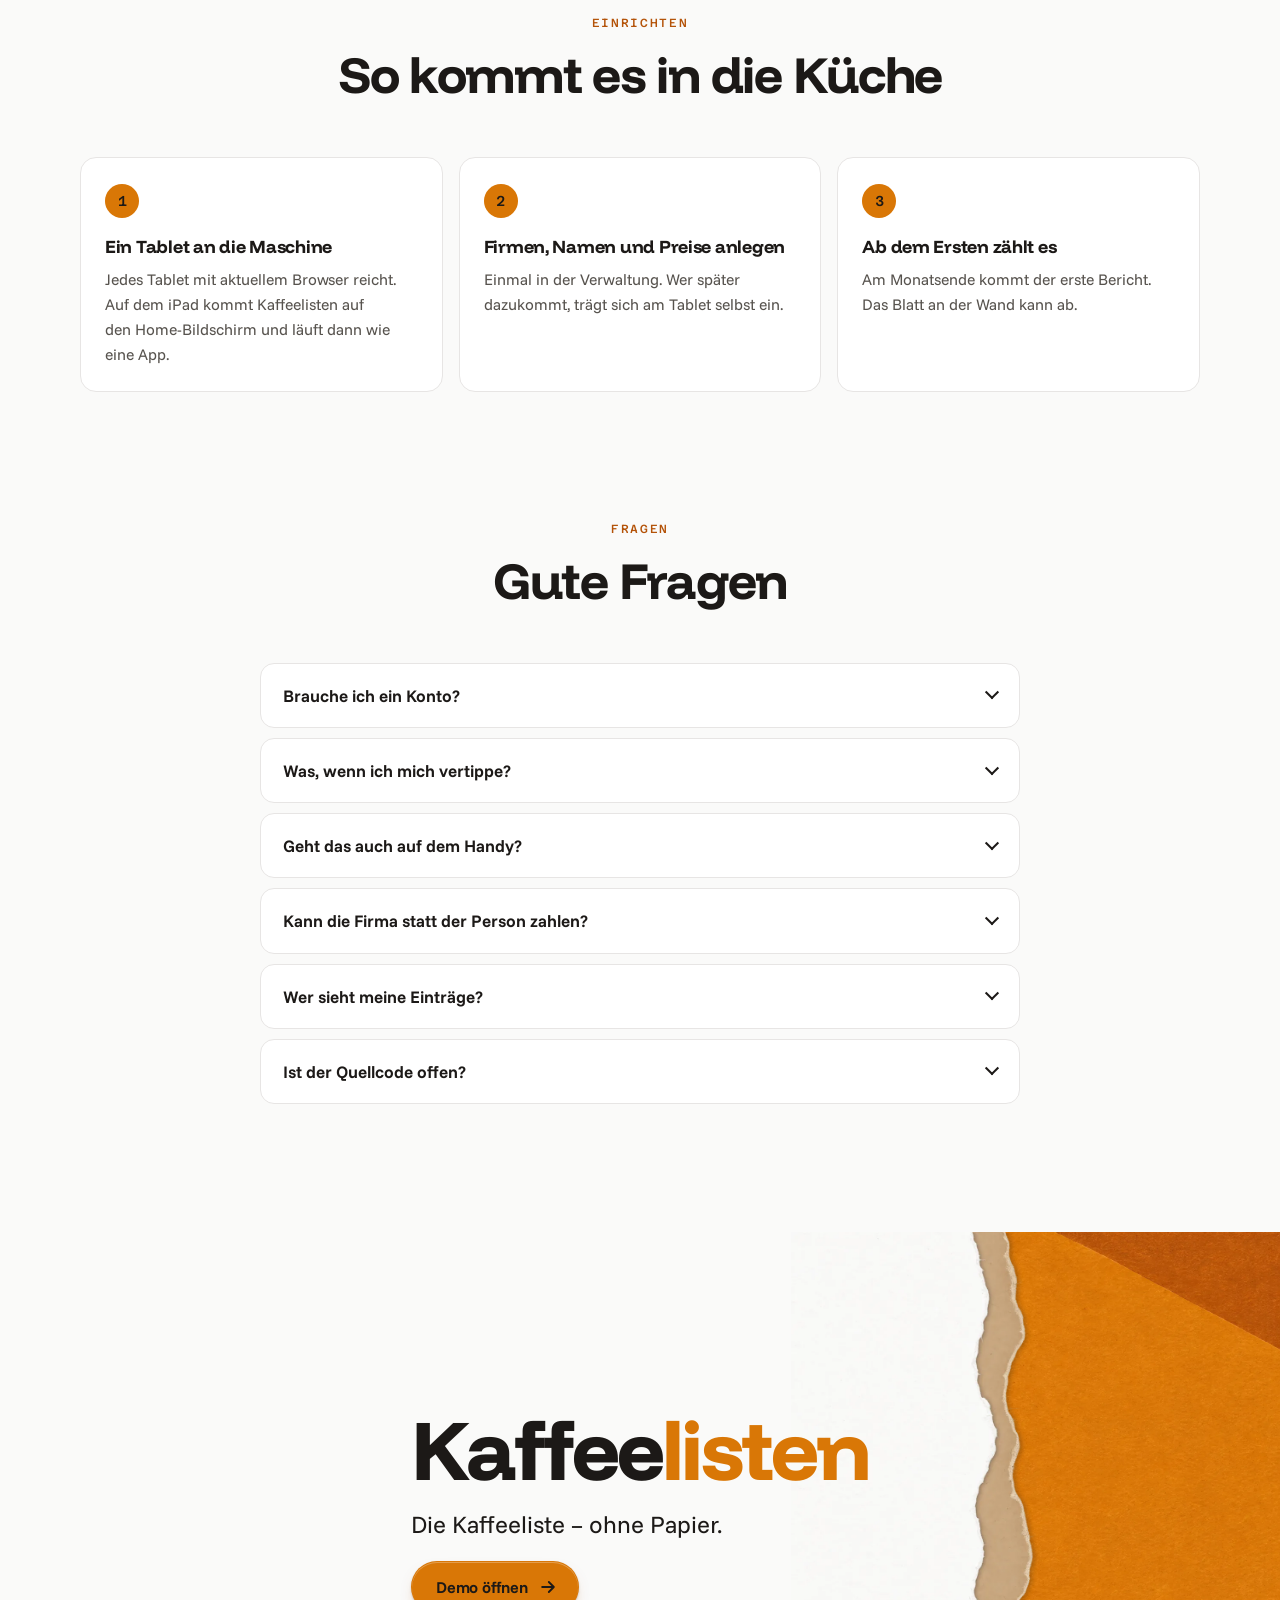
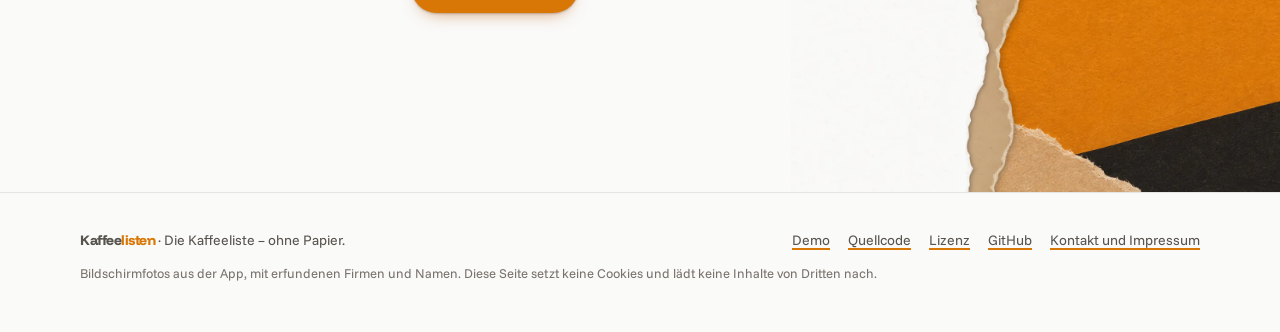
==== commit c2ba63b4: "feat: carry over what the room finder learned about ai crawlers llms.txt said the demo was deliberat" ====
--- a/index.html
+++ b/index.html
@@ -59,6 +59,31 @@
         "license": "https://www.apache.org/licenses/LICENSE-2.0",
         "publisher": {
           "@id": "https://kaffeelisten.de/#organization"
+        },
+        "isAccessibleForFree": true,
+        "offers": {
+          "@type": "Offer",
+          "price": "0",
+          "priceCurrency": "EUR"
+        },
+        "author": [
+          {
+            "@type": "Person",
+            "name": "Alexander Rudaev",
+            "url": "https://github.com/arudaev"
+          },
+          {
+            "@type": "Person",
+            "name": "Fares Elbermawy",
+            "url": "https://github.com/FaresM7"
+          }
+        ],
+        "sameAs": [
+          "https://github.com/kaffeelisten/kaffeelisten"
+        ],
+        "softwareHelp": {
+          "@type": "CreativeWork",
+          "url": "https://kaffeelisten.de/#fragen"
         }
       },
       {
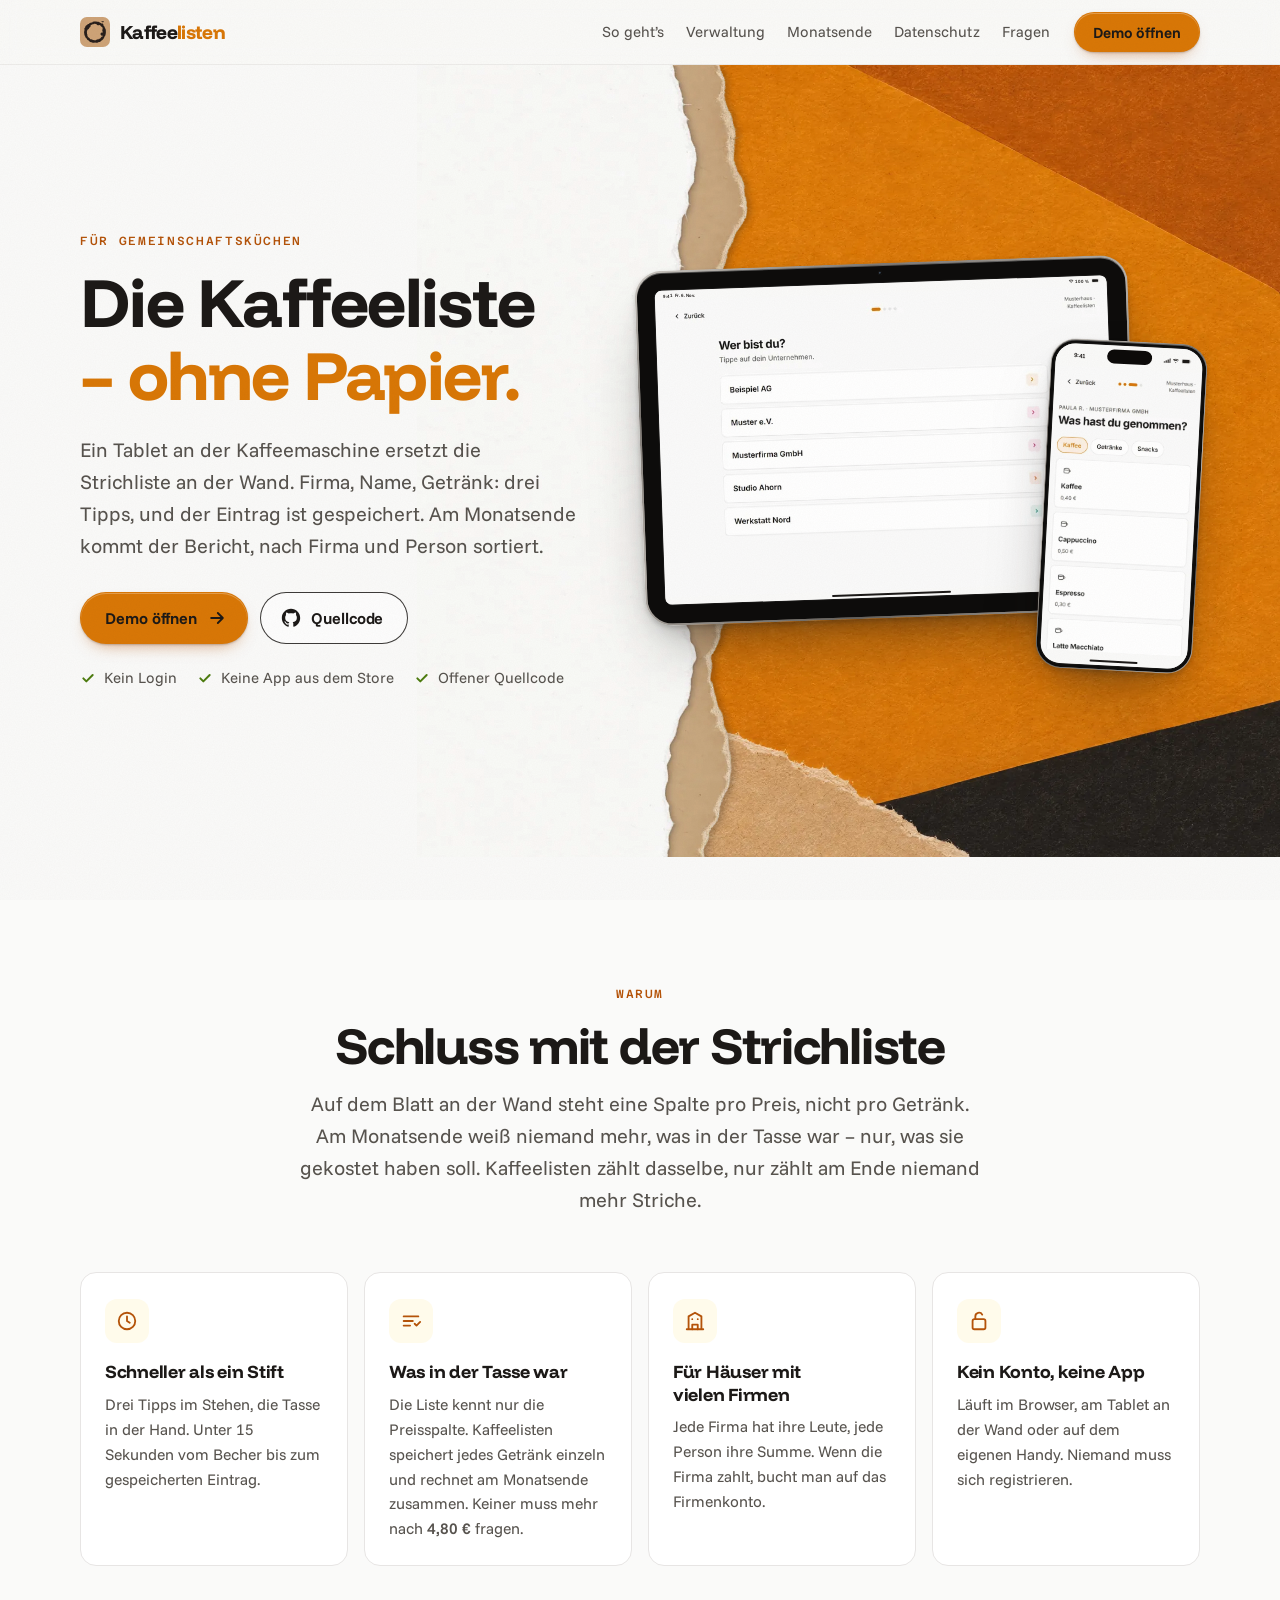
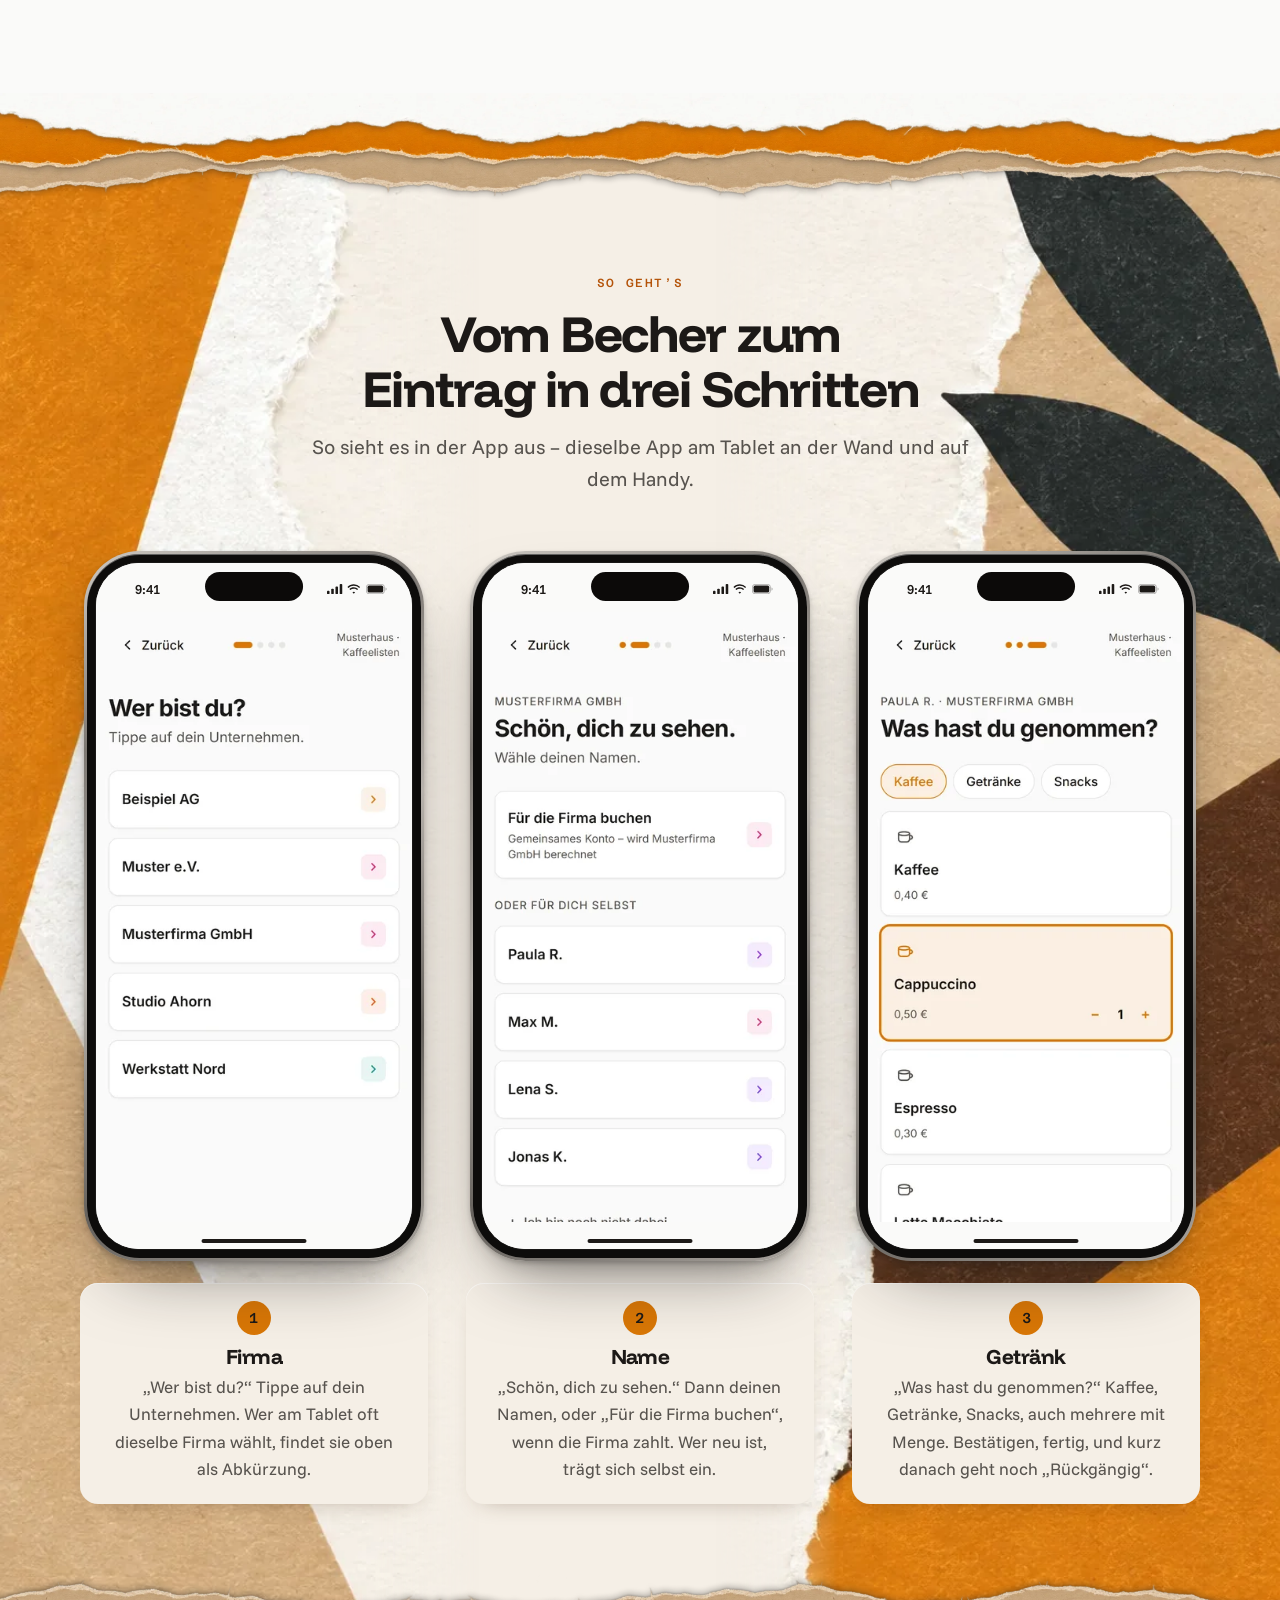
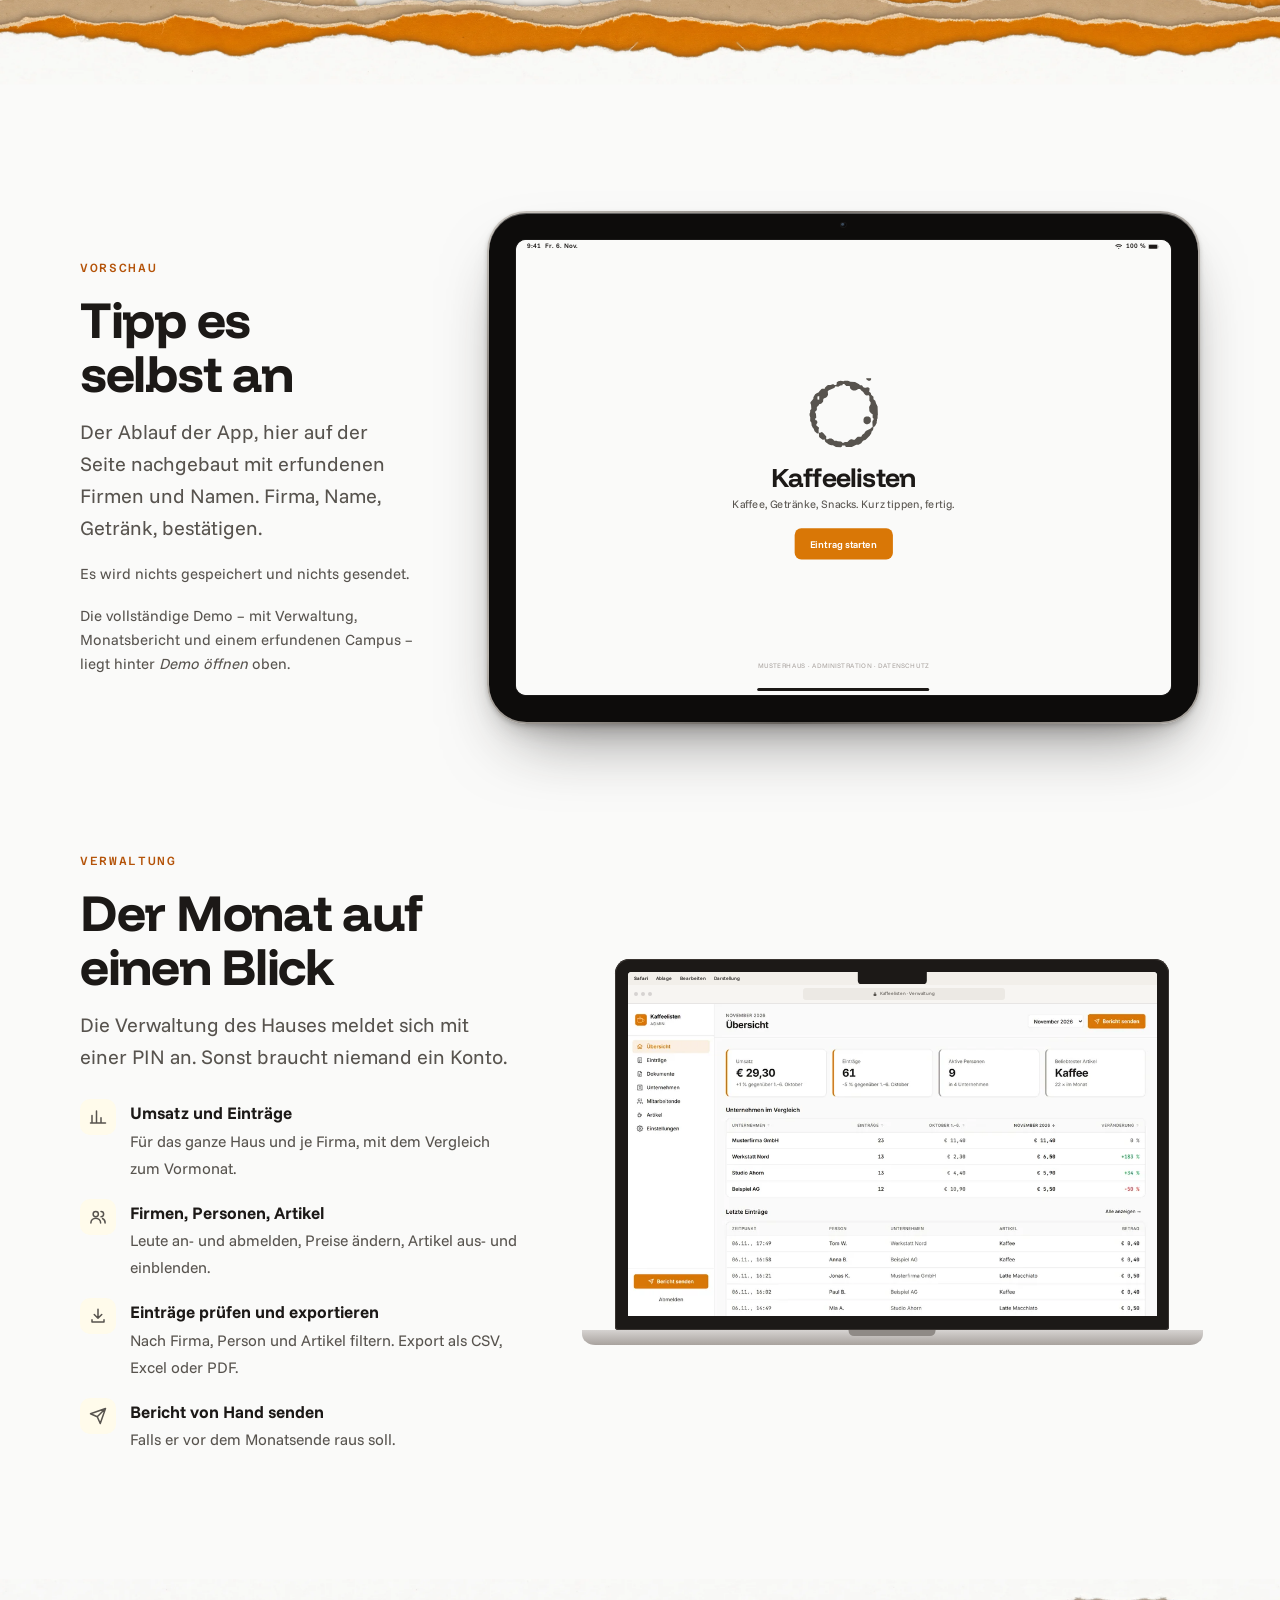
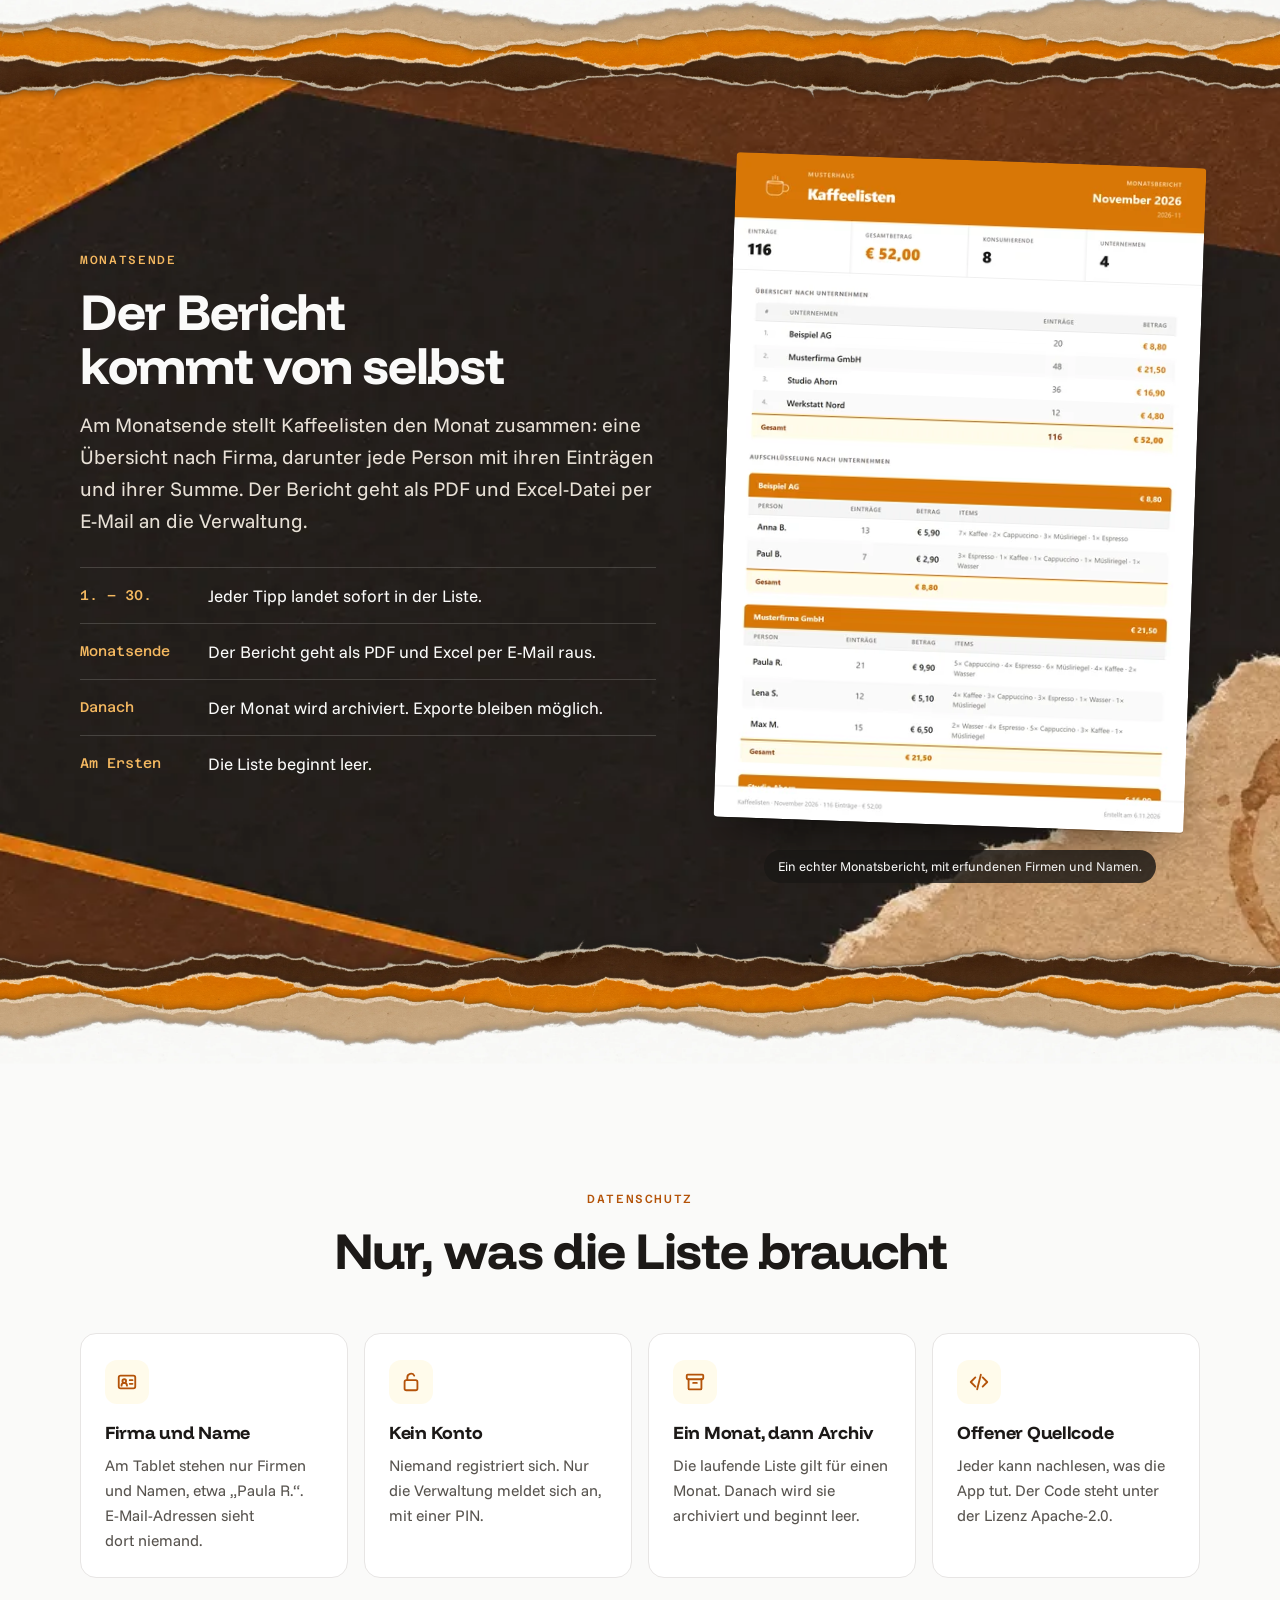
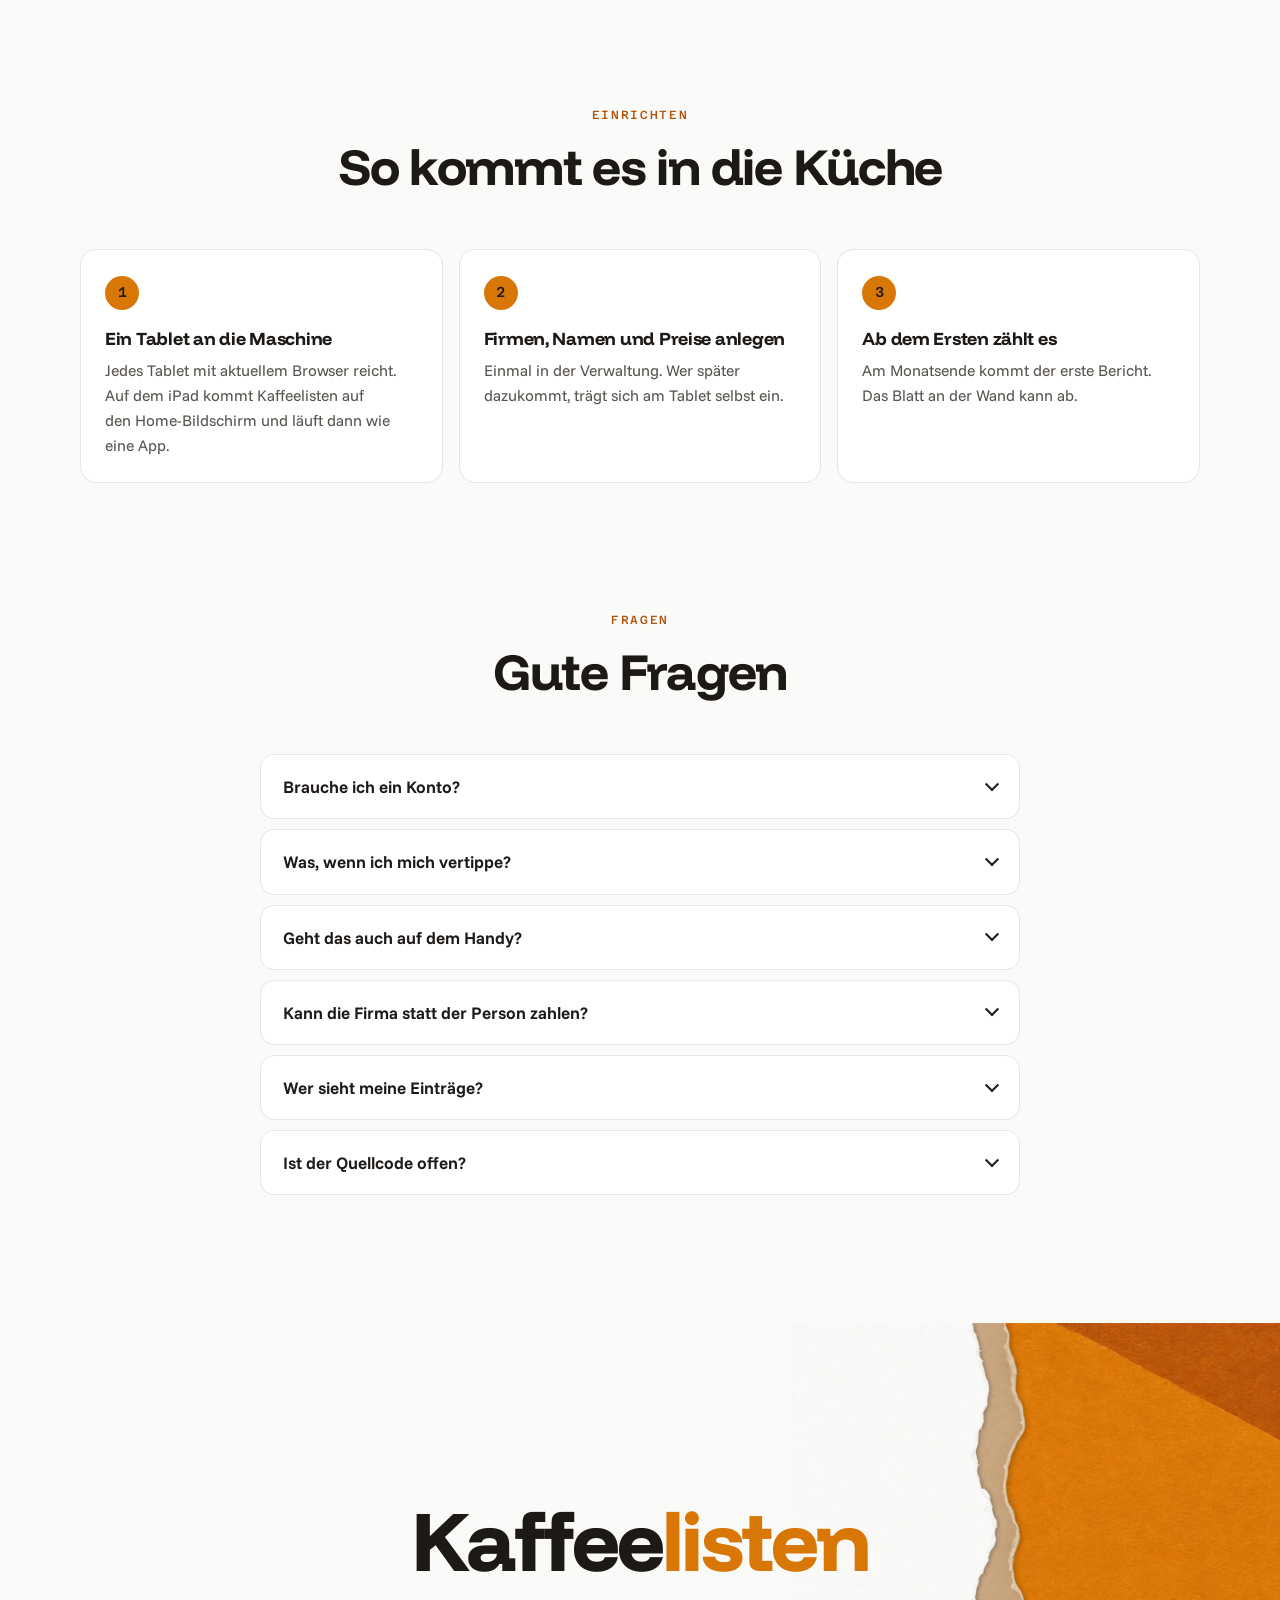
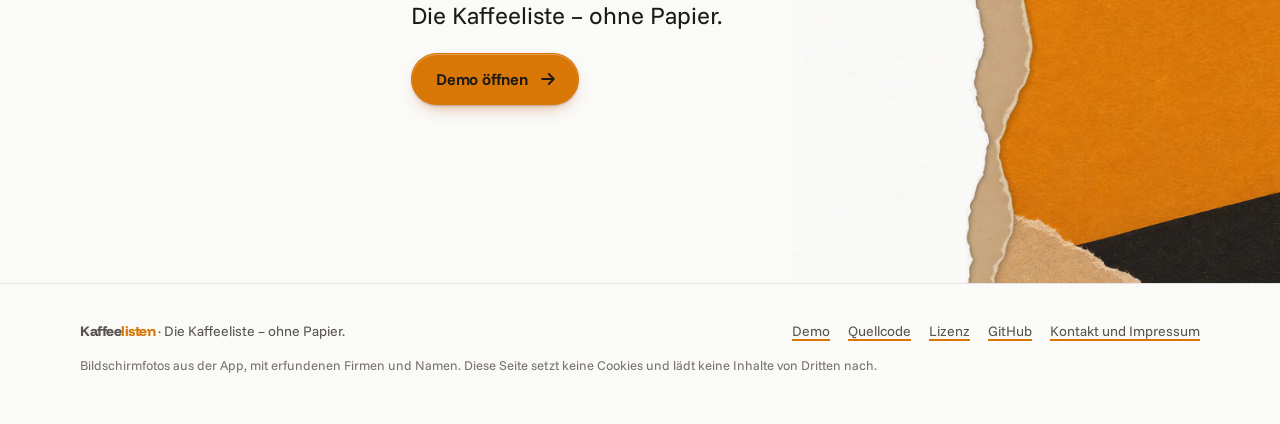
==== commit c6827607: "docs: say what the paper list cannot say The sheet taped beside a campus coffee machine has a column" ====
--- a/index.html
+++ b/index.html
@@ -170,8 +170,8 @@
   <main id="inhalt">
     <section class="hero" aria-labelledby="hero-title">
       <div class="hero__fill" aria-hidden="true"></div>
-      <img class="hero__tear" src="assets/layers/tear-hero-1480.webp" srcset="assets/layers/tear-hero-760.webp 760w, assets/layers/tear-hero-1480.webp 1480w" sizes="(min-width: 1200px) 480px, 40vw" alt="" aria-hidden="true">
-      <div class="hero__planes" aria-hidden="true"><img src="assets/layers/planes-2560.webp" srcset="assets/layers/planes-1280.webp 1280w, assets/layers/planes-2560.webp 2560w" sizes="60vw" alt=""></div>
+      <img class="hero__tear" src="assets/layers/tear-hero-1480.webp" width="1480" height="2560" srcset="assets/layers/tear-hero-760.webp 760w, assets/layers/tear-hero-1480.webp 1480w" sizes="(min-width: 1200px) 480px, 40vw" alt="" aria-hidden="true">
+      <div class="hero__planes" aria-hidden="true"><img src="assets/layers/planes-2560.webp" width="2560" height="1440" srcset="assets/layers/planes-1280.webp 1280w, assets/layers/planes-2560.webp 2560w" sizes="60vw" alt=""></div>
       <div class="wrap hero__grid">
         <div class="hero__copy">
           <p class="eyebrow">Für Gemeinschaftsküchen</p>
@@ -190,12 +190,12 @@
         <div class="hero__stage">
           <figure class="ipad" aria-label="Kaffeelisten auf einem iPad Air"><div class="device__body"><div class="screen">
   <div class="statusbar" aria-hidden="true"><span>9:41&nbsp;&nbsp;Fr. 6. Nov.</span><span class="sb-r"><svg viewBox="0 0 16 12" aria-hidden="true"><g fill="currentColor"><path d="M8 2.2c2.4 0 4.6.9 6.3 2.5l1.2-1.3A10.8 10.8 0 0 0 8 .4C5.1.4 2.5 1.5.5 3.4l1.2 1.3A9 9 0 0 1 8 2.2Z"/><path d="M8 5.6c1.5 0 2.9.6 4 1.6l1.2-1.3A7.6 7.6 0 0 0 8 3.8c-2 0-3.8.8-5.2 2.1L4 7.2a5.7 5.7 0 0 1 4-1.6Z"/><path d="M8 9c.6 0 1.1.2 1.6.6L8 11.6 6.4 9.6C6.9 9.2 7.4 9 8 9Z"/></g></svg><span>100&nbsp;%</span><svg viewBox="0 0 27 13" aria-hidden="true"><rect x=".5" y=".5" width="23" height="12" rx="3.5" fill="none" stroke="currentColor" opacity=".4"/><rect x="2" y="2" width="20" height="9" rx="2" fill="currentColor"/><path d="M25 4.5v4c.8-.3 1.3-1.1 1.3-2s-.5-1.7-1.3-2Z" fill="currentColor" opacity=".4"/></svg></span></div>
-  <img src="assets/app/ipad-2-firma-1180.webp" srcset="assets/app/ipad-2-firma-700.webp 700w, assets/app/ipad-2-firma-1180.webp 1180w" sizes="(min-width: 901px) 46vw, 86vw" alt="Das Tablet fragt: Wer bist du? Darunter fünf Firmen zur Auswahl." fetchpriority="high">
+  <img src="assets/app/ipad-2-firma-1180.webp" width="1180" height="776" srcset="assets/app/ipad-2-firma-700.webp 700w, assets/app/ipad-2-firma-1180.webp 1180w" sizes="(min-width: 901px) 46vw, 86vw" alt="Das Tablet fragt: Wer bist du? Darunter fünf Firmen zur Auswahl." fetchpriority="high">
   <div class="homebar" aria-hidden="true"></div>
 </div></div></figure>
           <figure class="iphone" aria-label="Kaffeelisten auf einem iPhone 17 Pro"><div class="device__body"><div class="screen">
   <div class="statusbar" aria-hidden="true"><span>9:41</span><span class="sb-r"><svg viewBox="0 0 18 12" aria-hidden="true"><g fill="currentColor"><rect x="0" y="8" width="3" height="4" rx="1"/><rect x="5" y="5.5" width="3" height="6.5" rx="1"/><rect x="10" y="3" width="3" height="9" rx="1"/><rect x="15" y="0" width="3" height="12" rx="1"/></g></svg><svg viewBox="0 0 16 12" aria-hidden="true"><g fill="currentColor"><path d="M8 2.2c2.4 0 4.6.9 6.3 2.5l1.2-1.3A10.8 10.8 0 0 0 8 .4C5.1.4 2.5 1.5.5 3.4l1.2 1.3A9 9 0 0 1 8 2.2Z"/><path d="M8 5.6c1.5 0 2.9.6 4 1.6l1.2-1.3A7.6 7.6 0 0 0 8 3.8c-2 0-3.8.8-5.2 2.1L4 7.2a5.7 5.7 0 0 1 4-1.6Z"/><path d="M8 9c.6 0 1.1.2 1.6.6L8 11.6 6.4 9.6C6.9 9.2 7.4 9 8 9Z"/></g></svg><svg viewBox="0 0 27 13" aria-hidden="true"><rect x=".5" y=".5" width="23" height="12" rx="3.5" fill="none" stroke="currentColor" opacity=".4"/><rect x="2" y="2" width="20" height="9" rx="2" fill="currentColor"/><path d="M25 4.5v4c.8-.3 1.3-1.1 1.3-2s-.5-1.7-1.3-2Z" fill="currentColor" opacity=".4"/></svg></span></div>
-  <img src="assets/app/phone-4-getraenk-804.webp" srcset="assets/app/phone-4-getraenk-402.webp 402w, assets/app/phone-4-getraenk-804.webp 804w" sizes="(min-width: 901px) 14vw, 29vw" alt="Auf dem Handy: Was hast du genommen? mit Kaffee, Cappuccino, Espresso und Latte Macchiato." fetchpriority="high">
+  <img src="assets/app/phone-4-getraenk-804.webp" width="804" height="1556" srcset="assets/app/phone-4-getraenk-402.webp 402w, assets/app/phone-4-getraenk-804.webp 804w" sizes="(min-width: 901px) 14vw, 29vw" alt="Auf dem Handy: Was hast du genommen? mit Kaffee, Cappuccino, Espresso und Latte Macchiato." fetchpriority="high">
   <div class="homebar" aria-hidden="true"></div>
 </div></div></figure>
         </div>
@@ -207,11 +207,11 @@
         <div class="head">
           <p class="eyebrow">Warum</p>
           <h2 id="warum-title">Schluss mit der Strichliste</h2>
-          <p class="lede">Die Liste an der Wand funktioniert seit Jahren, mehr schlecht als recht. Kaffeelisten macht dasselbe, nur zählt am Ende niemand mehr Striche.</p>
+          <p class="lede">Auf dem Blatt an der Wand steht eine Spalte pro Preis, nicht pro Getränk. Am Monatsende weiß niemand mehr, was in der Tasse war – nur, was sie gekostet haben soll. Kaffeelisten zählt dasselbe, nur zählt am Ende niemand mehr Striche.</p>
         </div>
         <div class="cards">
           <article class="card"><span class="icon"><svg viewBox="0 0 24 24" fill="none" stroke="currentColor" stroke-width="2" stroke-linecap="round" stroke-linejoin="round" aria-hidden="true"><circle cx="12" cy="12" r="9"/><path d="M12 7v5l3 2"/></svg></span><h3>Schneller als ein Stift</h3><p>Drei Tipps im Stehen, die Tasse in der Hand. Unter 15 Sekunden vom Becher bis zum gespeicherten Eintrag.</p></article>
-          <article class="card"><span class="icon"><svg viewBox="0 0 24 24" fill="none" stroke="currentColor" stroke-width="2" stroke-linecap="round" stroke-linejoin="round" aria-hidden="true"><path d="M4 7h16M4 12h10M4 17h7"/><path d="M16 15l2 2 4-4"/></svg></span><h3>Niemand geht mehr herum</h3><p>Am Monatsende rechnet Kaffeelisten zusammen. Keiner muss mehr nach <span class="num">4,80&nbsp;€</span> fragen.</p></article>
+          <article class="card"><span class="icon"><svg viewBox="0 0 24 24" fill="none" stroke="currentColor" stroke-width="2" stroke-linecap="round" stroke-linejoin="round" aria-hidden="true"><path d="M4 7h16M4 12h10M4 17h7"/><path d="M16 15l2 2 4-4"/></svg></span><h3>Was in der Tasse war</h3><p>Die Liste kennt nur die Preisspalte. Kaffeelisten speichert jedes Getränk einzeln und rechnet am Monatsende zusammen. Keiner muss mehr nach <span class="num">4,80&nbsp;€</span> fragen.</p></article>
           <article class="card"><span class="icon"><svg viewBox="0 0 24 24" fill="none" stroke="currentColor" stroke-width="2" stroke-linecap="round" stroke-linejoin="round" aria-hidden="true"><path d="M3 21h18M5 21V7l7-4 7 4v14"/><path d="M9 21v-5h6v5M9 10h.01M15 10h.01"/></svg></span><h3>Für Häuser mit vielen Firmen</h3><p>Jede Firma hat ihre Leute, jede Person ihre Summe. Wenn die Firma zahlt, bucht man auf das Firmenkonto.</p></article>
           <article class="card"><span class="icon"><svg viewBox="0 0 24 24" fill="none" stroke="currentColor" stroke-width="2" stroke-linecap="round" stroke-linejoin="round" aria-hidden="true"><rect x="5" y="10" width="14" height="11" rx="2"/><path d="M8 10V7a4 4 0 0 1 7.5-2"/></svg></span><h3>Kein Konto, keine App</h3><p>Läuft im Browser, am Tablet an der Wand oder auf dem eigenen Handy. Niemand muss sich registrieren.</p></article>
         </div>
@@ -231,7 +231,7 @@
         <div class="device-slot">
           <figure class="iphone" aria-label="Handy: Firma"><div class="device__body"><div class="screen">
   <div class="statusbar" aria-hidden="true"><span>9:41</span><span class="sb-r"><svg viewBox="0 0 18 12" aria-hidden="true"><g fill="currentColor"><rect x="0" y="8" width="3" height="4" rx="1"/><rect x="5" y="5.5" width="3" height="6.5" rx="1"/><rect x="10" y="3" width="3" height="9" rx="1"/><rect x="15" y="0" width="3" height="12" rx="1"/></g></svg><svg viewBox="0 0 16 12" aria-hidden="true"><g fill="currentColor"><path d="M8 2.2c2.4 0 4.6.9 6.3 2.5l1.2-1.3A10.8 10.8 0 0 0 8 .4C5.1.4 2.5 1.5.5 3.4l1.2 1.3A9 9 0 0 1 8 2.2Z"/><path d="M8 5.6c1.5 0 2.9.6 4 1.6l1.2-1.3A7.6 7.6 0 0 0 8 3.8c-2 0-3.8.8-5.2 2.1L4 7.2a5.7 5.7 0 0 1 4-1.6Z"/><path d="M8 9c.6 0 1.1.2 1.6.6L8 11.6 6.4 9.6C6.9 9.2 7.4 9 8 9Z"/></g></svg><svg viewBox="0 0 27 13" aria-hidden="true"><rect x=".5" y=".5" width="23" height="12" rx="3.5" fill="none" stroke="currentColor" opacity=".4"/><rect x="2" y="2" width="20" height="9" rx="2" fill="currentColor"/><path d="M25 4.5v4c.8-.3 1.3-1.1 1.3-2s-.5-1.7-1.3-2Z" fill="currentColor" opacity=".4"/></svg></span></div>
-  <img src="assets/app/phone-2-firma-804.webp" srcset="assets/app/phone-2-firma-402.webp 402w, assets/app/phone-2-firma-804.webp 804w" sizes="(min-width: 861px) 340px, min(100vw - 48px, 340px)" alt="Bildschirm Wer bist du? mit fünf Firmen zur Auswahl" loading="lazy" decoding="async">
+  <img src="assets/app/phone-2-firma-804.webp" width="804" height="1556" srcset="assets/app/phone-2-firma-402.webp 402w, assets/app/phone-2-firma-804.webp 804w" sizes="(min-width: 861px) 340px, min(100vw - 48px, 340px)" alt="Bildschirm Wer bist du? mit fünf Firmen zur Auswahl" loading="lazy" decoding="async">
   <div class="homebar" aria-hidden="true"></div>
 </div></div></figure>
         </div>
@@ -241,7 +241,7 @@
         <div class="device-slot">
           <figure class="iphone" aria-label="Handy: Name"><div class="device__body"><div class="screen">
   <div class="statusbar" aria-hidden="true"><span>9:41</span><span class="sb-r"><svg viewBox="0 0 18 12" aria-hidden="true"><g fill="currentColor"><rect x="0" y="8" width="3" height="4" rx="1"/><rect x="5" y="5.5" width="3" height="6.5" rx="1"/><rect x="10" y="3" width="3" height="9" rx="1"/><rect x="15" y="0" width="3" height="12" rx="1"/></g></svg><svg viewBox="0 0 16 12" aria-hidden="true"><g fill="currentColor"><path d="M8 2.2c2.4 0 4.6.9 6.3 2.5l1.2-1.3A10.8 10.8 0 0 0 8 .4C5.1.4 2.5 1.5.5 3.4l1.2 1.3A9 9 0 0 1 8 2.2Z"/><path d="M8 5.6c1.5 0 2.9.6 4 1.6l1.2-1.3A7.6 7.6 0 0 0 8 3.8c-2 0-3.8.8-5.2 2.1L4 7.2a5.7 5.7 0 0 1 4-1.6Z"/><path d="M8 9c.6 0 1.1.2 1.6.6L8 11.6 6.4 9.6C6.9 9.2 7.4 9 8 9Z"/></g></svg><svg viewBox="0 0 27 13" aria-hidden="true"><rect x=".5" y=".5" width="23" height="12" rx="3.5" fill="none" stroke="currentColor" opacity=".4"/><rect x="2" y="2" width="20" height="9" rx="2" fill="currentColor"/><path d="M25 4.5v4c.8-.3 1.3-1.1 1.3-2s-.5-1.7-1.3-2Z" fill="currentColor" opacity=".4"/></svg></span></div>
-  <img src="assets/app/phone-3-name-804.webp" srcset="assets/app/phone-3-name-402.webp 402w, assets/app/phone-3-name-804.webp 804w" sizes="(min-width: 861px) 340px, min(100vw - 48px, 340px)" alt="Bildschirm Schön, dich zu sehen. mit Für die Firma buchen und vier Namen" loading="lazy" decoding="async">
+  <img src="assets/app/phone-3-name-804.webp" width="804" height="1556" srcset="assets/app/phone-3-name-402.webp 402w, assets/app/phone-3-name-804.webp 804w" sizes="(min-width: 861px) 340px, min(100vw - 48px, 340px)" alt="Bildschirm Schön, dich zu sehen. mit Für die Firma buchen und vier Namen" loading="lazy" decoding="async">
   <div class="homebar" aria-hidden="true"></div>
 </div></div></figure>
         </div>
@@ -251,7 +251,7 @@
         <div class="device-slot">
           <figure class="iphone" aria-label="Handy: Getränk"><div class="device__body"><div class="screen">
   <div class="statusbar" aria-hidden="true"><span>9:41</span><span class="sb-r"><svg viewBox="0 0 18 12" aria-hidden="true"><g fill="currentColor"><rect x="0" y="8" width="3" height="4" rx="1"/><rect x="5" y="5.5" width="3" height="6.5" rx="1"/><rect x="10" y="3" width="3" height="9" rx="1"/><rect x="15" y="0" width="3" height="12" rx="1"/></g></svg><svg viewBox="0 0 16 12" aria-hidden="true"><g fill="currentColor"><path d="M8 2.2c2.4 0 4.6.9 6.3 2.5l1.2-1.3A10.8 10.8 0 0 0 8 .4C5.1.4 2.5 1.5.5 3.4l1.2 1.3A9 9 0 0 1 8 2.2Z"/><path d="M8 5.6c1.5 0 2.9.6 4 1.6l1.2-1.3A7.6 7.6 0 0 0 8 3.8c-2 0-3.8.8-5.2 2.1L4 7.2a5.7 5.7 0 0 1 4-1.6Z"/><path d="M8 9c.6 0 1.1.2 1.6.6L8 11.6 6.4 9.6C6.9 9.2 7.4 9 8 9Z"/></g></svg><svg viewBox="0 0 27 13" aria-hidden="true"><rect x=".5" y=".5" width="23" height="12" rx="3.5" fill="none" stroke="currentColor" opacity=".4"/><rect x="2" y="2" width="20" height="9" rx="2" fill="currentColor"/><path d="M25 4.5v4c.8-.3 1.3-1.1 1.3-2s-.5-1.7-1.3-2Z" fill="currentColor" opacity=".4"/></svg></span></div>
-  <img src="assets/app/phone-5-gewaehlt-804.webp" srcset="assets/app/phone-5-gewaehlt-402.webp 402w, assets/app/phone-5-gewaehlt-804.webp 804w" sizes="(min-width: 861px) 340px, min(100vw - 48px, 340px)" alt="Bildschirm Was hast du genommen? mit einem ausgewählten Cappuccino" loading="lazy" decoding="async">
+  <img src="assets/app/phone-5-gewaehlt-804.webp" width="804" height="1556" srcset="assets/app/phone-5-gewaehlt-402.webp 402w, assets/app/phone-5-gewaehlt-804.webp 804w" sizes="(min-width: 861px) 340px, min(100vw - 48px, 340px)" alt="Bildschirm Was hast du genommen? mit einem ausgewählten Cappuccino" loading="lazy" decoding="async">
   <div class="homebar" aria-hidden="true"></div>
 </div></div></figure>
         </div>
@@ -303,14 +303,14 @@
           <figure class="mac" aria-label="Die Verwaltung auf einem MacBook Air"><div class="lid"><div class="screen">
   <div class="menubar" aria-hidden="true"><span>Safari</span><span>Ablage</span><span>Bearbeiten</span><span>Darstellung</span></div>
   <div class="toolbar" aria-hidden="true"><span class="lights"><i></i><i></i><i></i></span><span class="url"><svg viewBox="0 0 12 14" aria-hidden="true"><path fill="currentColor" d="M3 6V4a3 3 0 1 1 6 0v2h.5A1.5 1.5 0 0 1 11 7.5v5A1.5 1.5 0 0 1 9.5 14h-7A1.5 1.5 0 0 1 1 12.5v-5A1.5 1.5 0 0 1 2.5 6H3Zm1.5 0h3V4a1.5 1.5 0 1 0-3 0v2Z"/></svg><span>Kaffeelisten · Verwaltung</span></span></div>
-  <img src="assets/app/mac-admin-1470.webp" srcset="assets/app/mac-admin-900.webp 900w, assets/app/mac-admin-1470.webp 1470w" sizes="(min-width: 900px) 56vw, 92vw" alt="Die Übersicht der Verwaltung: Umsatz, Einträge, aktive Personen, beliebtester Artikel, Unternehmen im Vergleich und die letzten Einträge." loading="lazy" decoding="async">
+  <img src="assets/app/mac-admin-1470.webp" width="1470" height="867" srcset="assets/app/mac-admin-900.webp 900w, assets/app/mac-admin-1470.webp 1470w" sizes="(min-width: 900px) 56vw, 92vw" alt="Die Übersicht der Verwaltung: Umsatz, Einträge, aktive Personen, beliebtester Artikel, Unternehmen im Vergleich und die letzten Einträge." loading="lazy" decoding="async">
 </div></div><div class="base" aria-hidden="true"></div></figure>
         </div>
       </div>
     </section>
 
     <section id="monatsende" class="band band--dark" aria-labelledby="monat-title">
-      <div class="band__bg" aria-hidden="true"><img src="assets/layers/band-dark-2560.webp" srcset="assets/layers/band-dark-1280.webp 1280w, assets/layers/band-dark-2560.webp 2560w" sizes="100vw" alt="" loading="lazy"></div>
+      <div class="band__bg" aria-hidden="true"><img src="assets/layers/band-dark-2560.webp" width="2560" height="1440" srcset="assets/layers/band-dark-1280.webp 1280w, assets/layers/band-dark-2560.webp 2560w" sizes="100vw" alt="" loading="lazy"></div>
       <div class="wrap month">
         <div>
           <p class="eyebrow">Monatsende</p>
@@ -379,8 +379,8 @@
 
     <section class="closing" aria-labelledby="schluss-title">
       <div class="hero__fill" aria-hidden="true"></div>
-      <img class="hero__tear" src="assets/layers/tear-hero-1480.webp" srcset="assets/layers/tear-hero-760.webp 760w, assets/layers/tear-hero-1480.webp 1480w" sizes="(min-width: 1200px) 480px, 40vw" alt="" aria-hidden="true" loading="lazy">
-      <div class="hero__planes" aria-hidden="true"><img src="assets/layers/planes-2560.webp" srcset="assets/layers/planes-1280.webp 1280w, assets/layers/planes-2560.webp 2560w" sizes="50vw" alt="" loading="lazy"></div>
+      <img class="hero__tear" src="assets/layers/tear-hero-1480.webp" width="1480" height="2560" srcset="assets/layers/tear-hero-760.webp 760w, assets/layers/tear-hero-1480.webp 1480w" sizes="(min-width: 1200px) 480px, 40vw" alt="" aria-hidden="true" loading="lazy">
+      <div class="hero__planes" aria-hidden="true"><img src="assets/layers/planes-2560.webp" width="2560" height="1440" srcset="assets/layers/planes-1280.webp 1280w, assets/layers/planes-2560.webp 2560w" sizes="50vw" alt="" loading="lazy"></div>
       <div class="wrap">
         <div class="closing__copy">
           <h2 id="schluss-title" class="wordmark">Kaffee<span class="am">listen</span></h2>
--- a/styles.css
+++ b/styles.css
@@ -402,8 +402,11 @@
 .iphone .kiosk { width: 402px; height: 778px; }
 .kiosk button { -webkit-tap-highlight-color: transparent; }
 .k-start { flex: 1; display: flex; flex-direction: column; align-items: center; justify-content: center; gap: 28px; position: relative; padding: 24px; text-align: center; }
-.k-start svg { width: 160px; height: auto; color: #57534E; }
-.iphone .k-start svg { width: 112px; }
+/* Sized by height, not width. The cup was a 200x160 box and the ring is 239x241,
+   so holding the width made the mark 26% taller and pushed the flex column it sits
+   in. 128px and 90px are the heights the old mark rendered at. */
+.k-start svg { width: auto; height: 128px; color: #57534E; }
+.iphone .k-start svg { width: auto; height: 90px; }
 .k-start h3 { font-size: 48px; font-weight: 700; letter-spacing: -0.025em; line-height: 1; }
 .iphone .k-start h3 { font-size: 30px; }
 .k-start p { font-size: 20px; color: #57534E; margin-top: 10px; }
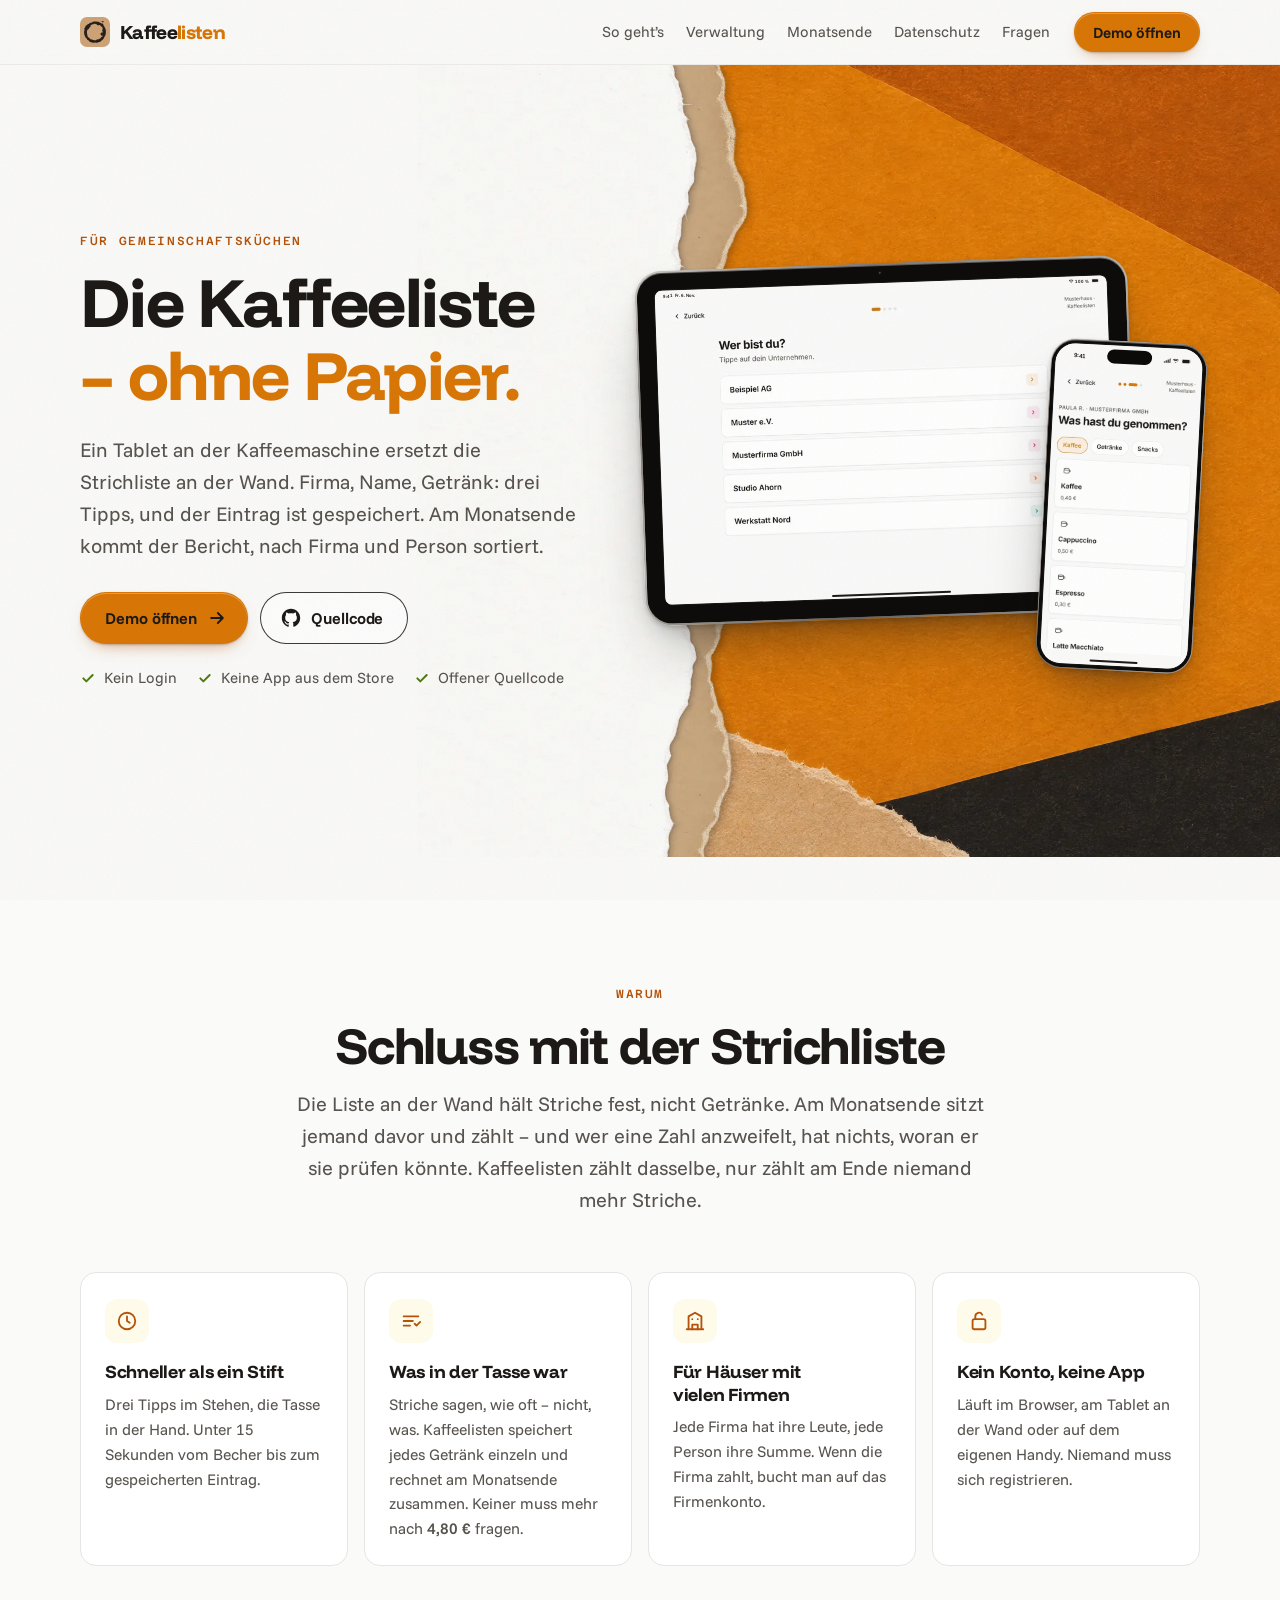
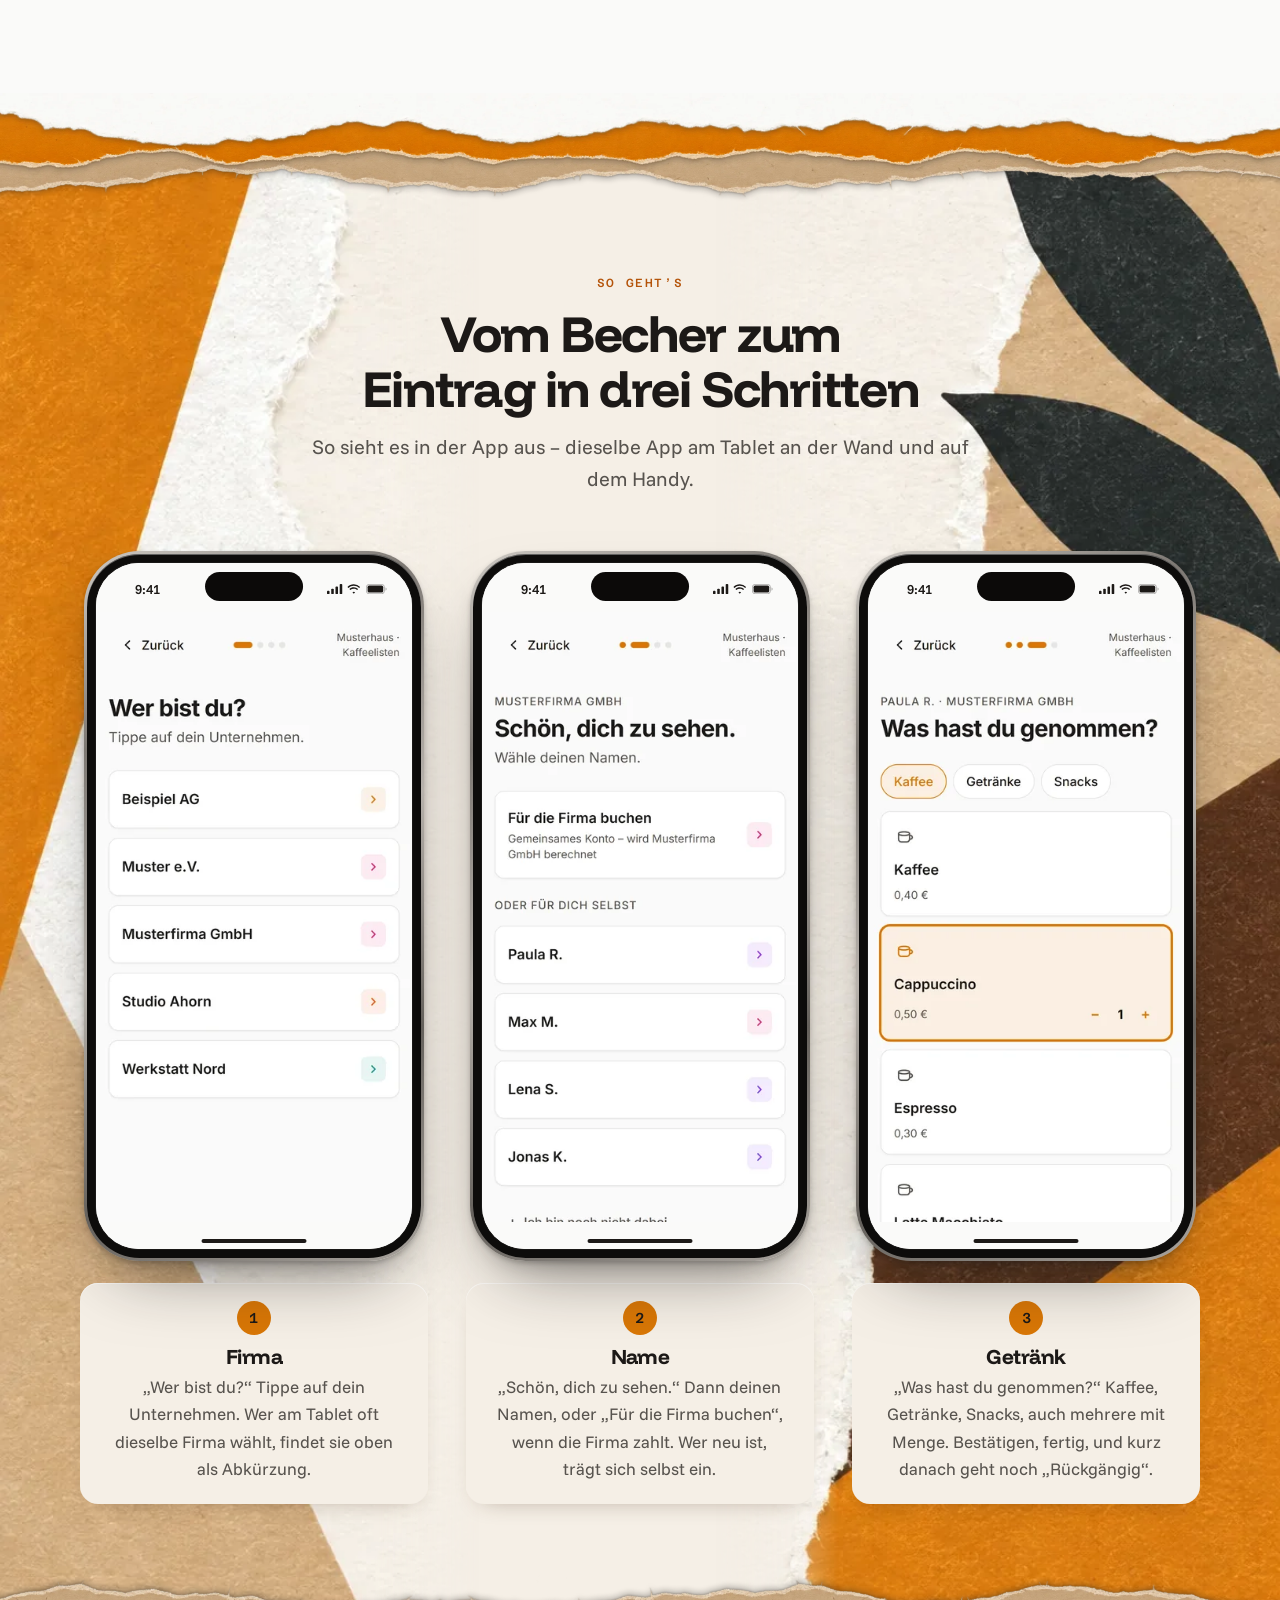
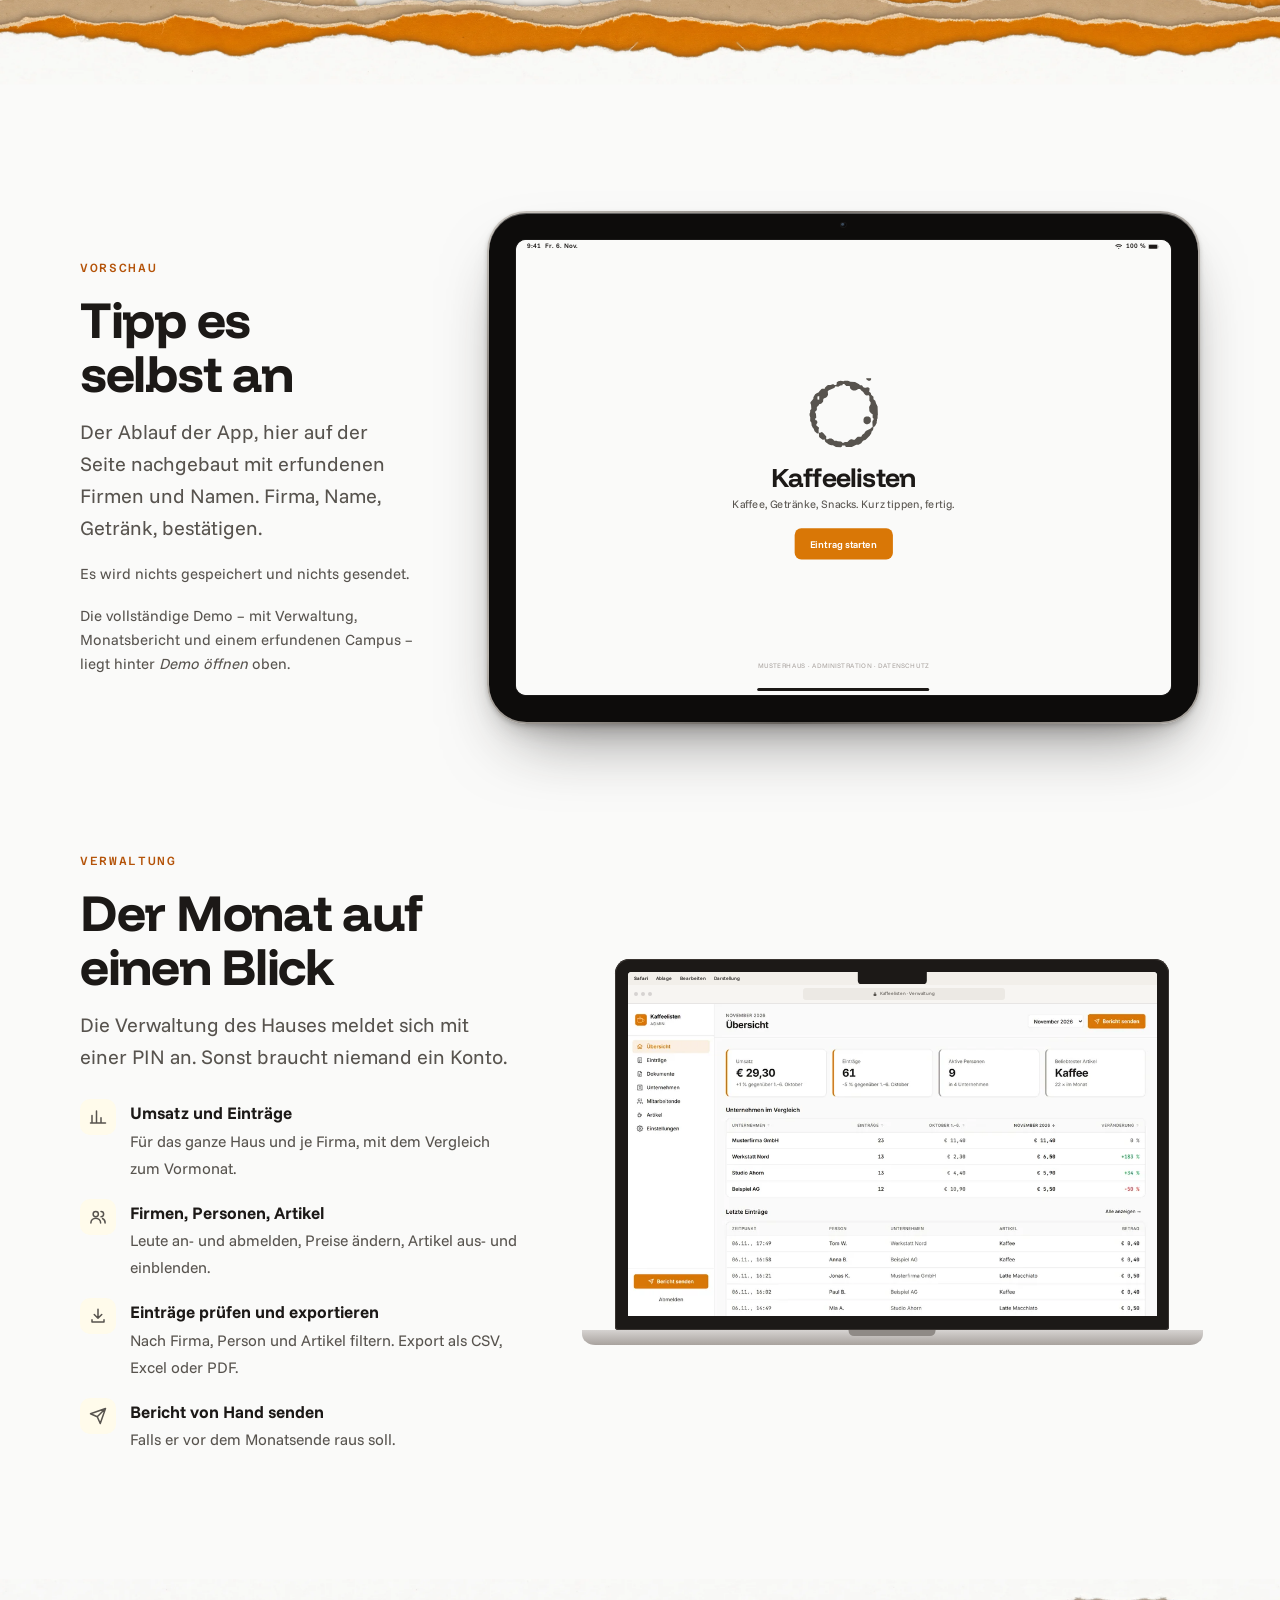
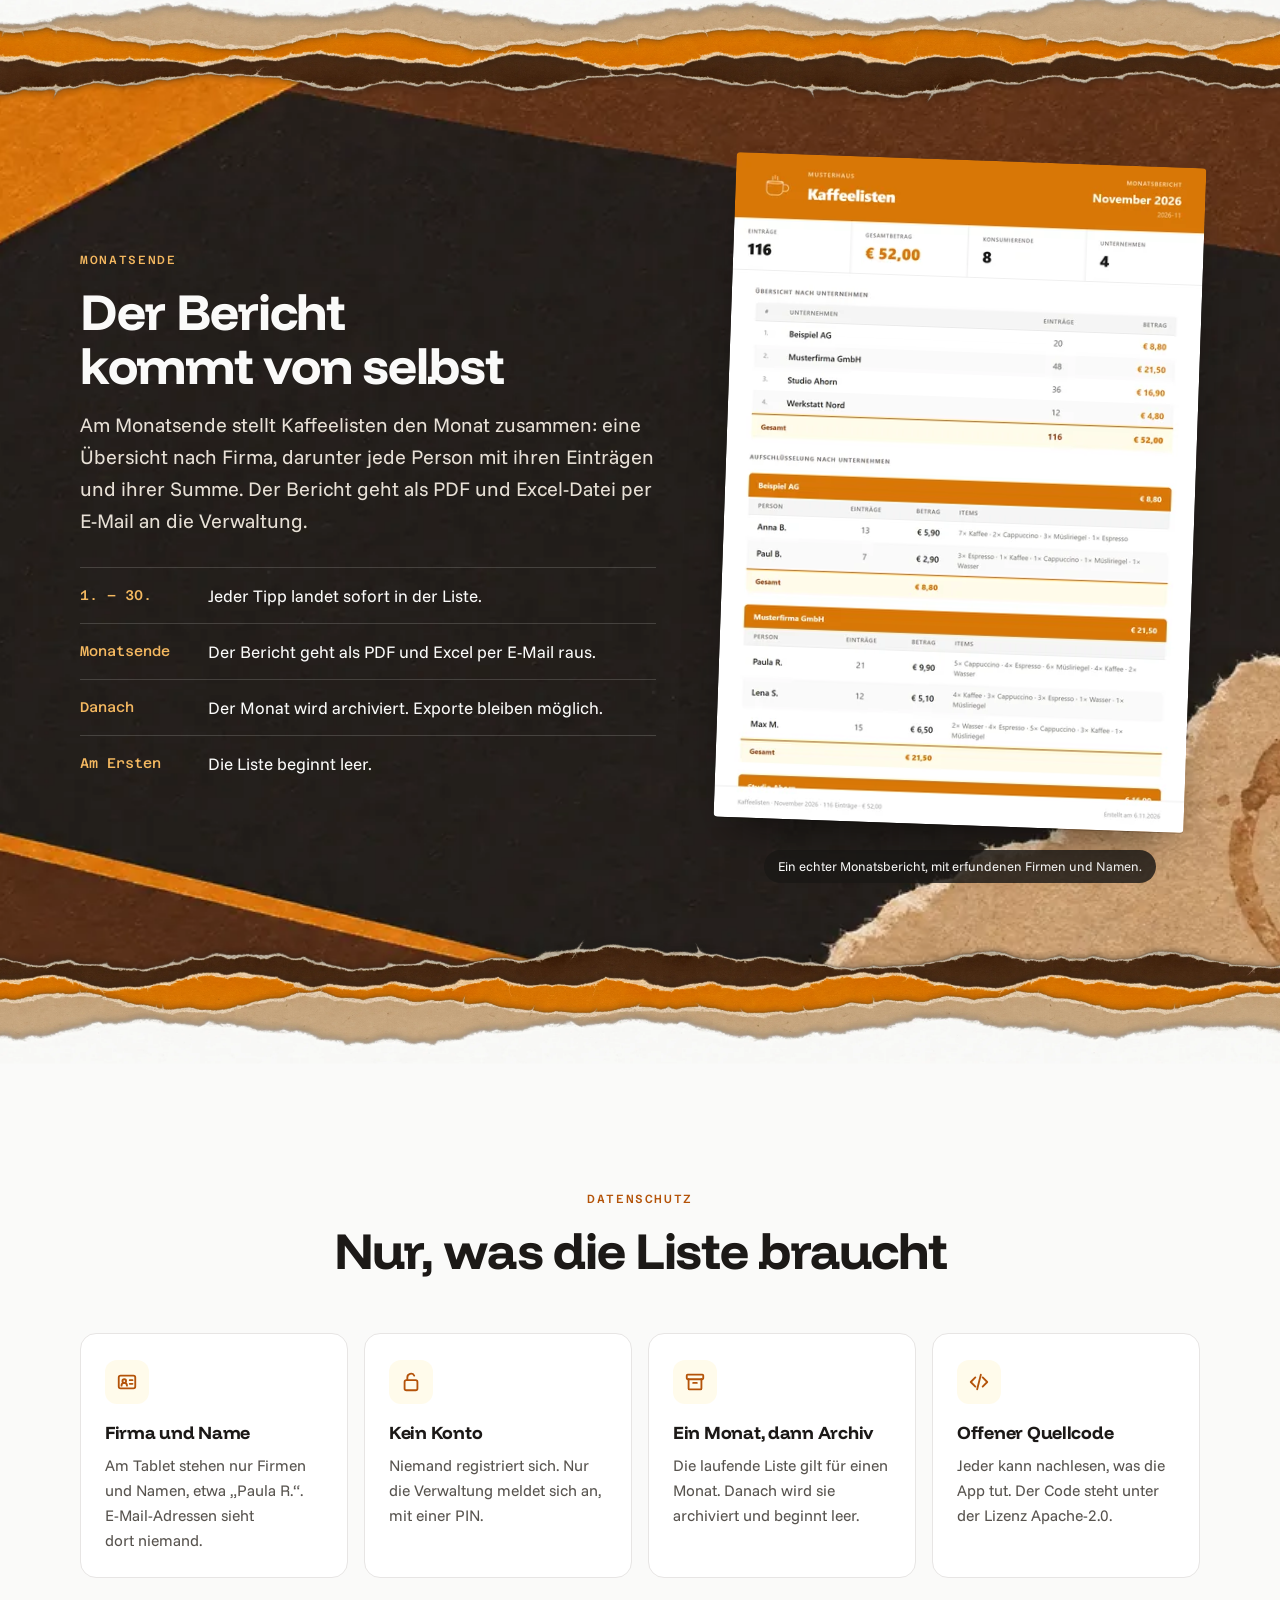
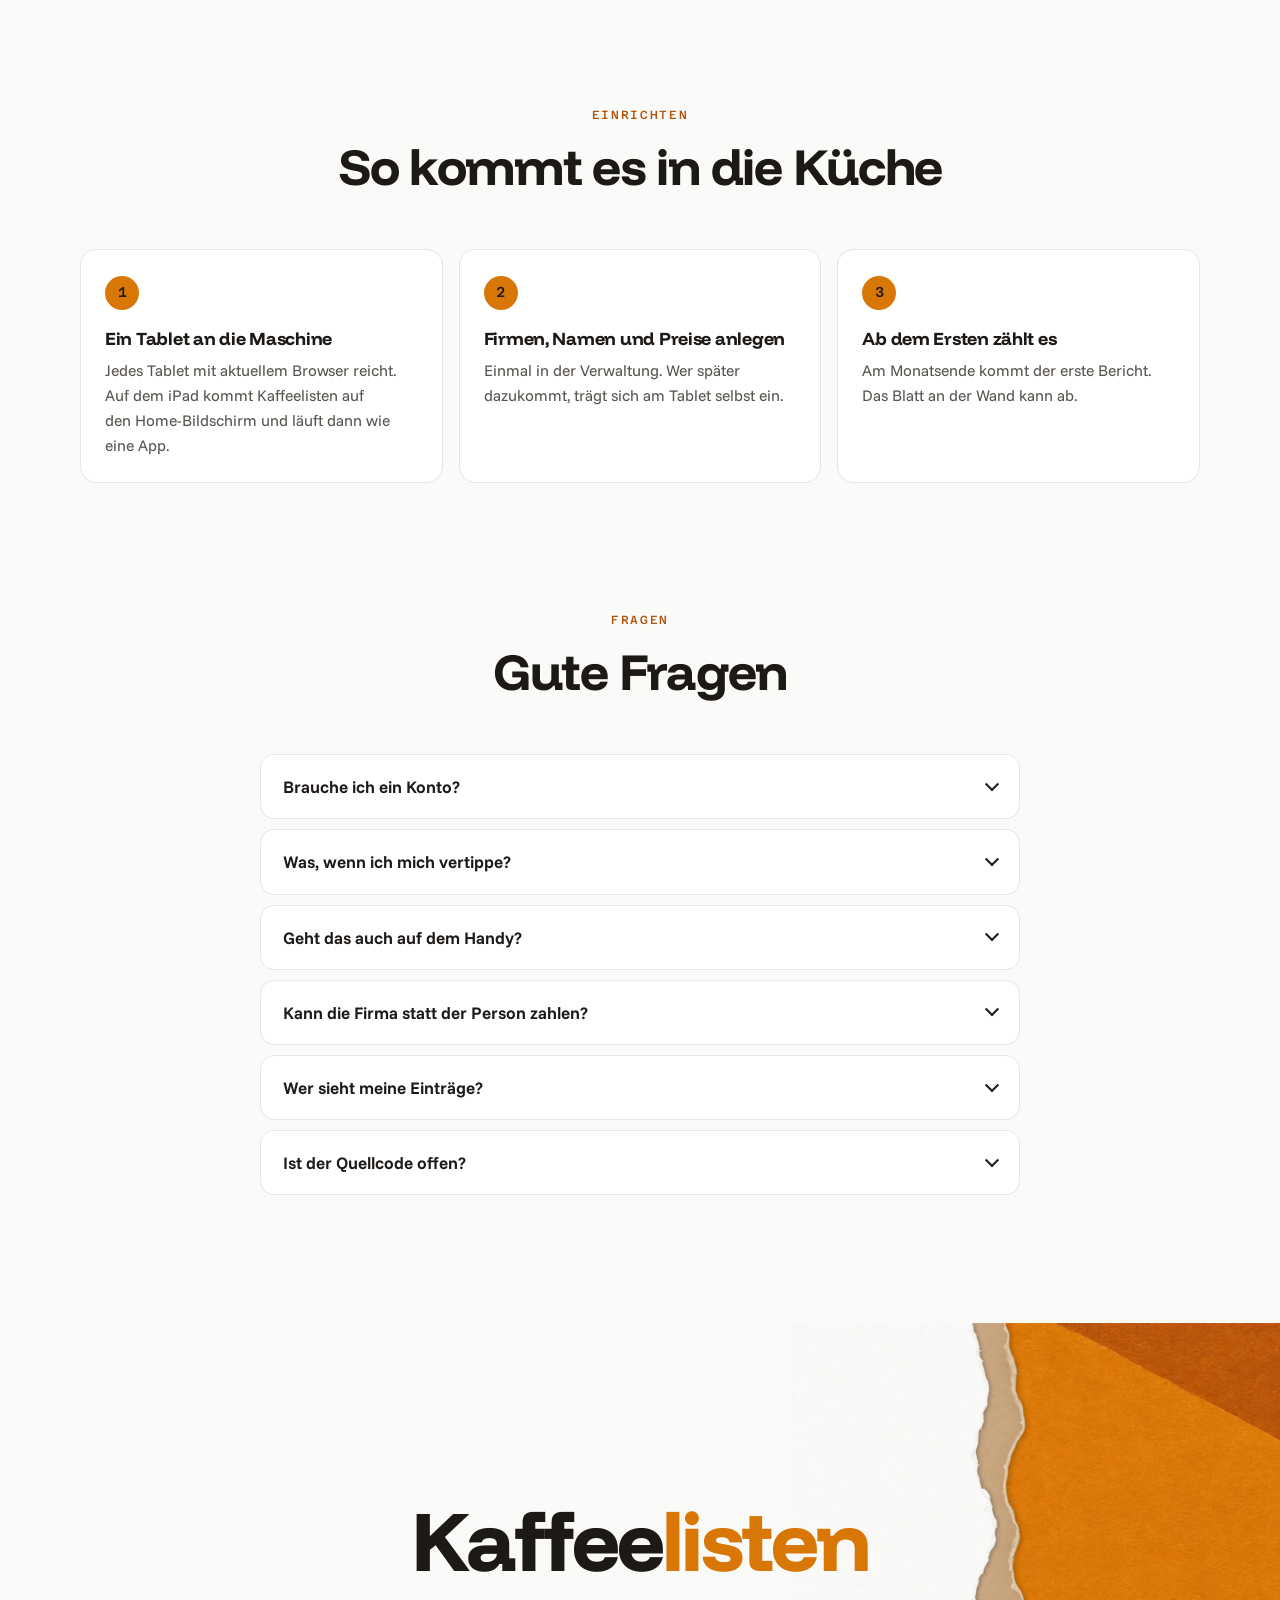
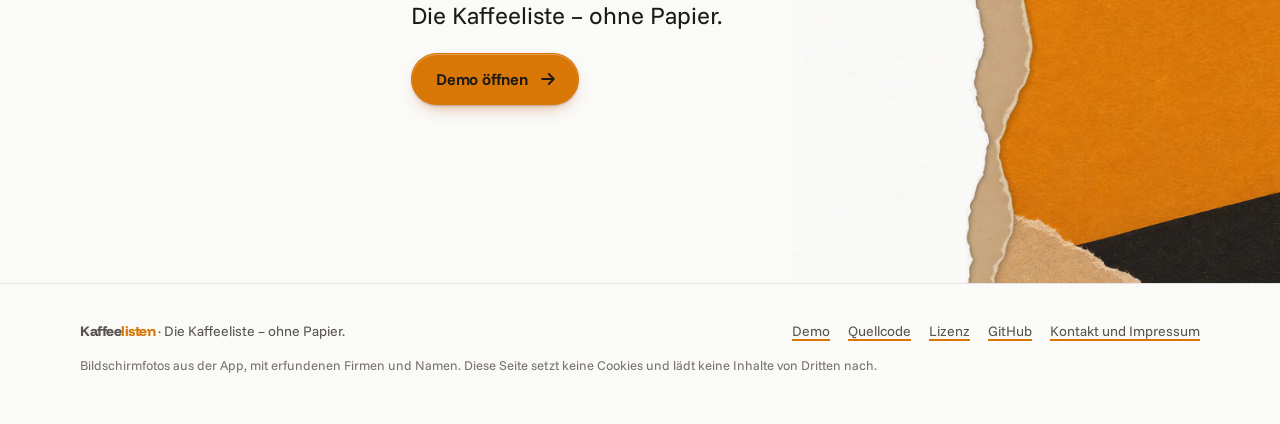
==== commit 7bfd19e1: "docs: make the point about strokes, not about one tariff The first version of this said a paper list" ====
--- a/index.html
+++ b/index.html
@@ -207,11 +207,11 @@
         <div class="head">
           <p class="eyebrow">Warum</p>
           <h2 id="warum-title">Schluss mit der Strichliste</h2>
-          <p class="lede">Auf dem Blatt an der Wand steht eine Spalte pro Preis, nicht pro Getränk. Am Monatsende weiß niemand mehr, was in der Tasse war – nur, was sie gekostet haben soll. Kaffeelisten zählt dasselbe, nur zählt am Ende niemand mehr Striche.</p>
+          <p class="lede">Die Liste an der Wand hält Striche fest, nicht Getränke. Am Monatsende sitzt jemand davor und zählt – und wer eine Zahl anzweifelt, hat nichts, woran er sie prüfen könnte. Kaffeelisten zählt dasselbe, nur zählt am Ende niemand mehr Striche.</p>
         </div>
         <div class="cards">
           <article class="card"><span class="icon"><svg viewBox="0 0 24 24" fill="none" stroke="currentColor" stroke-width="2" stroke-linecap="round" stroke-linejoin="round" aria-hidden="true"><circle cx="12" cy="12" r="9"/><path d="M12 7v5l3 2"/></svg></span><h3>Schneller als ein Stift</h3><p>Drei Tipps im Stehen, die Tasse in der Hand. Unter 15 Sekunden vom Becher bis zum gespeicherten Eintrag.</p></article>
-          <article class="card"><span class="icon"><svg viewBox="0 0 24 24" fill="none" stroke="currentColor" stroke-width="2" stroke-linecap="round" stroke-linejoin="round" aria-hidden="true"><path d="M4 7h16M4 12h10M4 17h7"/><path d="M16 15l2 2 4-4"/></svg></span><h3>Was in der Tasse war</h3><p>Die Liste kennt nur die Preisspalte. Kaffeelisten speichert jedes Getränk einzeln und rechnet am Monatsende zusammen. Keiner muss mehr nach <span class="num">4,80&nbsp;€</span> fragen.</p></article>
+          <article class="card"><span class="icon"><svg viewBox="0 0 24 24" fill="none" stroke="currentColor" stroke-width="2" stroke-linecap="round" stroke-linejoin="round" aria-hidden="true"><path d="M4 7h16M4 12h10M4 17h7"/><path d="M16 15l2 2 4-4"/></svg></span><h3>Was in der Tasse war</h3><p>Striche sagen, wie oft – nicht, was. Kaffeelisten speichert jedes Getränk einzeln und rechnet am Monatsende zusammen. Keiner muss mehr nach <span class="num">4,80&nbsp;€</span> fragen.</p></article>
           <article class="card"><span class="icon"><svg viewBox="0 0 24 24" fill="none" stroke="currentColor" stroke-width="2" stroke-linecap="round" stroke-linejoin="round" aria-hidden="true"><path d="M3 21h18M5 21V7l7-4 7 4v14"/><path d="M9 21v-5h6v5M9 10h.01M15 10h.01"/></svg></span><h3>Für Häuser mit vielen Firmen</h3><p>Jede Firma hat ihre Leute, jede Person ihre Summe. Wenn die Firma zahlt, bucht man auf das Firmenkonto.</p></article>
           <article class="card"><span class="icon"><svg viewBox="0 0 24 24" fill="none" stroke="currentColor" stroke-width="2" stroke-linecap="round" stroke-linejoin="round" aria-hidden="true"><rect x="5" y="10" width="14" height="11" rx="2"/><path d="M8 10V7a4 4 0 0 1 7.5-2"/></svg></span><h3>Kein Konto, keine App</h3><p>Läuft im Browser, am Tablet an der Wand oder auf dem eigenen Handy. Niemand muss sich registrieren.</p></article>
         </div>
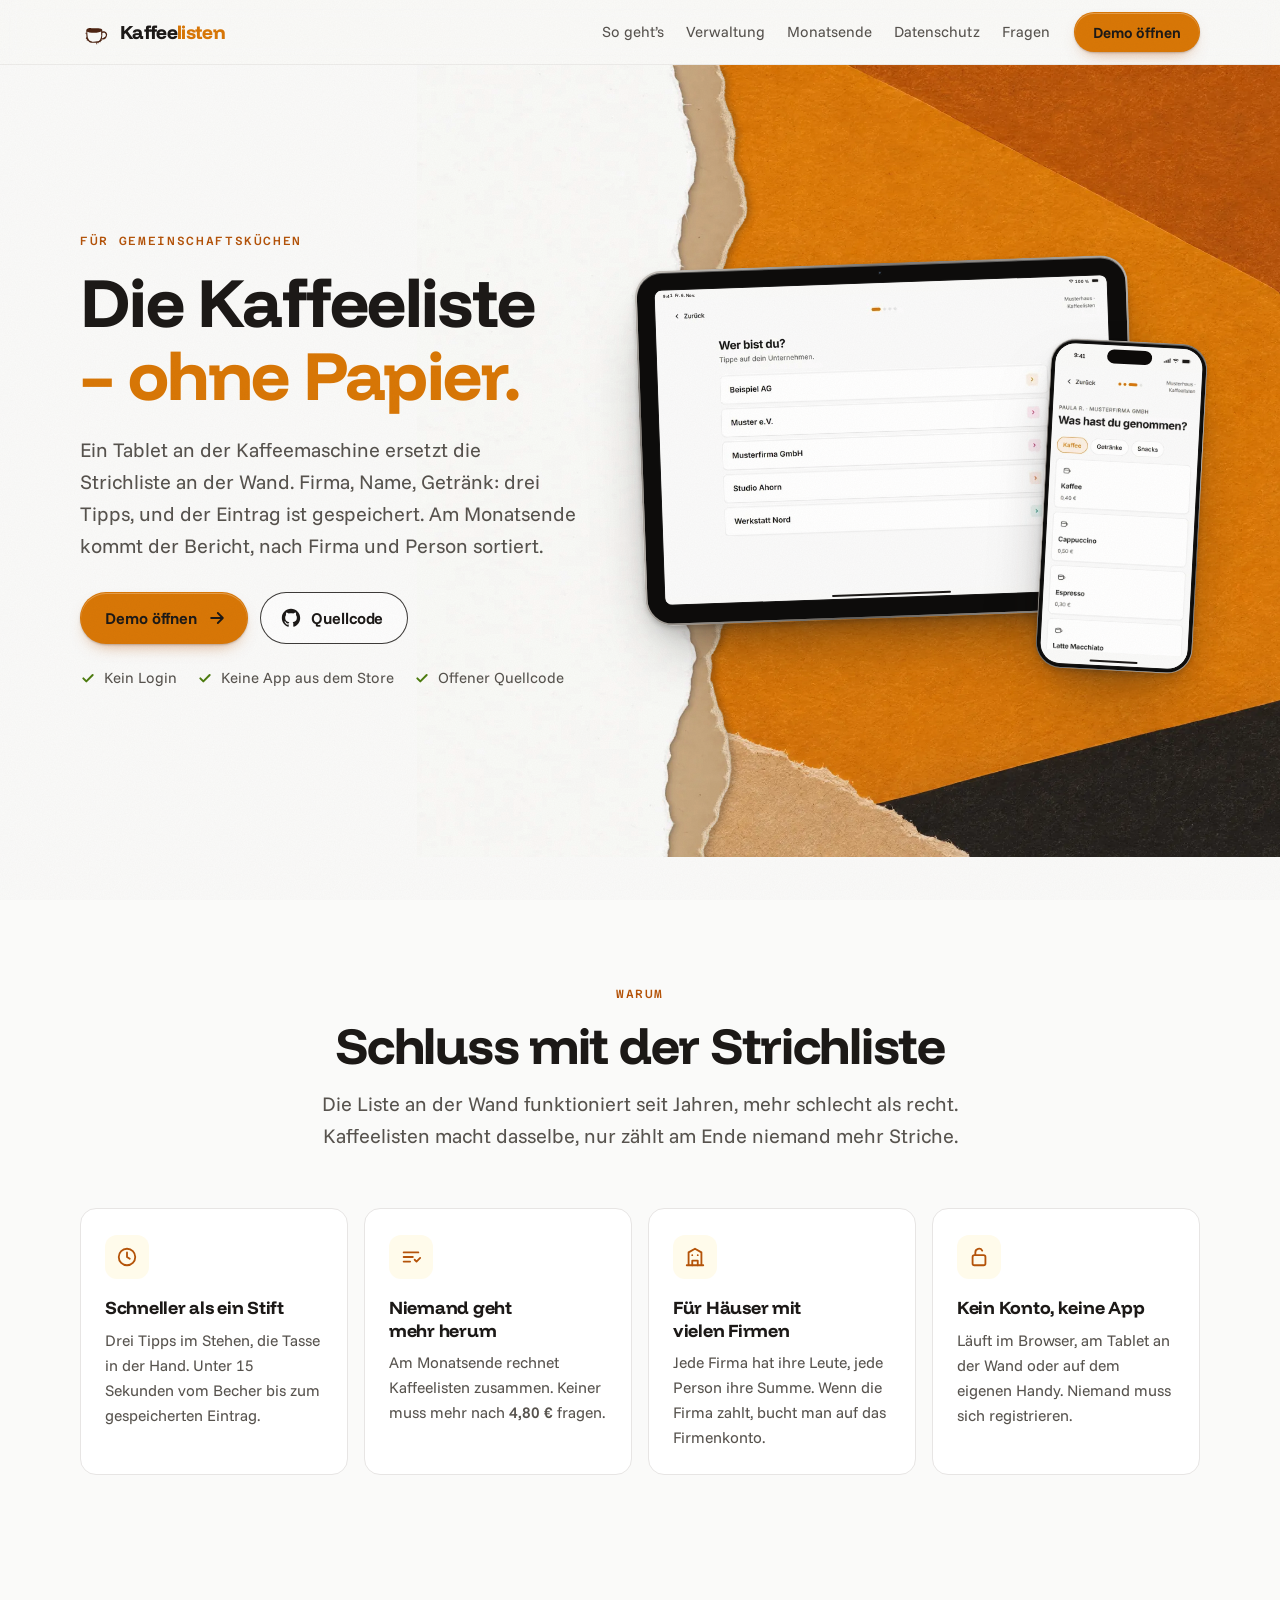
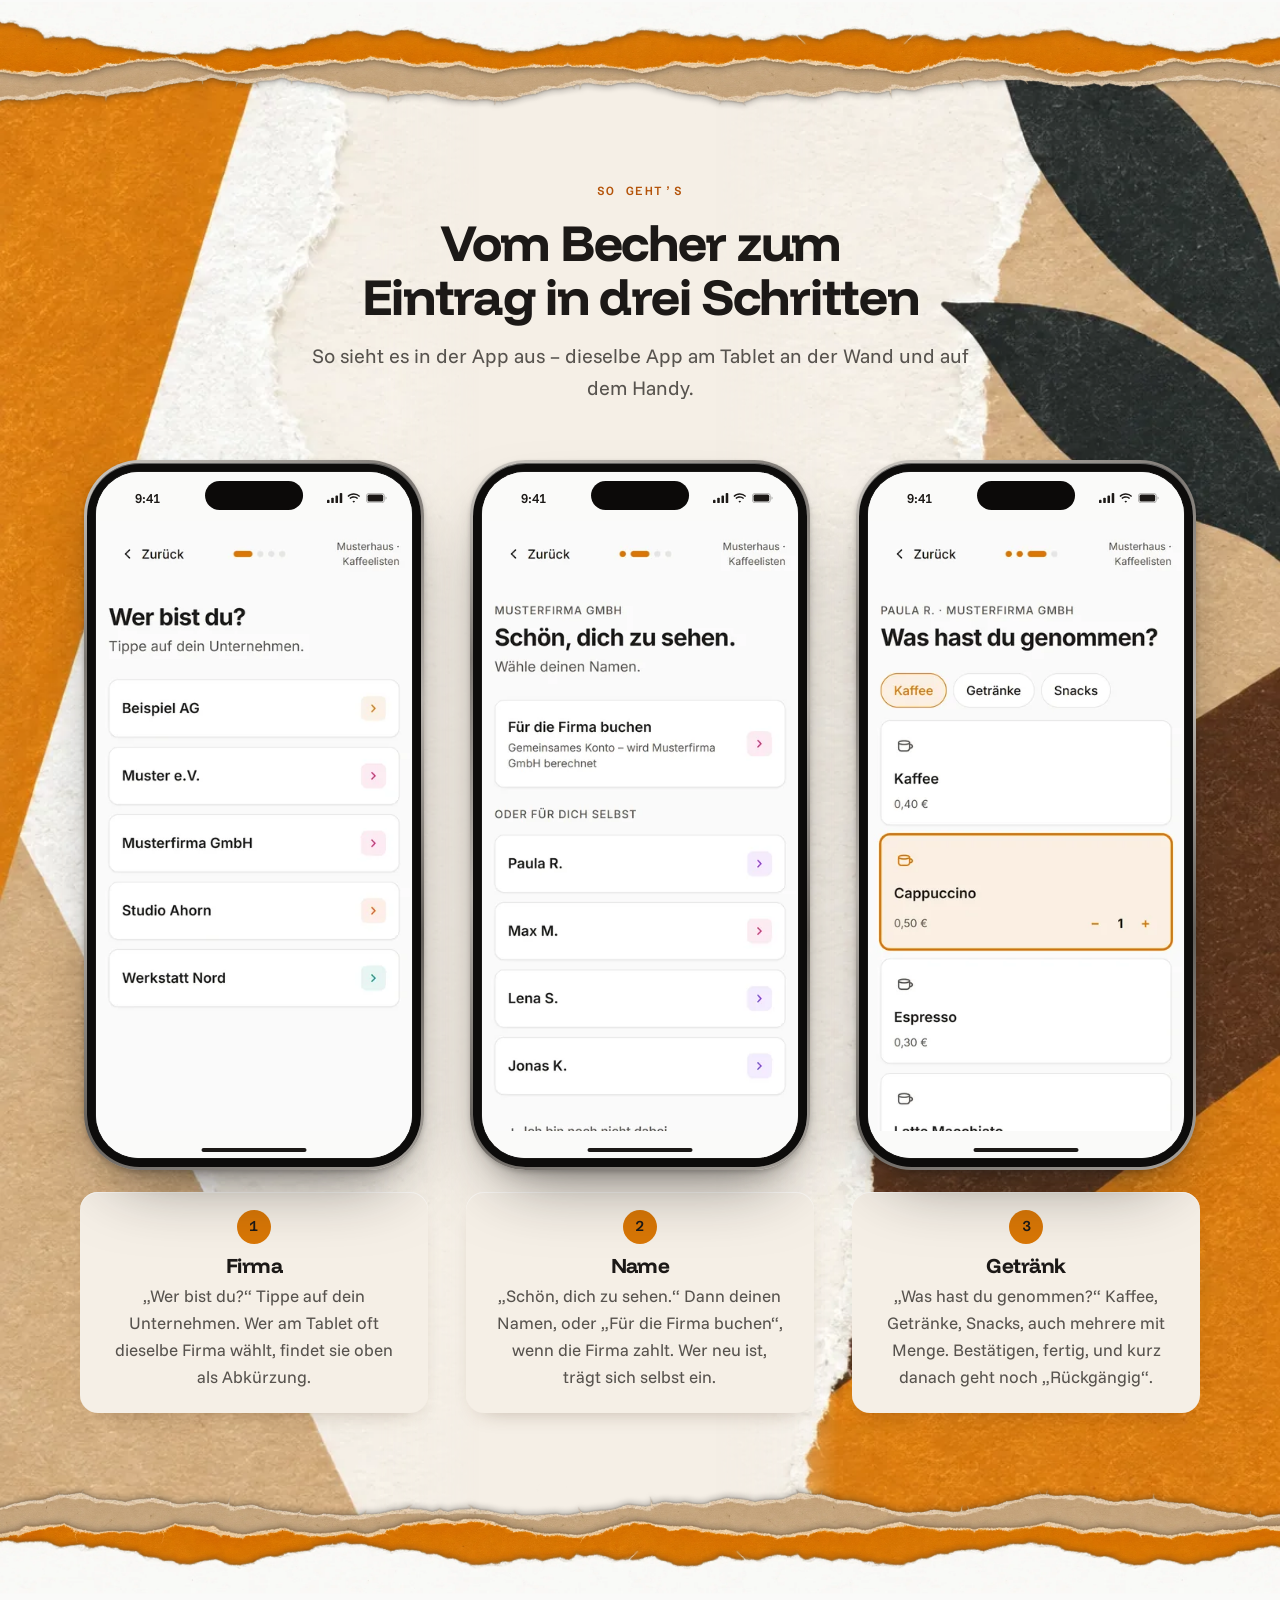
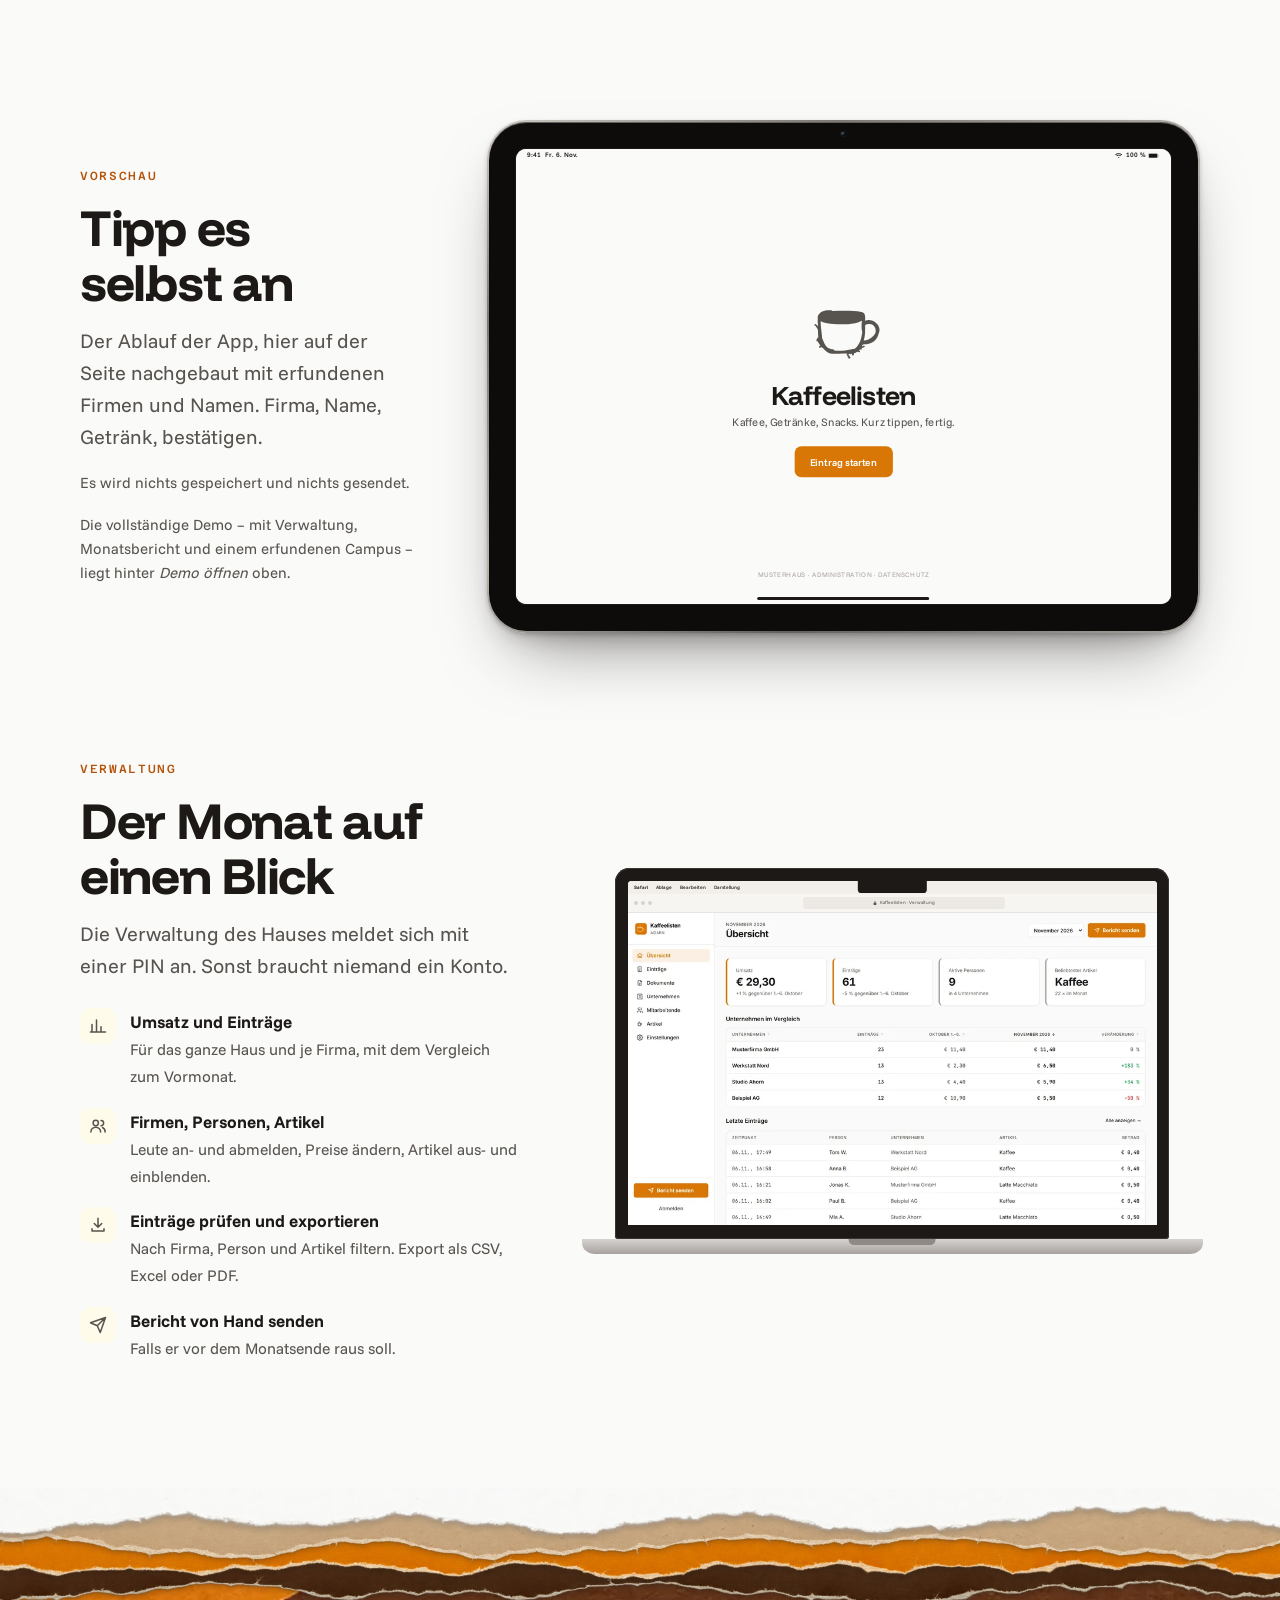
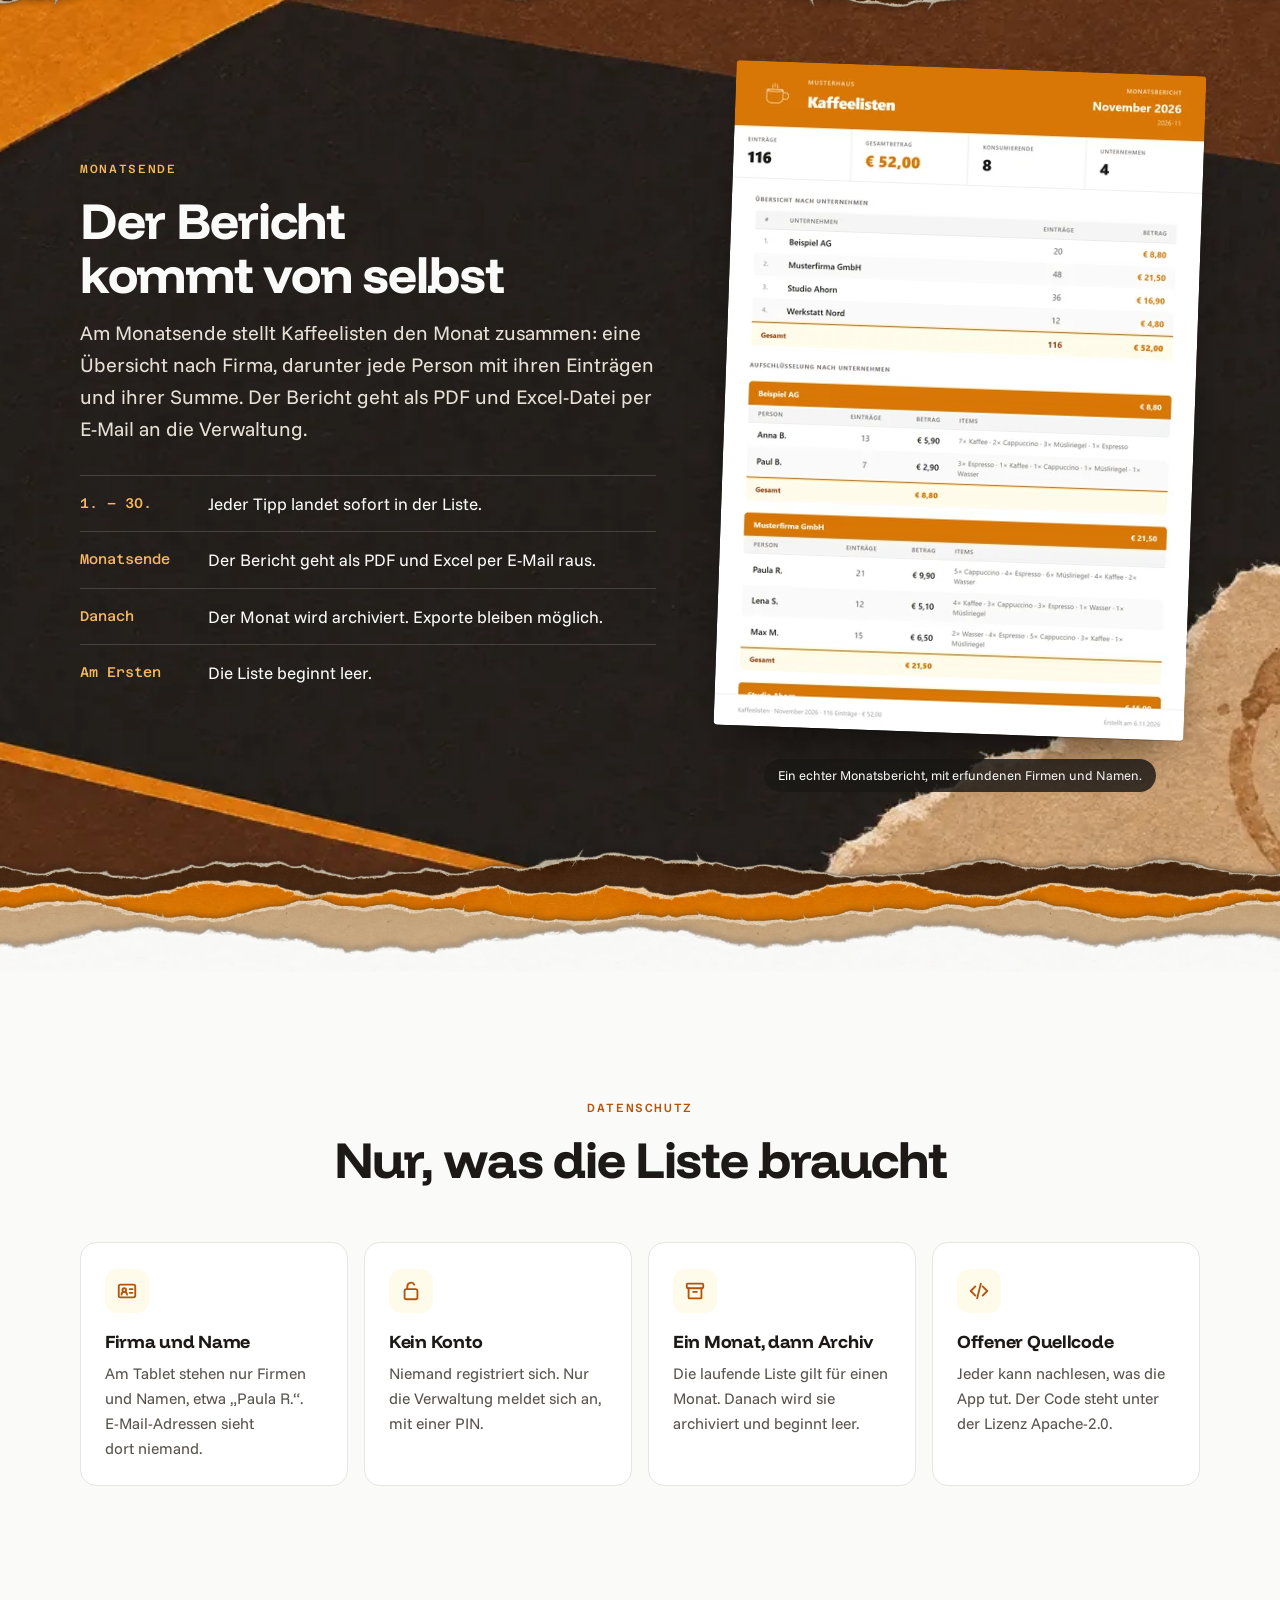
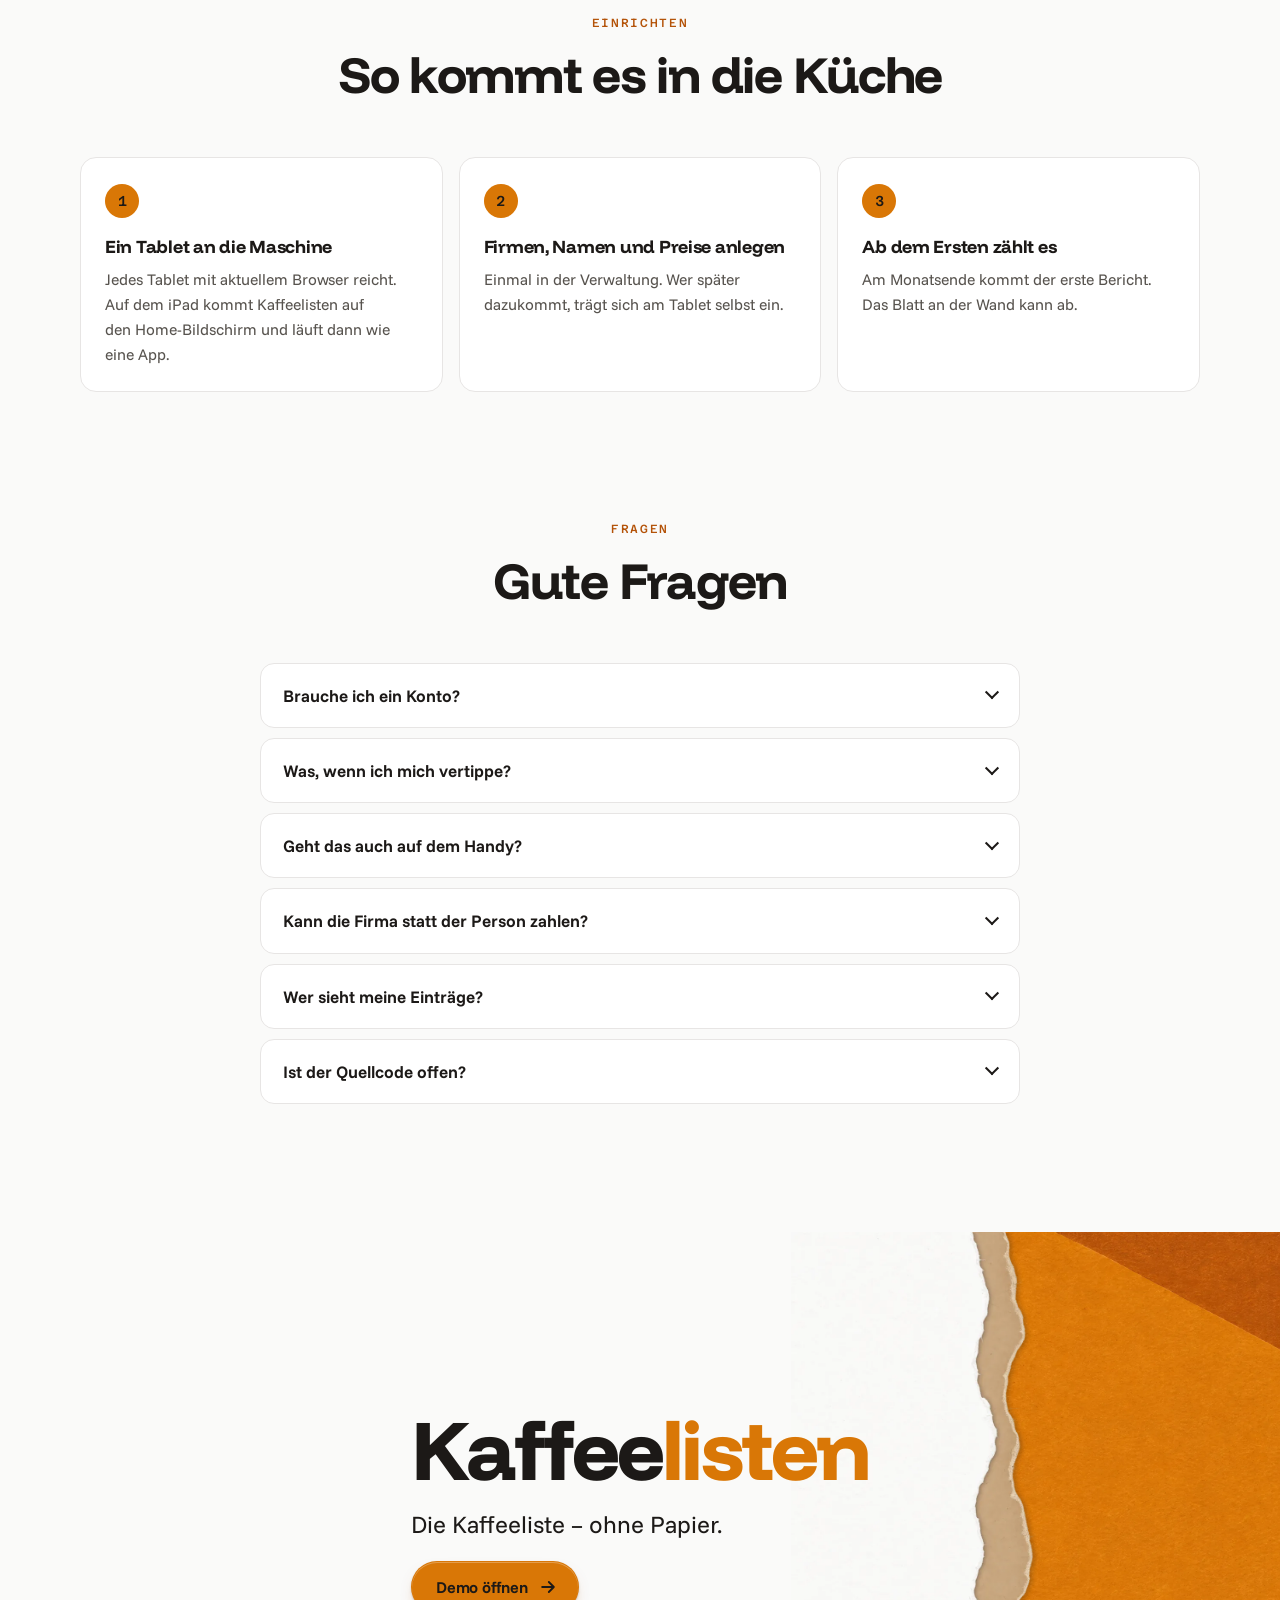
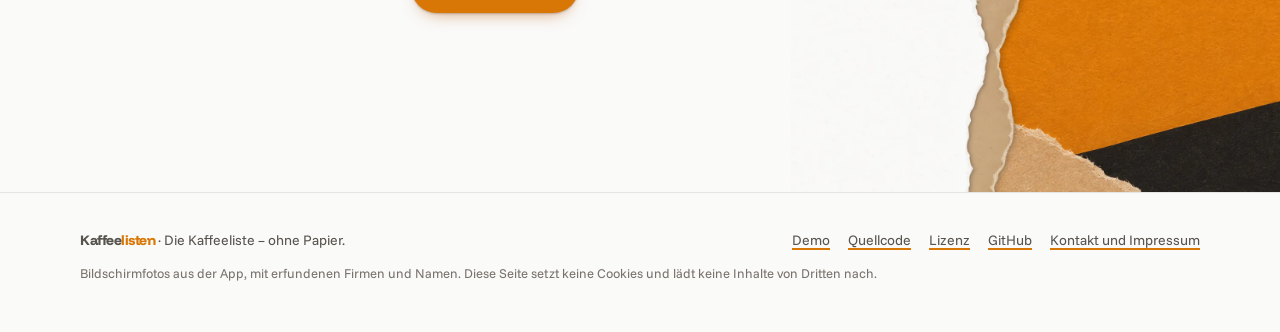
==== commit a77e4182: "fix: the mark is the torn-paper cup, drawn as vector" ====
--- a/index.html
+++ b/index.html
@@ -32,7 +32,7 @@
         "@id": "https://kaffeelisten.de/#organization",
         "name": "Kaffeelisten",
         "url": "https://kaffeelisten.de/",
-        "logo": "https://kaffeelisten.de/assets/logo.svg",
+        "logo": "https://kaffeelisten.de/assets/mark.svg",
         "sameAs": [
           "https://github.com/kaffeelisten"
         ]
@@ -207,11 +207,11 @@
         <div class="head">
           <p class="eyebrow">Warum</p>
           <h2 id="warum-title">Schluss mit der Strichliste</h2>
-          <p class="lede">Die Liste an der Wand hält Striche fest, nicht Getränke. Am Monatsende sitzt jemand davor und zählt – und wer eine Zahl anzweifelt, hat nichts, woran er sie prüfen könnte. Kaffeelisten zählt dasselbe, nur zählt am Ende niemand mehr Striche.</p>
+          <p class="lede">Die Liste an der Wand funktioniert seit Jahren, mehr schlecht als recht. Kaffeelisten macht dasselbe, nur zählt am Ende niemand mehr Striche.</p>
         </div>
         <div class="cards">
           <article class="card"><span class="icon"><svg viewBox="0 0 24 24" fill="none" stroke="currentColor" stroke-width="2" stroke-linecap="round" stroke-linejoin="round" aria-hidden="true"><circle cx="12" cy="12" r="9"/><path d="M12 7v5l3 2"/></svg></span><h3>Schneller als ein Stift</h3><p>Drei Tipps im Stehen, die Tasse in der Hand. Unter 15 Sekunden vom Becher bis zum gespeicherten Eintrag.</p></article>
-          <article class="card"><span class="icon"><svg viewBox="0 0 24 24" fill="none" stroke="currentColor" stroke-width="2" stroke-linecap="round" stroke-linejoin="round" aria-hidden="true"><path d="M4 7h16M4 12h10M4 17h7"/><path d="M16 15l2 2 4-4"/></svg></span><h3>Was in der Tasse war</h3><p>Striche sagen, wie oft – nicht, was. Kaffeelisten speichert jedes Getränk einzeln und rechnet am Monatsende zusammen. Keiner muss mehr nach <span class="num">4,80&nbsp;€</span> fragen.</p></article>
+          <article class="card"><span class="icon"><svg viewBox="0 0 24 24" fill="none" stroke="currentColor" stroke-width="2" stroke-linecap="round" stroke-linejoin="round" aria-hidden="true"><path d="M4 7h16M4 12h10M4 17h7"/><path d="M16 15l2 2 4-4"/></svg></span><h3>Niemand geht mehr herum</h3><p>Am Monatsende rechnet Kaffeelisten zusammen. Keiner muss mehr nach <span class="num">4,80&nbsp;€</span> fragen.</p></article>
           <article class="card"><span class="icon"><svg viewBox="0 0 24 24" fill="none" stroke="currentColor" stroke-width="2" stroke-linecap="round" stroke-linejoin="round" aria-hidden="true"><path d="M3 21h18M5 21V7l7-4 7 4v14"/><path d="M9 21v-5h6v5M9 10h.01M15 10h.01"/></svg></span><h3>Für Häuser mit vielen Firmen</h3><p>Jede Firma hat ihre Leute, jede Person ihre Summe. Wenn die Firma zahlt, bucht man auf das Firmenkonto.</p></article>
           <article class="card"><span class="icon"><svg viewBox="0 0 24 24" fill="none" stroke="currentColor" stroke-width="2" stroke-linecap="round" stroke-linejoin="round" aria-hidden="true"><rect x="5" y="10" width="14" height="11" rx="2"/><path d="M8 10V7a4 4 0 0 1 7.5-2"/></svg></span><h3>Kein Konto, keine App</h3><p>Läuft im Browser, am Tablet an der Wand oder auf dem eigenen Handy. Niemand muss sich registrieren.</p></article>
         </div>
--- a/styles.css
+++ b/styles.css
@@ -402,11 +402,8 @@
 .iphone .kiosk { width: 402px; height: 778px; }
 .kiosk button { -webkit-tap-highlight-color: transparent; }
 .k-start { flex: 1; display: flex; flex-direction: column; align-items: center; justify-content: center; gap: 28px; position: relative; padding: 24px; text-align: center; }
-/* Sized by height, not width. The cup was a 200x160 box and the ring is 239x241,
-   so holding the width made the mark 26% taller and pushed the flex column it sits
-   in. 128px and 90px are the heights the old mark rendered at. */
-.k-start svg { width: auto; height: 128px; color: #57534E; }
-.iphone .k-start svg { width: auto; height: 90px; }
+.k-start svg { width: 160px; height: auto; color: #57534E; }
+.iphone .k-start svg { width: 112px; }
 .k-start h3 { font-size: 48px; font-weight: 700; letter-spacing: -0.025em; line-height: 1; }
 .iphone .k-start h3 { font-size: 30px; }
 .k-start p { font-size: 20px; color: #57534E; margin-top: 10px; }
